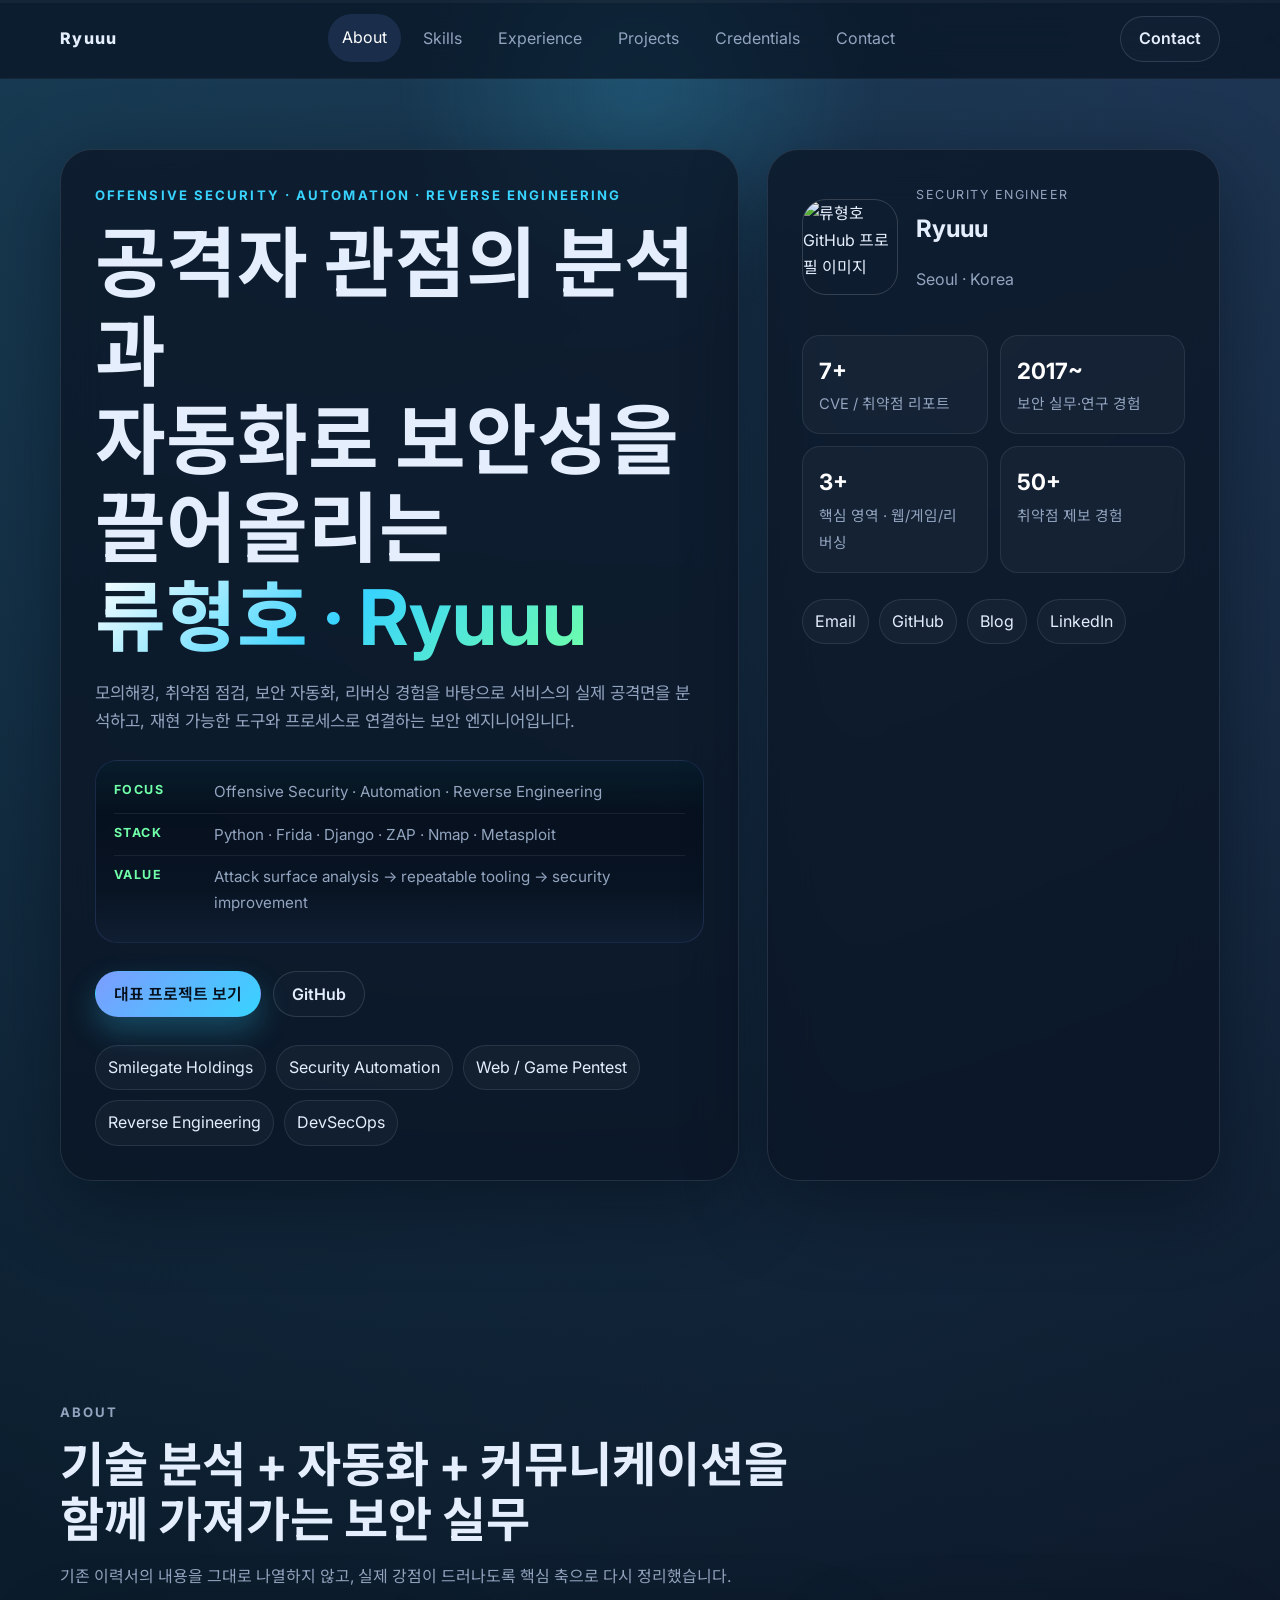
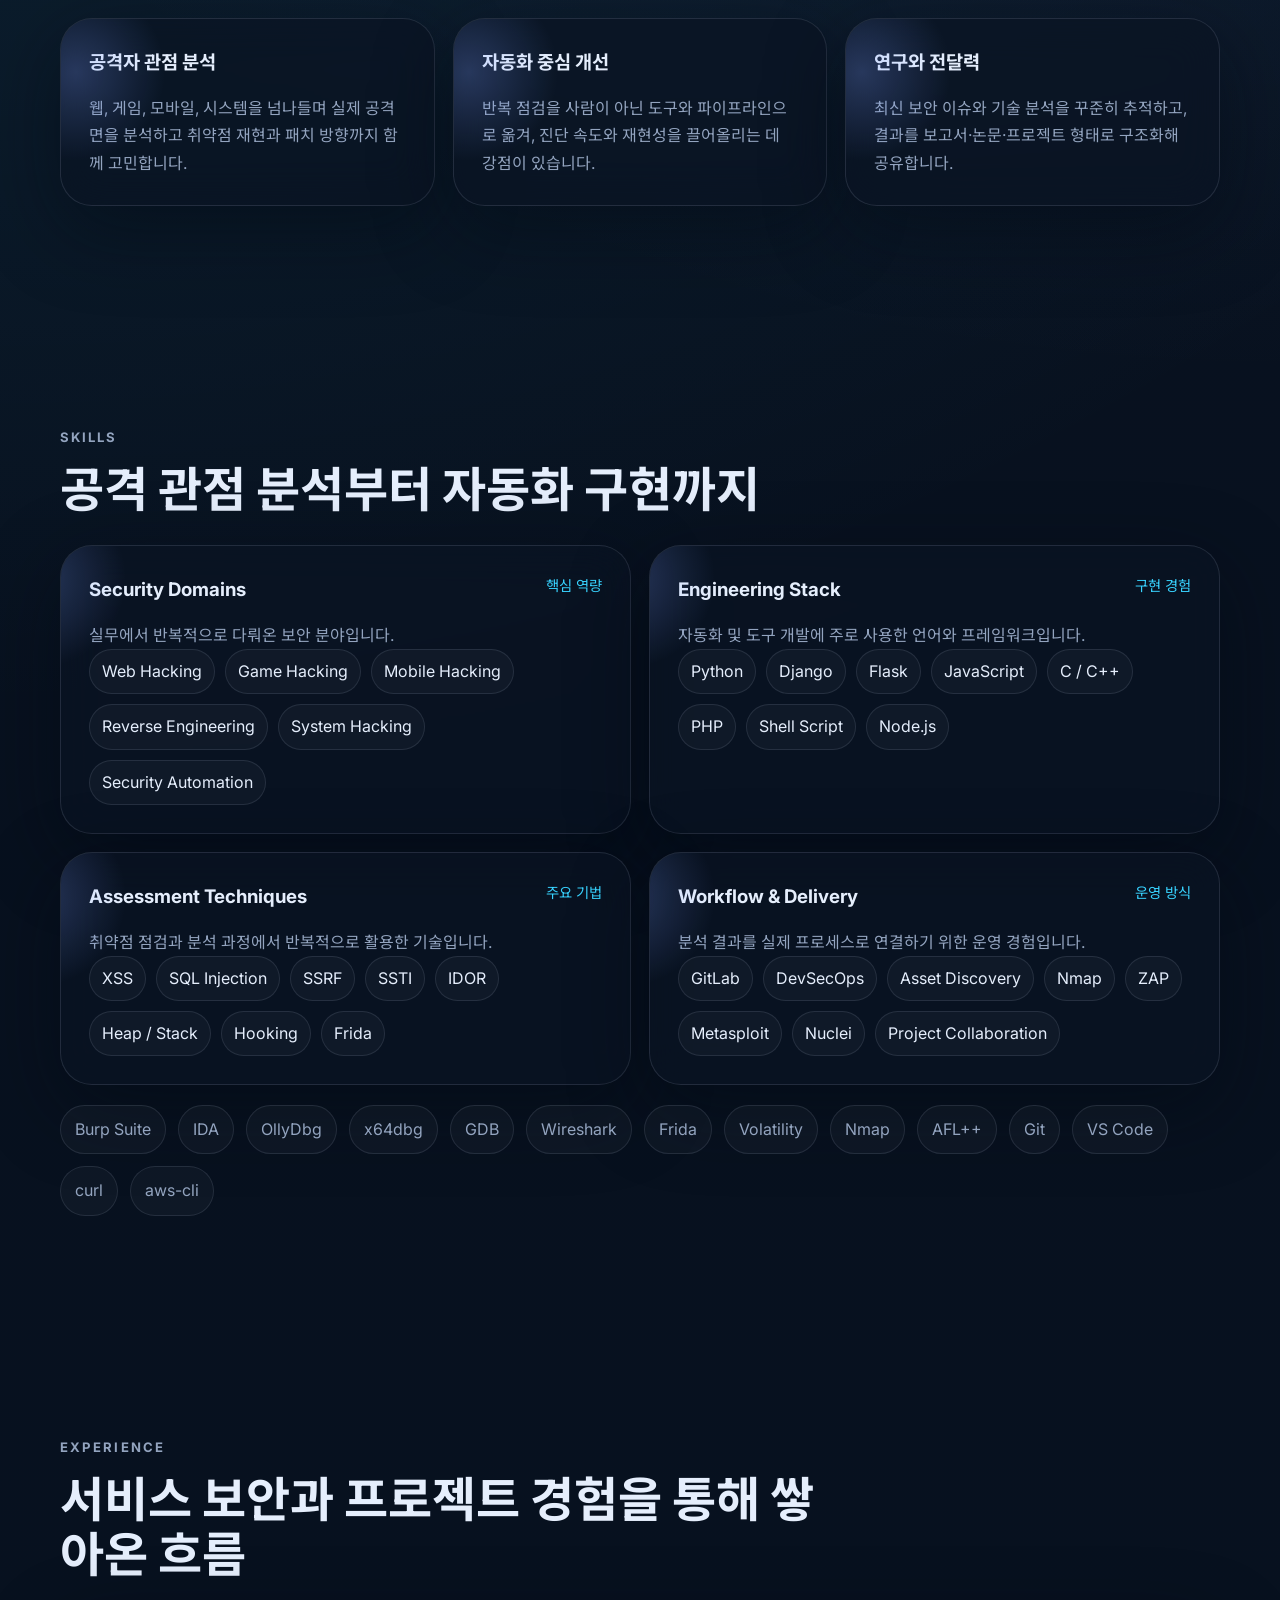
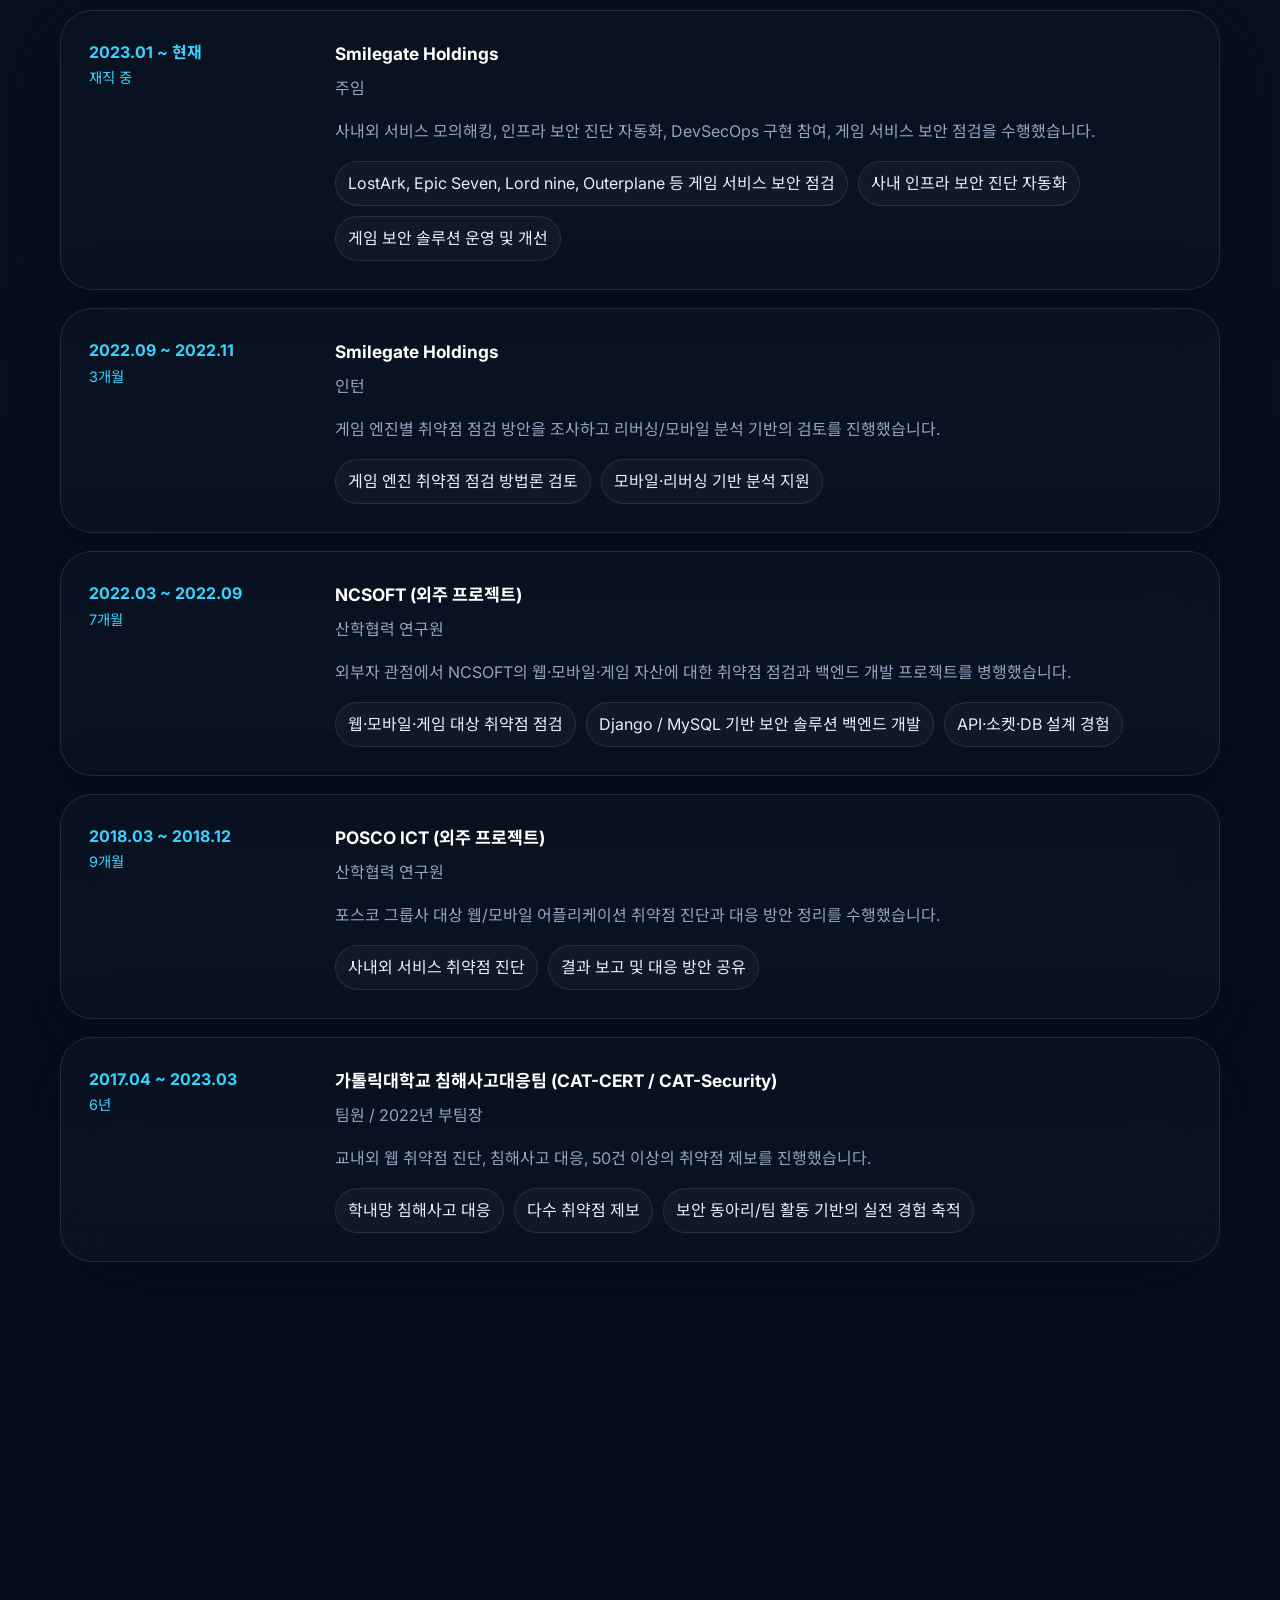
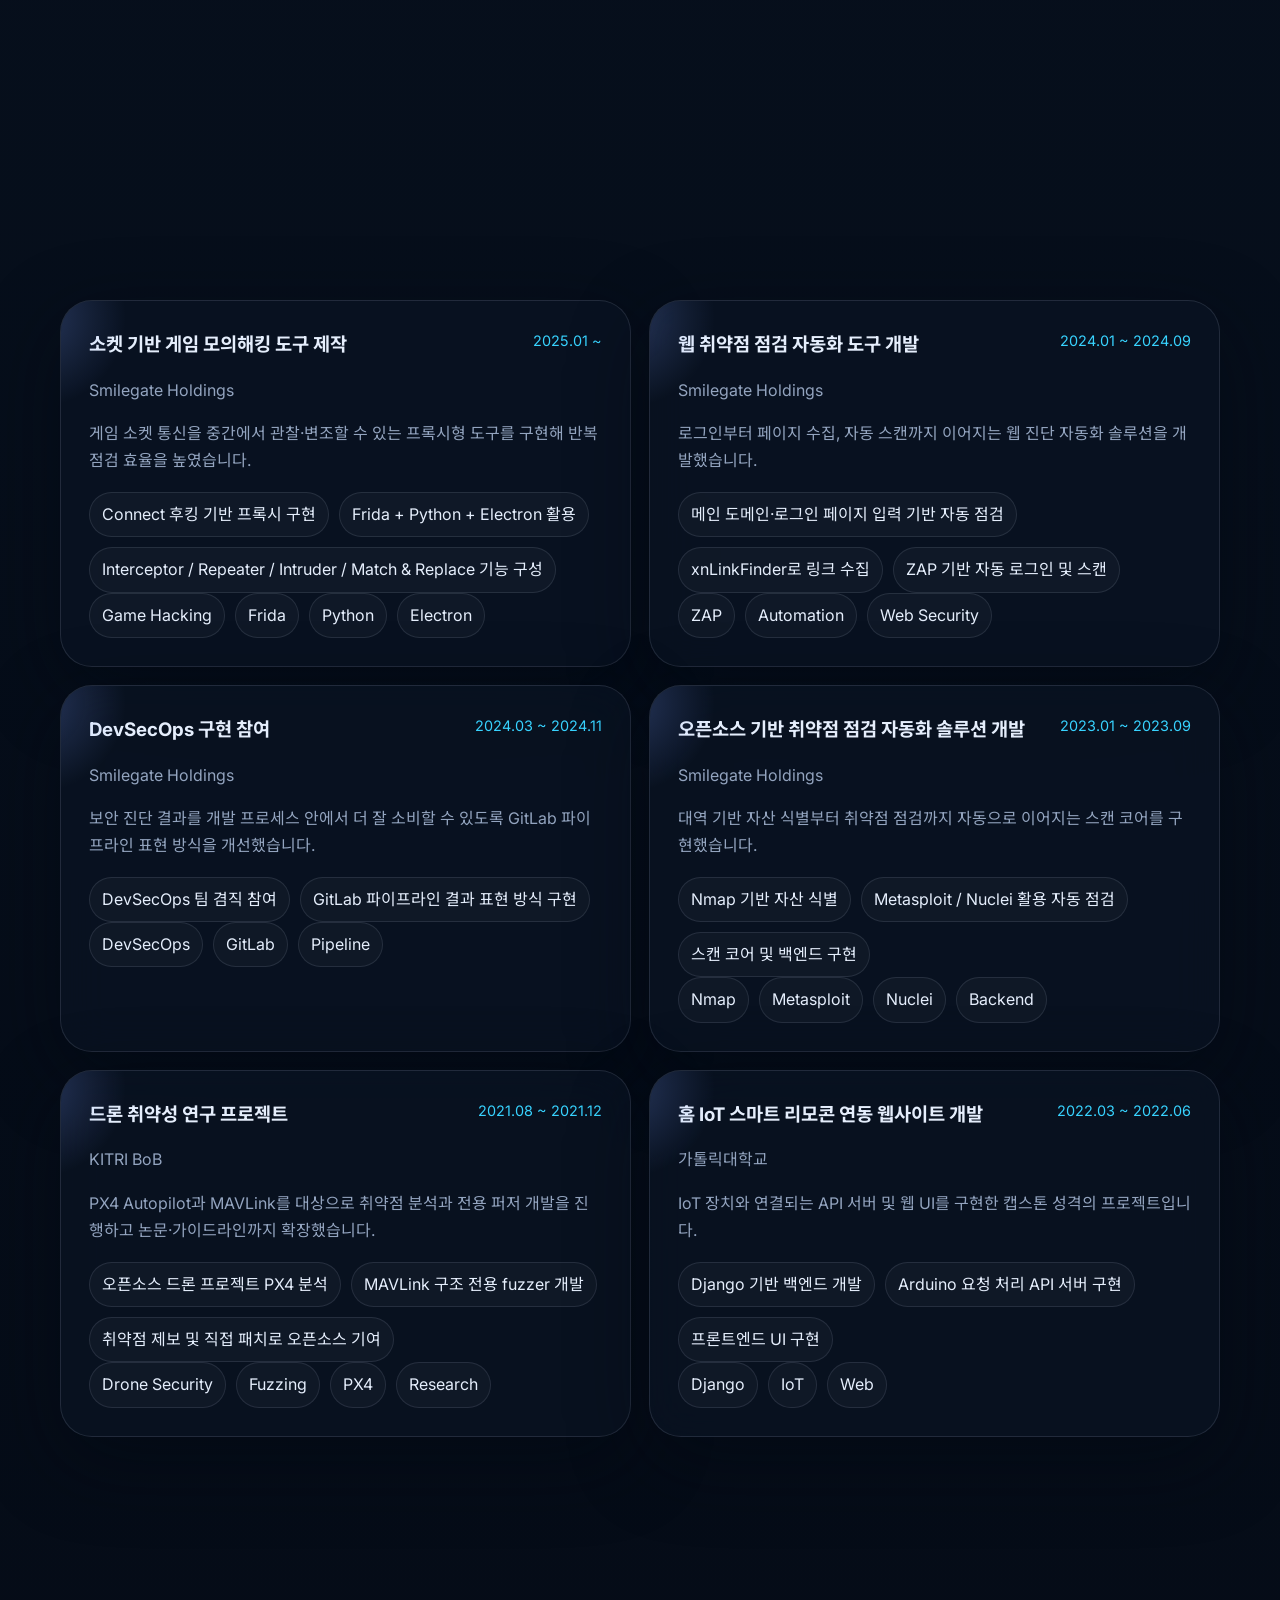
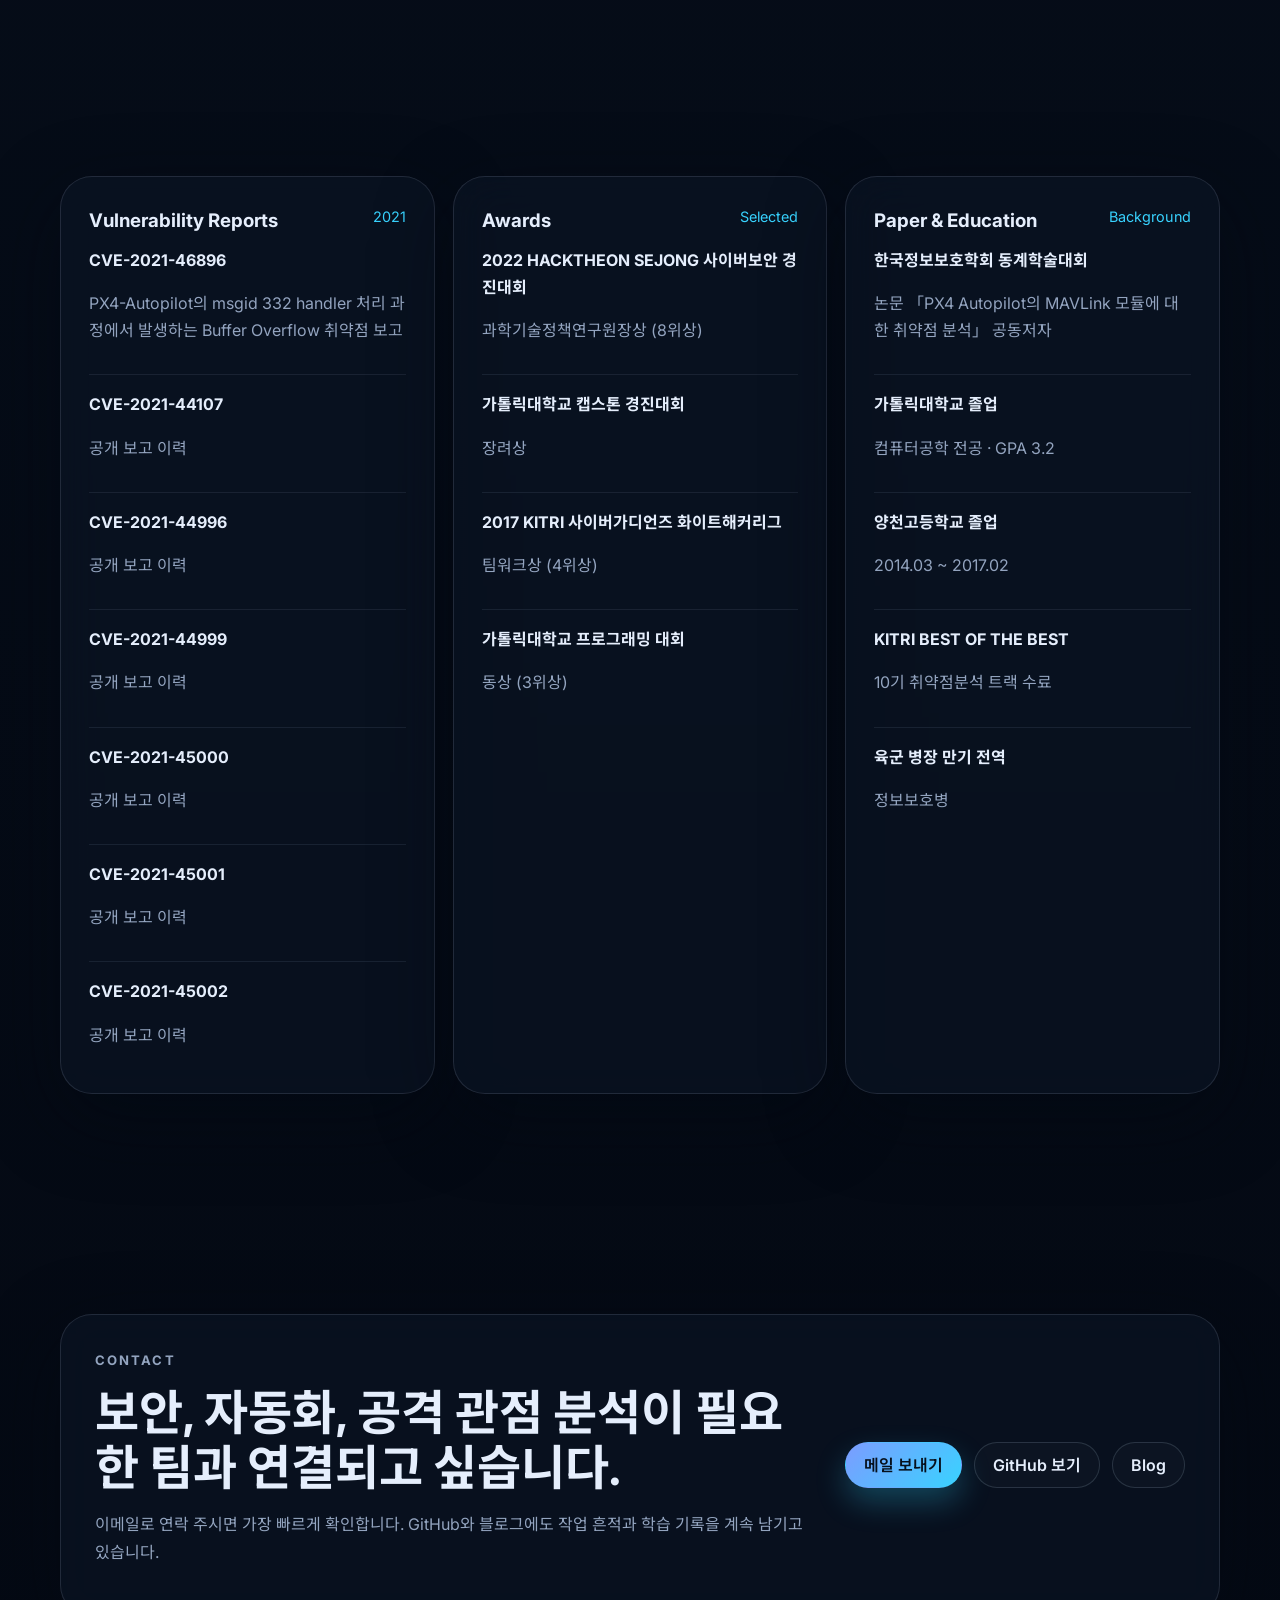
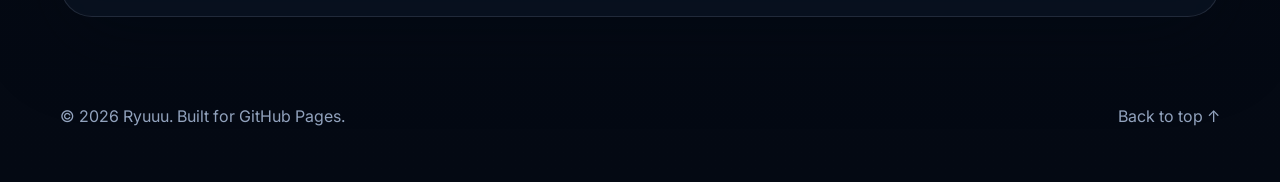
==== index.html @ a8e9a79c "blog test" ====
<!DOCTYPE html>
<html lang="ko">
  <head>
    <meta charset="UTF-8" />
    <meta name="viewport" content="width=device-width, initial-scale=1.0" />
    <meta
      name="description"
      content="류형호(Ryuuu)의 보안 포트폴리오. Offensive Security, Security Automation, Reverse Engineering, DevSecOps 경험을 담은 GitHub Pages 포트폴리오입니다."
    />
    <meta property="og:title" content="Ryuuu | Security Portfolio" />
    <meta
      property="og:description"
      content="보안 자동화, 모의해킹, 리버싱, DevSecOps 경험을 정리한 류형호의 포트폴리오"
    />
    <meta property="og:type" content="website" />
    <meta property="og:image" content="https://avatars.githubusercontent.com/u/33323678?v=4" />
    <title>Ryuuu | Security Portfolio</title>
    <link rel="preconnect" href="https://fonts.googleapis.com" />
    <link rel="preconnect" href="https://fonts.gstatic.com" crossorigin />
    <link
      href="https://fonts.googleapis.com/css2?family=Inter:wght@400;500;600;700;800&family=Noto+Sans+KR:wght@400;500;700;800&display=swap"
      rel="stylesheet"
    />
    <link rel="stylesheet" href="styles.css" />
  </head>
  <body>
    <a class="skip-link" href="#main">본문 바로가기</a>
    <div class="progress-bar" aria-hidden="true">
      <span id="scroll-progress"></span>
    </div>
    <div class="page-glow" aria-hidden="true"></div>
    <div class="page-noise" aria-hidden="true"></div>

    <header class="site-header" id="top">
      <div class="container header-inner">
        <a class="brand" href="#top">Ryuuu</a>
        <nav class="site-nav" aria-label="주요 섹션">
          <a href="#about">About</a>
          <a href="#skills">Skills</a>
          <a href="#experience">Experience</a>
          <a href="#projects">Projects</a>
          <a href="#credentials">Credentials</a>
          <a href="#contact">Contact</a>
        </nav>
        <a class="button ghost" href="mailto:fbgudgh1@gmail.com">Contact</a>
      </div>
    </header>

    <main id="main">
      <section class="hero section">
        <div class="container hero-grid">
          <div class="hero-copy reveal">
            <p class="eyebrow">OFFENSIVE SECURITY · AUTOMATION · REVERSE ENGINEERING</p>
            <h1>
              공격자 관점의 분석과<br />
              자동화로 보안성을 끌어올리는<br />
              <span>류형호 · Ryuuu</span>
            </h1>
            <p class="hero-summary">
              모의해킹, 취약점 점검, 보안 자동화, 리버싱 경험을 바탕으로 서비스의 실제 공격면을 분석하고,
              재현 가능한 도구와 프로세스로 연결하는 보안 엔지니어입니다.
            </p>
            <div class="hero-terminal reveal" aria-label="보안 엔지니어링 포커스">
              <div class="terminal-line">
                <span class="terminal-label">FOCUS</span>
                <span>Offensive Security · Automation · Reverse Engineering</span>
              </div>
              <div class="terminal-line">
                <span class="terminal-label">STACK</span>
                <span>Python · Frida · Django · ZAP · Nmap · Metasploit</span>
              </div>
              <div class="terminal-line">
                <span class="terminal-label">VALUE</span>
                <span>Attack surface analysis → repeatable tooling → security improvement</span>
              </div>
            </div>
            <div class="hero-actions">
              <a class="button primary" href="#projects">대표 프로젝트 보기</a>
              <a class="button secondary" href="https://github.com/Ryuuuuu" target="_blank" rel="noreferrer">GitHub</a>
            </div>
            <ul class="hero-tags" id="hero-tags"></ul>
          </div>

          <aside class="hero-card reveal" aria-label="프로필 요약 카드">
            <div class="profile-head">
              <img
                src="https://avatars.githubusercontent.com/u/33323678?v=4"
                alt="류형호 GitHub 프로필 이미지"
                class="profile-image"
              />
              <div>
                <p class="profile-role">Security Engineer</p>
                <h2>Ryuuu</h2>
                <p class="profile-location">Seoul · Korea</p>
              </div>
            </div>
            <div class="stat-grid" id="hero-stats"></div>
            <div class="quick-links">
              <a href="mailto:fbgudgh1@gmail.com">Email</a>
              <a href="https://github.com/Ryuuuuu" target="_blank" rel="noreferrer">GitHub</a>
              <a href="https://ryuuv.tistory.com/" target="_blank" rel="noreferrer">Blog</a>
              <a href="https://www.linkedin.com/in/%ED%98%95%ED%98%B8-%EB%A5%98-166399172/" target="_blank" rel="noreferrer">LinkedIn</a>
            </div>
          </aside>
        </div>
      </section>

      <section class="section" id="about">
        <div class="container">
          <div class="section-heading reveal">
            <p class="eyebrow">ABOUT</p>
            <h2>기술 분석 + 자동화 + 커뮤니케이션을 함께 가져가는 보안 실무</h2>
            <p>
              기존 이력서의 내용을 그대로 나열하지 않고, 실제 강점이 드러나도록 핵심 축으로 다시 정리했습니다.
            </p>
          </div>
          <div class="about-grid" id="about-grid"></div>
        </div>
      </section>

      <section class="section" id="skills">
        <div class="container">
          <div class="section-heading reveal">
            <p class="eyebrow">SKILLS</p>
            <h2>공격 관점 분석부터 자동화 구현까지</h2>
          </div>
          <div class="skills-grid" id="skills-grid"></div>
          <div class="tool-cloud reveal" id="tool-cloud"></div>
        </div>
      </section>

      <section class="section" id="experience">
        <div class="container">
          <div class="section-heading reveal">
            <p class="eyebrow">EXPERIENCE</p>
            <h2>서비스 보안과 프로젝트 경험을 통해 쌓아온 흐름</h2>
          </div>
          <div class="timeline" id="experience-timeline"></div>
        </div>
      </section>

      <section class="section" id="projects">
        <div class="container">
          <div class="section-heading reveal">
            <p class="eyebrow">PROJECTS</p>
            <h2>실제 문제를 해결하기 위해 만든 보안 도구와 시스템</h2>
          </div>
          <div class="project-grid" id="project-grid"></div>
        </div>
      </section>

      <section class="section" id="credentials">
        <div class="container">
          <div class="section-heading reveal">
            <p class="eyebrow">CREDENTIALS</p>
            <h2>보고서, 수상, 논문, 학력까지 한눈에</h2>
          </div>
          <div class="credentials-grid">
            <article class="credential-panel reveal">
              <div class="panel-head">
                <h3>Vulnerability Reports</h3>
                <span>2021</span>
              </div>
              <div class="credential-list" id="report-list"></div>
            </article>
            <article class="credential-panel reveal">
              <div class="panel-head">
                <h3>Awards</h3>
                <span>Selected</span>
              </div>
              <div class="credential-list" id="award-list"></div>
            </article>
            <article class="credential-panel reveal">
              <div class="panel-head">
                <h3>Paper & Education</h3>
                <span>Background</span>
              </div>
              <div class="credential-list" id="background-list"></div>
            </article>
          </div>
        </div>
      </section>

      <section class="section contact-section" id="contact">
        <div class="container contact-card reveal">
          <div>
            <p class="eyebrow">CONTACT</p>
            <h2>보안, 자동화, 공격 관점 분석이 필요한 팀과 연결되고 싶습니다.</h2>
            <p>
              이메일로 연락 주시면 가장 빠르게 확인합니다. GitHub와 블로그에도 작업 흔적과 학습 기록을 계속 남기고 있습니다.
            </p>
          </div>
          <div class="contact-actions">
            <a class="button primary" href="mailto:fbgudgh1@gmail.com">메일 보내기</a>
            <a class="button secondary" href="https://github.com/Ryuuuuu" target="_blank" rel="noreferrer">GitHub 보기</a>
            <a class="button ghost" href="https://ryuuv.tistory.com/" target="_blank" rel="noreferrer">Blog</a>
          </div>
        </div>
      </section>
    </main>

    <footer class="site-footer">
      <div class="container footer-inner">
        <p>© <span id="current-year"></span> Ryuuu. Built for GitHub Pages.</p>
        <a href="#top">Back to top ↑</a>
      </div>
    </footer>

    <script src="script.js"></script>
  </body>
</html>
---- styles.css ----
:root {
  --bg: #07111f;
  --bg-soft: rgba(12, 26, 44, 0.78);
  --bg-panel: rgba(11, 20, 35, 0.72);
  --line: rgba(148, 163, 184, 0.18);
  --text: #e5eefc;
  --muted: #93a4bf;
  --strong: #ffffff;
  --accent: #7c9cff;
  --accent-2: #38d3ff;
  --accent-3: #70ffa8;
  --shadow: 0 24px 80px rgba(1, 8, 18, 0.45);
  --radius-xl: 32px;
  --radius-lg: 24px;
  --radius-md: 18px;
  --radius-sm: 14px;
  --container: min(1160px, calc(100vw - 40px));
}

* {
  box-sizing: border-box;
}

html {
  scroll-behavior: smooth;
}

body {
  margin: 0;
  font-family: 'Inter', 'Noto Sans KR', system-ui, sans-serif;
  background:
    radial-gradient(circle at top left, rgba(56, 211, 255, 0.18), transparent 28%),
    radial-gradient(circle at top right, rgba(124, 156, 255, 0.16), transparent 24%),
    linear-gradient(180deg, #09111f 0%, #07111f 42%, #040913 100%);
  color: var(--text);
  line-height: 1.7;
  overflow-x: hidden;
}

body::before {
  content: '';
  position: fixed;
  inset: 0;
  background-image: linear-gradient(rgba(255, 255, 255, 0.03) 1px, transparent 1px),
    linear-gradient(90deg, rgba(255, 255, 255, 0.03) 1px, transparent 1px);
  background-size: 72px 72px;
  mask-image: radial-gradient(circle at center, black 45%, transparent 100%);
  pointer-events: none;
  opacity: 0.22;
  z-index: -3;
}

img {
  max-width: 100%;
  display: block;
}

button,
a {
  color: inherit;
}

.skip-link {
  position: absolute;
  top: -999px;
  left: 16px;
  padding: 10px 14px;
  background: #fff;
  color: #111;
  border-radius: 999px;
  z-index: 1000;
}

.skip-link:focus {
  top: 16px;
}

.progress-bar {
  position: fixed;
  inset: 0 0 auto;
  height: 3px;
  z-index: 1000;
  background: rgba(255, 255, 255, 0.04);
}

.progress-bar span {
  display: block;
  width: 0;
  height: 100%;
  background: linear-gradient(90deg, var(--accent), var(--accent-2));
  box-shadow: 0 0 16px rgba(56, 211, 255, 0.55);
}

.page-glow {
  position: fixed;
  width: 32rem;
  aspect-ratio: 1;
  border-radius: 50%;
  background: radial-gradient(circle, rgba(56, 211, 255, 0.18) 0%, rgba(56, 211, 255, 0) 65%);
  filter: blur(12px);
  left: 50%;
  top: 10%;
  transform: translate(-50%, -50%);
  pointer-events: none;
  z-index: -2;
  transition: transform 180ms ease-out;
}

.page-noise {
  position: fixed;
  inset: 0;
  background-image: radial-gradient(rgba(255, 255, 255, 0.08) 0.7px, transparent 0.7px);
  background-size: 16px 16px;
  opacity: 0.05;
  pointer-events: none;
  z-index: -1;
}

.container {
  width: var(--container);
  margin: 0 auto;
}

.section {
  padding: 110px 0;
}

.site-header {
  position: sticky;
  top: 0;
  z-index: 100;
  backdrop-filter: blur(18px);
  background: rgba(7, 17, 31, 0.68);
  border-bottom: 1px solid rgba(148, 163, 184, 0.08);
}

.header-inner {
  display: flex;
  align-items: center;
  justify-content: space-between;
  gap: 18px;
  min-height: 78px;
}

.brand {
  font-weight: 800;
  letter-spacing: 0.08em;
  text-decoration: none;
}

.site-nav {
  display: flex;
  align-items: center;
  gap: 8px;
  flex-wrap: wrap;
  justify-content: center;
}

.site-nav a,
.quick-links a,
.site-footer a {
  text-decoration: none;
}

.site-nav a {
  color: var(--muted);
  padding: 10px 14px;
  border-radius: 999px;
  transition: background-color 0.2s ease, color 0.2s ease, transform 0.2s ease;
}

.site-nav a:hover,
.site-nav a.active {
  background: rgba(124, 156, 255, 0.14);
  color: var(--strong);
  transform: translateY(-1px);
}

.button {
  display: inline-flex;
  align-items: center;
  justify-content: center;
  gap: 8px;
  min-height: 46px;
  padding: 0 18px;
  border-radius: 999px;
  font-weight: 600;
  text-decoration: none;
  border: 1px solid transparent;
  transition: transform 0.2s ease, box-shadow 0.2s ease, border-color 0.2s ease, background-color 0.2s ease;
}

.button:hover {
  transform: translateY(-2px);
}

.button.primary {
  background: linear-gradient(135deg, var(--accent), var(--accent-2));
  color: #06101d;
  box-shadow: 0 14px 30px rgba(56, 211, 255, 0.26);
}

.button.secondary,
.button.ghost {
  border-color: rgba(148, 163, 184, 0.22);
  background: rgba(255, 255, 255, 0.02);
}

.button.ghost {
  color: var(--text);
}

.hero {
  padding-top: 70px;
}

.hero-grid,
.about-grid,
.skills-grid,
.credentials-grid,
.footer-inner,
.contact-card,
.hero-actions,
.profile-head,
.stat-grid,
.project-grid {
  display: grid;
}

.hero-grid {
  grid-template-columns: minmax(0, 1.2fr) minmax(320px, 0.8fr);
  gap: 28px;
  align-items: stretch;
}

.hero-copy,
.hero-card,
.about-card,
.skill-card,
.timeline-item,
.project-card,
.credential-panel,
.contact-card {
  background: var(--bg-panel);
  border: 1px solid var(--line);
  border-radius: var(--radius-xl);
  box-shadow: var(--shadow);
  backdrop-filter: blur(22px);
}

.hero-copy,
.hero-card,
.contact-card {
  padding: 34px;
}

.eyebrow {
  margin: 0 0 14px;
  color: var(--accent-2);
  font-size: 0.82rem;
  letter-spacing: 0.16em;
  font-weight: 700;
}

.hero h1,
.section-heading h2,
.contact-card h2 {
  margin: 0;
  line-height: 1.15;
}

.hero h1 {
  font-size: clamp(2.4rem, 6vw, 4.9rem);
}

.hero h1 span {
  color: transparent;
  background: linear-gradient(135deg, #fff, var(--accent-2), var(--accent-3));
  -webkit-background-clip: text;
  background-clip: text;
}

.hero-summary,
.section-heading p,
.contact-card p,
.panel-item p,
.project-card p,
.timeline-item p,
.about-card p,
.skill-card p,
.profile-location,
.profile-role {
  color: var(--muted);
}

.hero-summary {
  font-size: 1.05rem;
  max-width: 60ch;
}

.hero-terminal {
  position: relative;
  margin-top: 24px;
  padding: 18px;
  border-radius: 22px;
  border: 1px solid rgba(124, 156, 255, 0.18);
  background: linear-gradient(180deg, rgba(4, 13, 25, 0.88), rgba(10, 22, 38, 0.72));
  overflow: hidden;
}

.hero-terminal::before {
  content: '';
  position: absolute;
  inset: 0;
  background: linear-gradient(180deg, rgba(56, 211, 255, 0.08), transparent 28%, transparent 72%, rgba(124, 156, 255, 0.06));
  pointer-events: none;
}

.hero-terminal::after {
  content: '';
  position: absolute;
  inset: -120% 0 auto;
  height: 120%;
  background: linear-gradient(180deg, transparent, rgba(56, 211, 255, 0.12), transparent);
  animation: scanline 6s linear infinite;
  pointer-events: none;
}

.terminal-line {
  position: relative;
  z-index: 1;
  display: grid;
  grid-template-columns: 88px 1fr;
  gap: 12px;
  padding: 8px 0;
  color: var(--muted);
  font-size: 0.95rem;
  border-top: 1px solid rgba(148, 163, 184, 0.12);
}

.terminal-line:first-child {
  border-top: 0;
  padding-top: 0;
}

.terminal-label {
  color: var(--accent-3);
  font-weight: 700;
  letter-spacing: 0.12em;
  font-size: 0.78rem;
}

.hero-actions {
  grid-template-columns: repeat(2, max-content);
  gap: 12px;
  margin: 28px 0;
}

.hero-tags,
.tool-cloud,
.skill-list,
.project-tags,
.meta-list,
.quick-links {
  display: flex;
  flex-wrap: wrap;
  gap: 10px;
}

.hero-tags,
.skill-list,
.meta-list {
  padding: 0;
  margin: 0;
  list-style: none;
}

.hero-tags li,
.tool-cloud span,
.skill-list li,
.project-tags span,
.meta-list li,
.quick-links a {
  border: 1px solid rgba(148, 163, 184, 0.16);
  background: rgba(255, 255, 255, 0.03);
  border-radius: 999px;
  padding: 8px 12px;
  color: var(--text);
}

.hero-card {
  position: relative;
  overflow: hidden;
}

.hero-card::before,
.project-card::before,
.credential-panel::before,
.about-card::before,
.skill-card::before {
  content: '';
  position: absolute;
  inset: -20% auto auto -20%;
  width: 180px;
  height: 180px;
  background: radial-gradient(circle, rgba(124, 156, 255, 0.26), transparent 70%);
  pointer-events: none;
}

.profile-head {
  grid-template-columns: auto 1fr;
  gap: 18px;
  align-items: center;
}

.profile-image {
  width: 96px;
  height: 96px;
  border-radius: 24px;
  border: 1px solid rgba(255, 255, 255, 0.16);
}

.profile-role {
  margin: 0 0 4px;
  text-transform: uppercase;
  letter-spacing: 0.12em;
  font-size: 0.78rem;
}

.profile-head h2 {
  margin: 0;
  font-size: 1.5rem;
}

.stat-grid {
  grid-template-columns: repeat(2, minmax(0, 1fr));
  gap: 12px;
  margin: 26px 0;
}

.stat-item {
  padding: 16px;
  border-radius: var(--radius-md);
  background: rgba(255, 255, 255, 0.03);
  border: 1px solid rgba(148, 163, 184, 0.14);
}

.stat-item strong {
  display: block;
  font-size: 1.4rem;
  color: var(--strong);
}

.stat-item span {
  color: var(--muted);
  font-size: 0.92rem;
}

.quick-links a {
  transition: transform 0.2s ease, border-color 0.2s ease;
}

.quick-links a:hover {
  transform: translateY(-2px);
  border-color: rgba(124, 156, 255, 0.35);
}

.section-heading {
  max-width: 760px;
  margin-bottom: 28px;
}

.section-heading h2,
.contact-card h2 {
  font-size: clamp(1.8rem, 4vw, 3rem);
  margin-bottom: 14px;
}

.about-grid {
  grid-template-columns: repeat(3, minmax(0, 1fr));
  gap: 18px;
}

.about-card,
.skill-card,
.project-card,
.credential-panel,
.timeline-item {
  position: relative;
  overflow: hidden;
  padding: 28px;
}

.about-card h3,
.skill-card h3,
.project-card h3,
.panel-head h3 {
  margin-top: 0;
  margin-bottom: 10px;
}

.about-card p:last-child,
.skill-card p:last-child,
.project-card p:last-child,
.timeline-item p:last-child,
.panel-item p:last-child {
  margin-bottom: 0;
}

.skills-grid {
  grid-template-columns: repeat(2, minmax(0, 1fr));
  gap: 18px;
  margin-bottom: 20px;
}

.skill-top,
.project-top,
.panel-head,
.timeline-head {
  display: flex;
  align-items: flex-start;
  justify-content: space-between;
  gap: 14px;
}

.skill-top span,
.project-top span,
.panel-head span,
.timeline-head span,
.timeline-badge {
  color: var(--accent-2);
  font-size: 0.9rem;
}

.tool-cloud {
  gap: 12px;
}

.tool-cloud span {
  padding: 10px 14px;
  color: var(--muted);
}

.timeline {
  display: grid;
  gap: 18px;
}

.timeline-item {
  display: grid;
  grid-template-columns: 220px minmax(0, 1fr);
  gap: 26px;
}

.timeline-date {
  color: var(--accent-2);
  font-weight: 700;
}

.timeline-company {
  color: var(--strong);
  font-weight: 700;
  font-size: 1.08rem;
}

.timeline-role {
  color: var(--muted);
  margin-bottom: 12px;
}

.project-grid {
  grid-template-columns: repeat(2, minmax(0, 1fr));
  gap: 18px;
}

.project-card {
  transform-style: preserve-3d;
  transition: transform 0.2s ease, border-color 0.2s ease;
}

.project-card:hover {
  border-color: rgba(124, 156, 255, 0.28);
}

.project-card p {
  margin-bottom: 18px;
}

.credentials-grid {
  grid-template-columns: repeat(3, minmax(0, 1fr));
  gap: 18px;
}

.credential-list {
  display: grid;
  gap: 14px;
}

.panel-item {
  padding: 16px 0;
  border-top: 1px solid rgba(148, 163, 184, 0.12);
}

.panel-item:first-child {
  border-top: 0;
  padding-top: 0;
}

.panel-item h4,
.project-card h3,
.timeline-company {
  margin: 0 0 6px;
}

.panel-item span,
.project-top span,
.timeline-head span {
  display: inline-block;
  margin-bottom: 6px;
}

.contact-section {
  padding-bottom: 70px;
}

.contact-card {
  grid-template-columns: minmax(0, 1.4fr) auto;
  gap: 24px;
  align-items: center;
}

.contact-actions {
  display: flex;
  gap: 12px;
  flex-wrap: wrap;
  justify-content: flex-end;
}

.site-footer {
  padding: 0 0 36px;
}

.footer-inner {
  grid-template-columns: 1fr auto;
  align-items: center;
  color: var(--muted);
}

.reveal {
  opacity: 0;
  transform: translateY(28px);
  transition: opacity 0.7s ease, transform 0.7s ease;
}

.reveal.in-view {
  opacity: 1;
  transform: translateY(0);
}

@keyframes scanline {
  0% {
    transform: translateY(-100%);
  }
  100% {
    transform: translateY(220%);
  }
}

@media (prefers-reduced-motion: reduce) {
  html {
    scroll-behavior: auto;
  }

  *,
  *::before,
  *::after {
    animation: none !important;
    transition: none !important;
  }

  .reveal {
    opacity: 1;
    transform: none;
  }
}

@media (max-width: 1080px) {
  .hero-grid,
  .contact-card,
  .credentials-grid {
    grid-template-columns: 1fr;
  }

  .about-grid,
  .project-grid,
  .skills-grid {
    grid-template-columns: 1fr;
  }
}

@media (max-width: 820px) {
  .header-inner,
  .footer-inner,
  .timeline-item {
    grid-template-columns: 1fr;
  }

  .header-inner {
    padding: 14px 0;
  }

  .site-nav {
    justify-content: flex-start;
  }

  .hero-actions {
    grid-template-columns: 1fr;
  }

  .terminal-line {
    grid-template-columns: 1fr;
    gap: 4px;
  }

  .button {
    width: 100%;
  }

  .stat-grid {
    grid-template-columns: 1fr 1fr;
  }
}

@media (max-width: 640px) {
  .section {
    padding: 84px 0;
  }

  .hero-copy,
  .hero-card,
  .about-card,
  .skill-card,
  .timeline-item,
  .project-card,
  .credential-panel,
  .contact-card {
    padding: 22px;
    border-radius: 22px;
  }

  .header-inner {
    gap: 12px;
  }

  .site-nav a,
  .button.ghost {
    width: 100%;
    text-align: center;
  }

  .site-nav {
    width: 100%;
  }

  .stat-grid,
  .profile-head {
    grid-template-columns: 1fr;
  }

  .contact-actions {
    justify-content: stretch;
  }

  .contact-actions .button {
    width: 100%;
  }
}
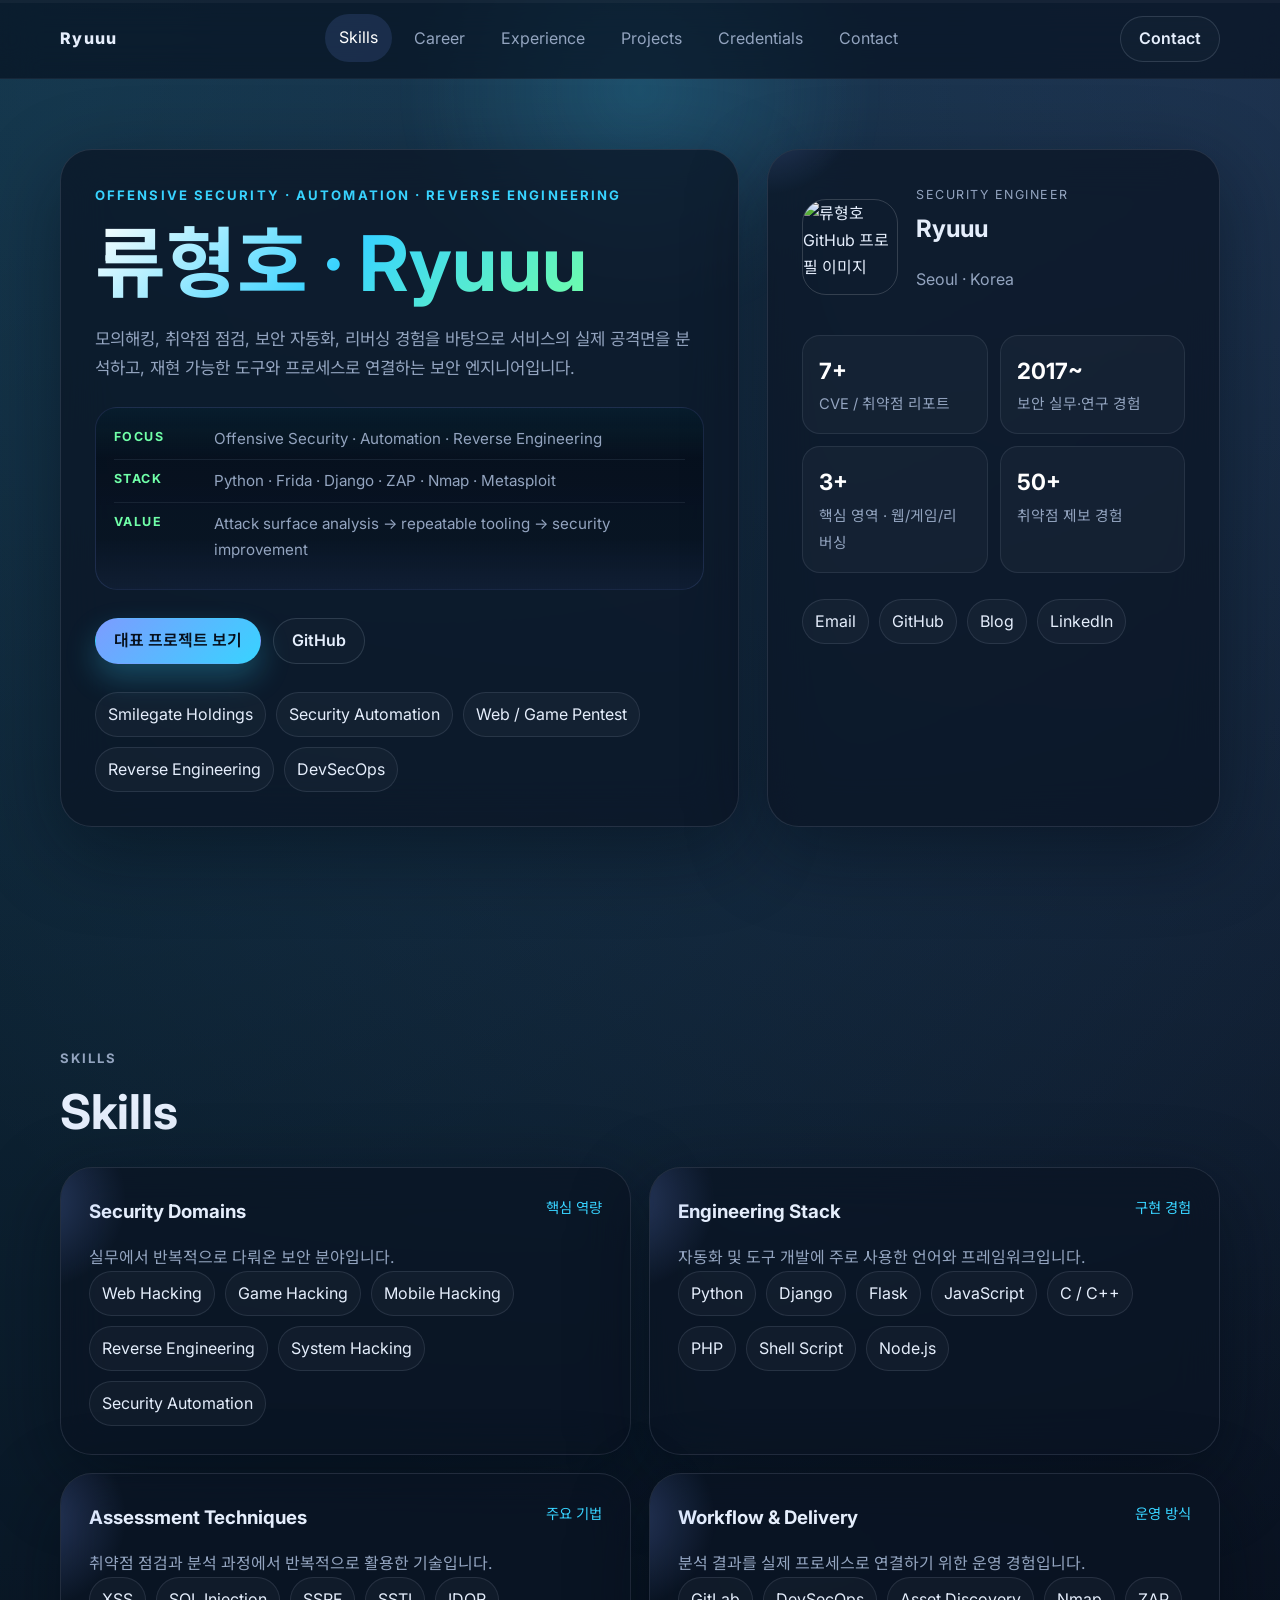
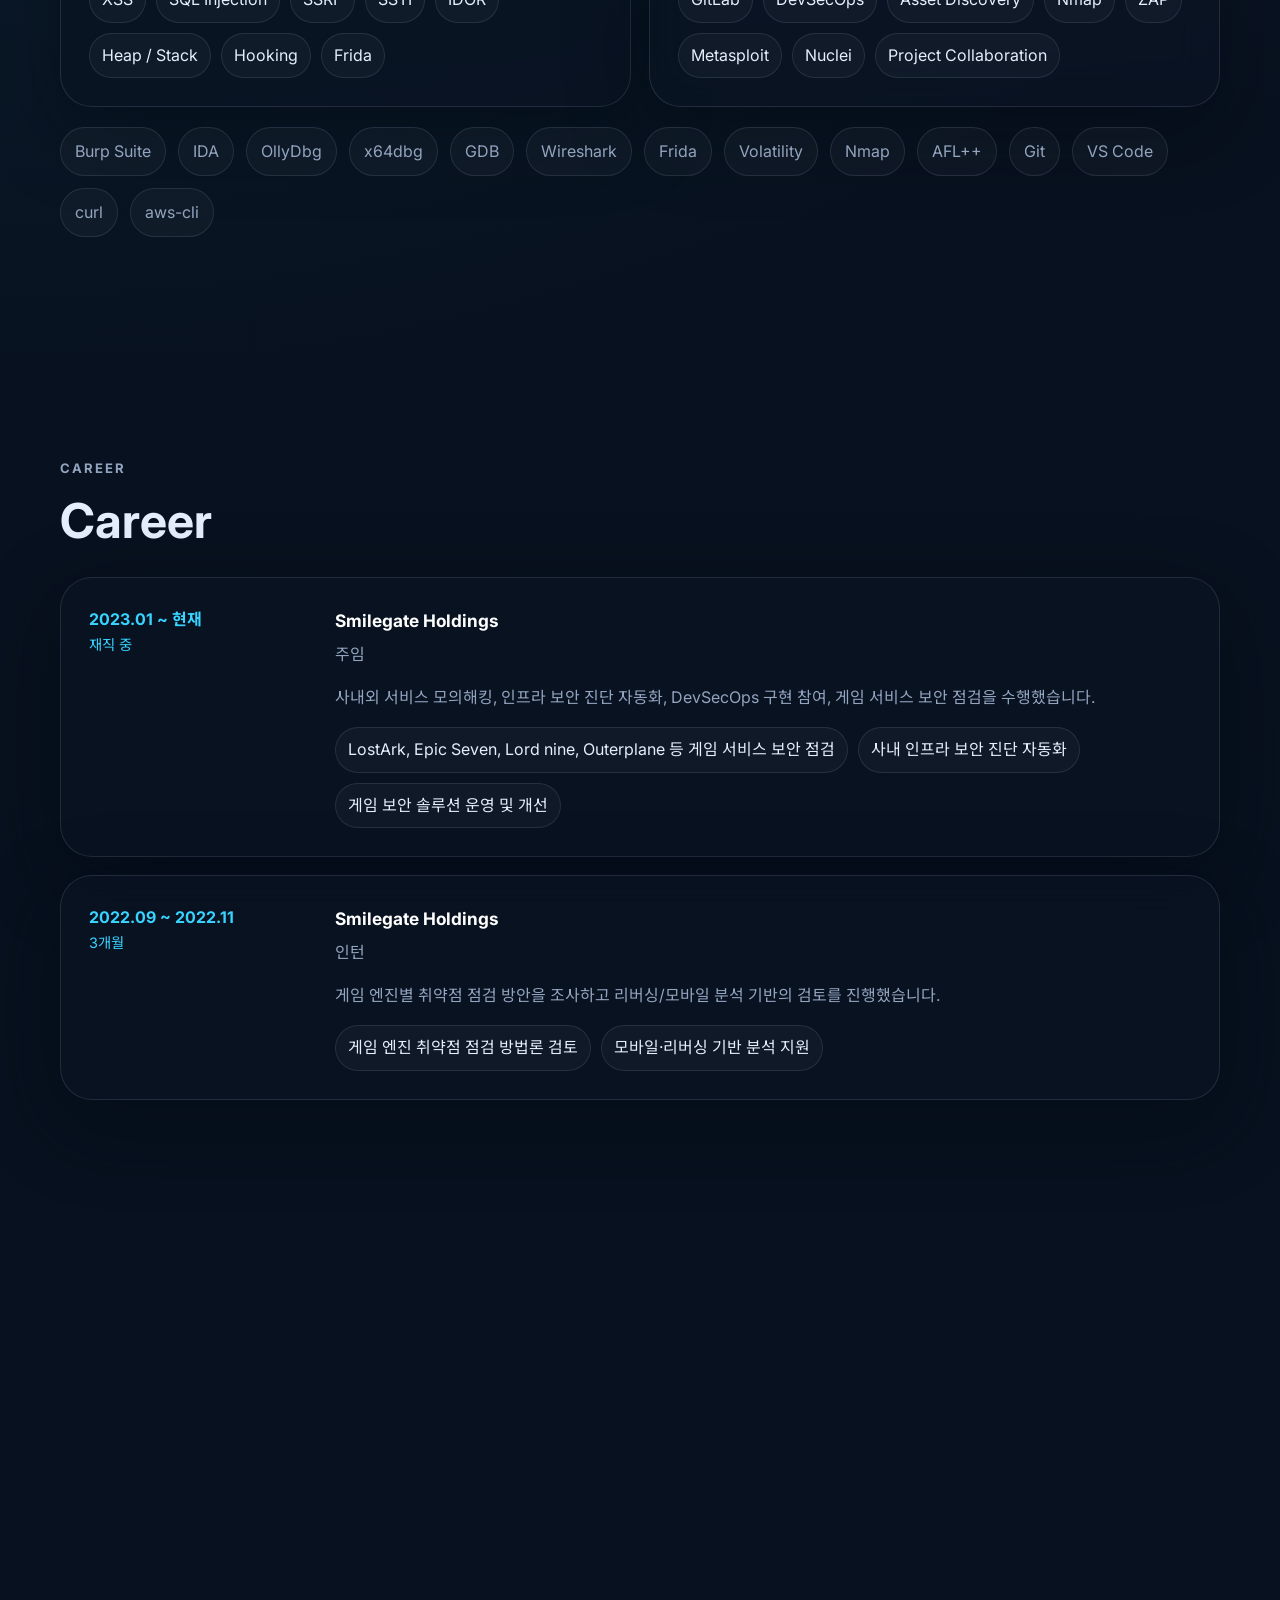
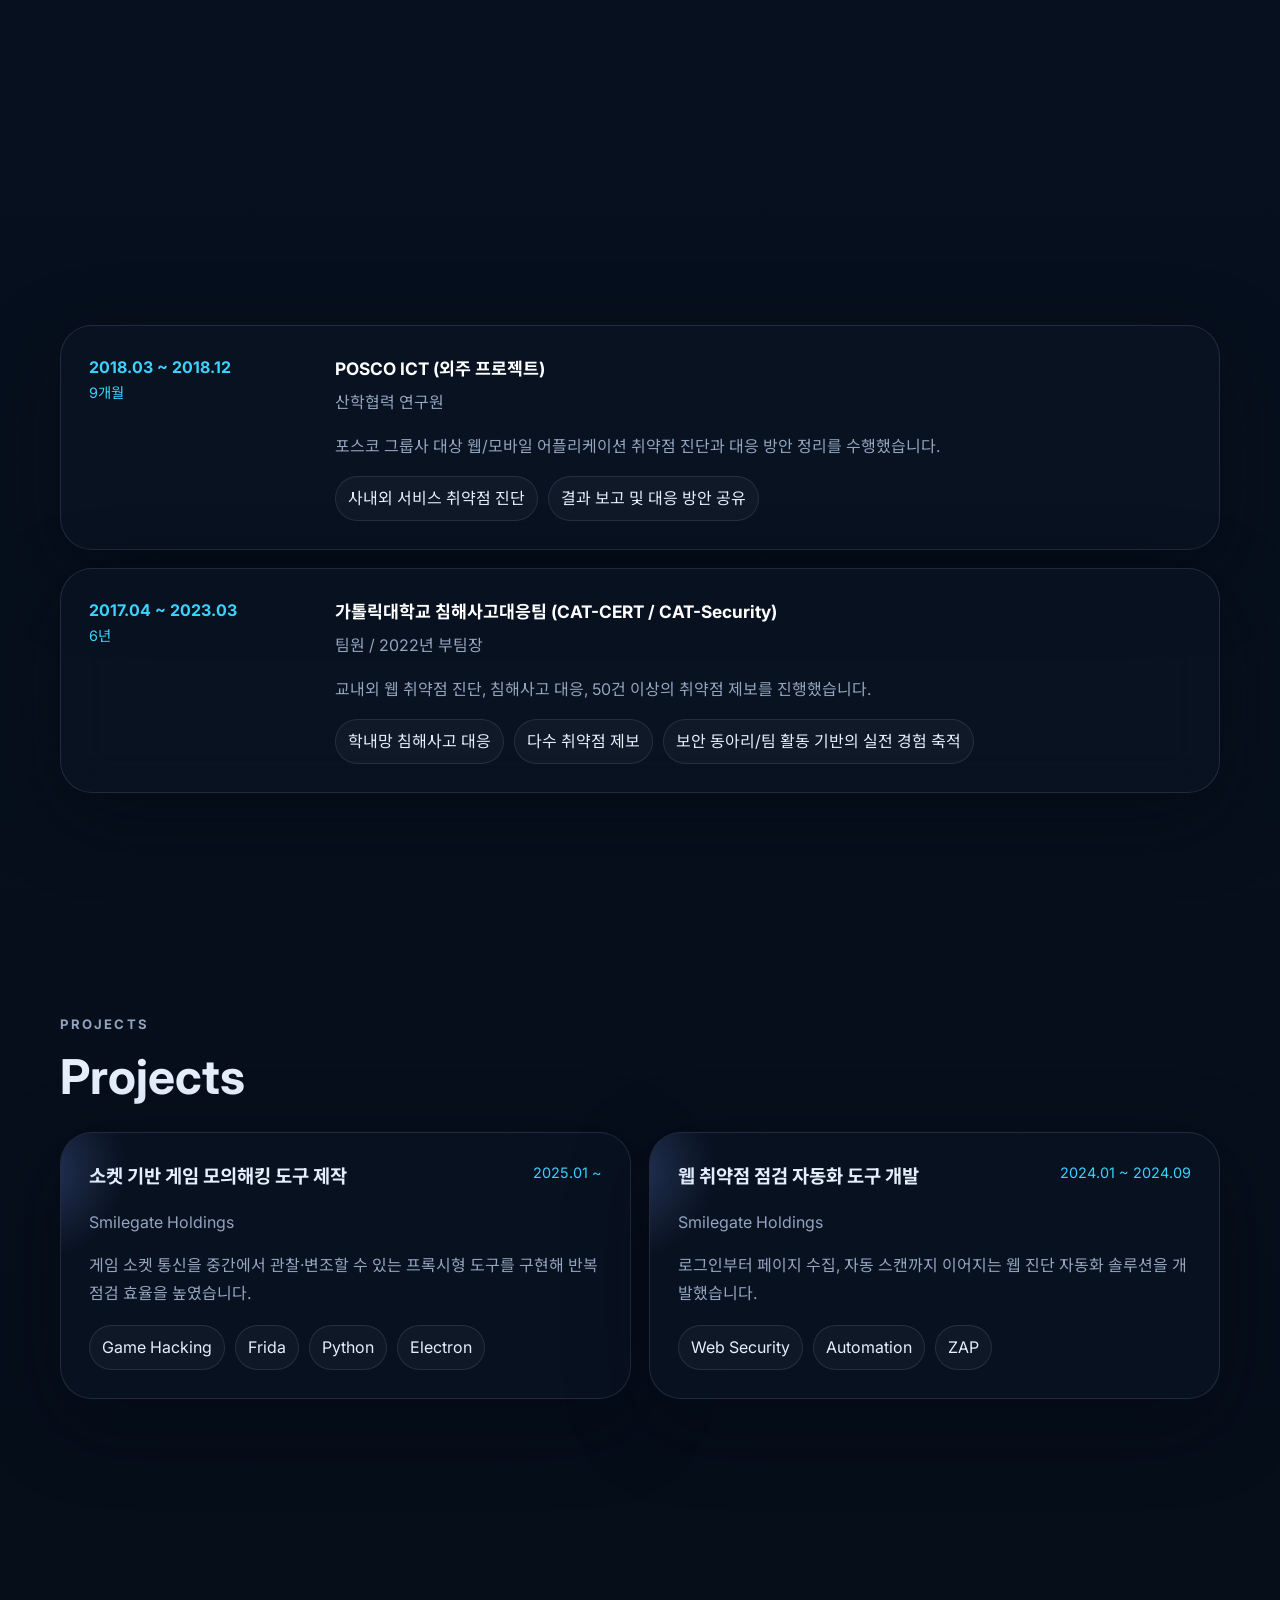
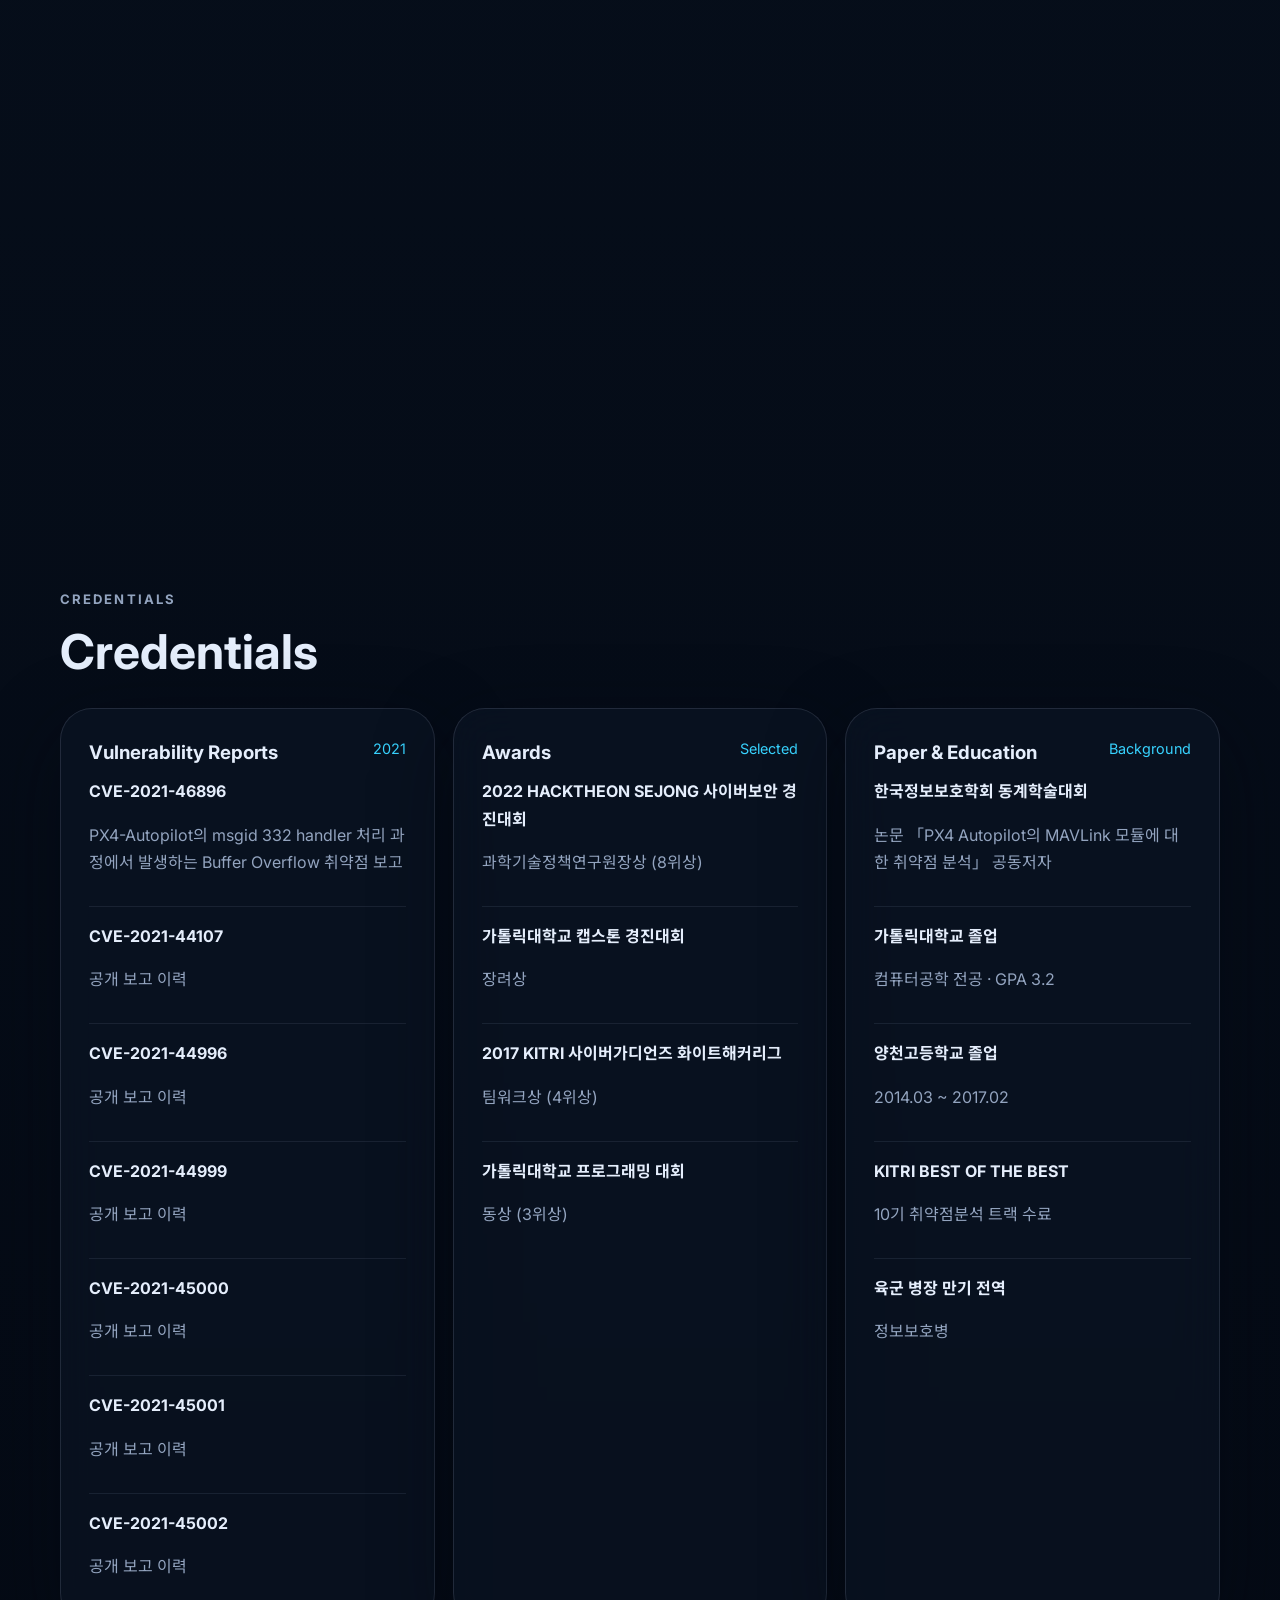
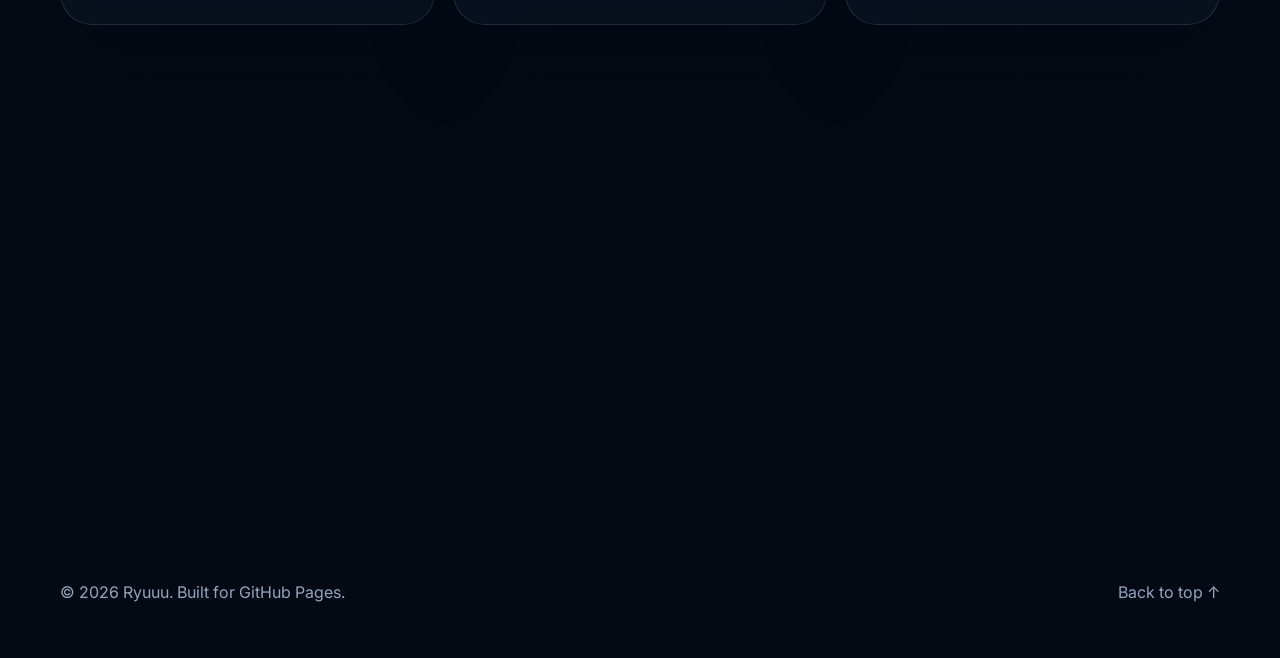
==== commit a664f296: "blog 수정" ====
--- a/index.html
+++ b/index.html
@@ -35,8 +35,8 @@
       <div class="container header-inner">
         <a class="brand" href="#top">Ryuuu</a>
         <nav class="site-nav" aria-label="주요 섹션">
-          <a href="#about">About</a>
           <a href="#skills">Skills</a>
+          <a href="#career">Career</a>
           <a href="#experience">Experience</a>
           <a href="#projects">Projects</a>
           <a href="#credentials">Credentials</a>
@@ -51,11 +51,7 @@
         <div class="container hero-grid">
           <div class="hero-copy reveal">
             <p class="eyebrow">OFFENSIVE SECURITY · AUTOMATION · REVERSE ENGINEERING</p>
-            <h1>
-              공격자 관점의 분석과<br />
-              자동화로 보안성을 끌어올리는<br />
-              <span>류형호 · Ryuuu</span>
-            </h1>
+            <h1><span>류형호 · Ryuuu</span></h1>
             <p class="hero-summary">
               모의해킹, 취약점 점검, 보안 자동화, 리버싱 경험을 바탕으로 서비스의 실제 공격면을 분석하고,
               재현 가능한 도구와 프로세스로 연결하는 보안 엔지니어입니다.
@@ -105,35 +101,32 @@
         </div>
       </section>
 
-      <section class="section" id="about">
-        <div class="container">
-          <div class="section-heading reveal">
-            <p class="eyebrow">ABOUT</p>
-            <h2>기술 분석 + 자동화 + 커뮤니케이션을 함께 가져가는 보안 실무</h2>
-            <p>
-              기존 이력서의 내용을 그대로 나열하지 않고, 실제 강점이 드러나도록 핵심 축으로 다시 정리했습니다.
-            </p>
-          </div>
-          <div class="about-grid" id="about-grid"></div>
-        </div>
-      </section>
-
       <section class="section" id="skills">
         <div class="container">
           <div class="section-heading reveal">
             <p class="eyebrow">SKILLS</p>
-            <h2>공격 관점 분석부터 자동화 구현까지</h2>
+            <h2>Skills</h2>
           </div>
           <div class="skills-grid" id="skills-grid"></div>
           <div class="tool-cloud reveal" id="tool-cloud"></div>
         </div>
       </section>
 
+      <section class="section" id="career">
+        <div class="container">
+          <div class="section-heading reveal">
+            <p class="eyebrow">CAREER</p>
+            <h2>Career</h2>
+          </div>
+          <div class="timeline" id="career-timeline"></div>
+        </div>
+      </section>
+
       <section class="section" id="experience">
         <div class="container">
           <div class="section-heading reveal">
             <p class="eyebrow">EXPERIENCE</p>
-            <h2>서비스 보안과 프로젝트 경험을 통해 쌓아온 흐름</h2>
+            <h2>Experience</h2>
           </div>
           <div class="timeline" id="experience-timeline"></div>
         </div>
@@ -143,7 +136,7 @@
         <div class="container">
           <div class="section-heading reveal">
             <p class="eyebrow">PROJECTS</p>
-            <h2>실제 문제를 해결하기 위해 만든 보안 도구와 시스템</h2>
+            <h2>Projects</h2>
           </div>
           <div class="project-grid" id="project-grid"></div>
         </div>
@@ -153,7 +146,7 @@
         <div class="container">
           <div class="section-heading reveal">
             <p class="eyebrow">CREDENTIALS</p>
-            <h2>보고서, 수상, 논문, 학력까지 한눈에</h2>
+            <h2>Credentials</h2>
           </div>
           <div class="credentials-grid">
             <article class="credential-panel reveal">
@@ -185,7 +178,7 @@
         <div class="container contact-card reveal">
           <div>
             <p class="eyebrow">CONTACT</p>
-            <h2>보안, 자동화, 공격 관점 분석이 필요한 팀과 연결되고 싶습니다.</h2>
+            <h2>Contact</h2>
             <p>
               이메일로 연락 주시면 가장 빠르게 확인합니다. GitHub와 블로그에도 작업 흔적과 학습 기록을 계속 남기고 있습니다.
             </p>
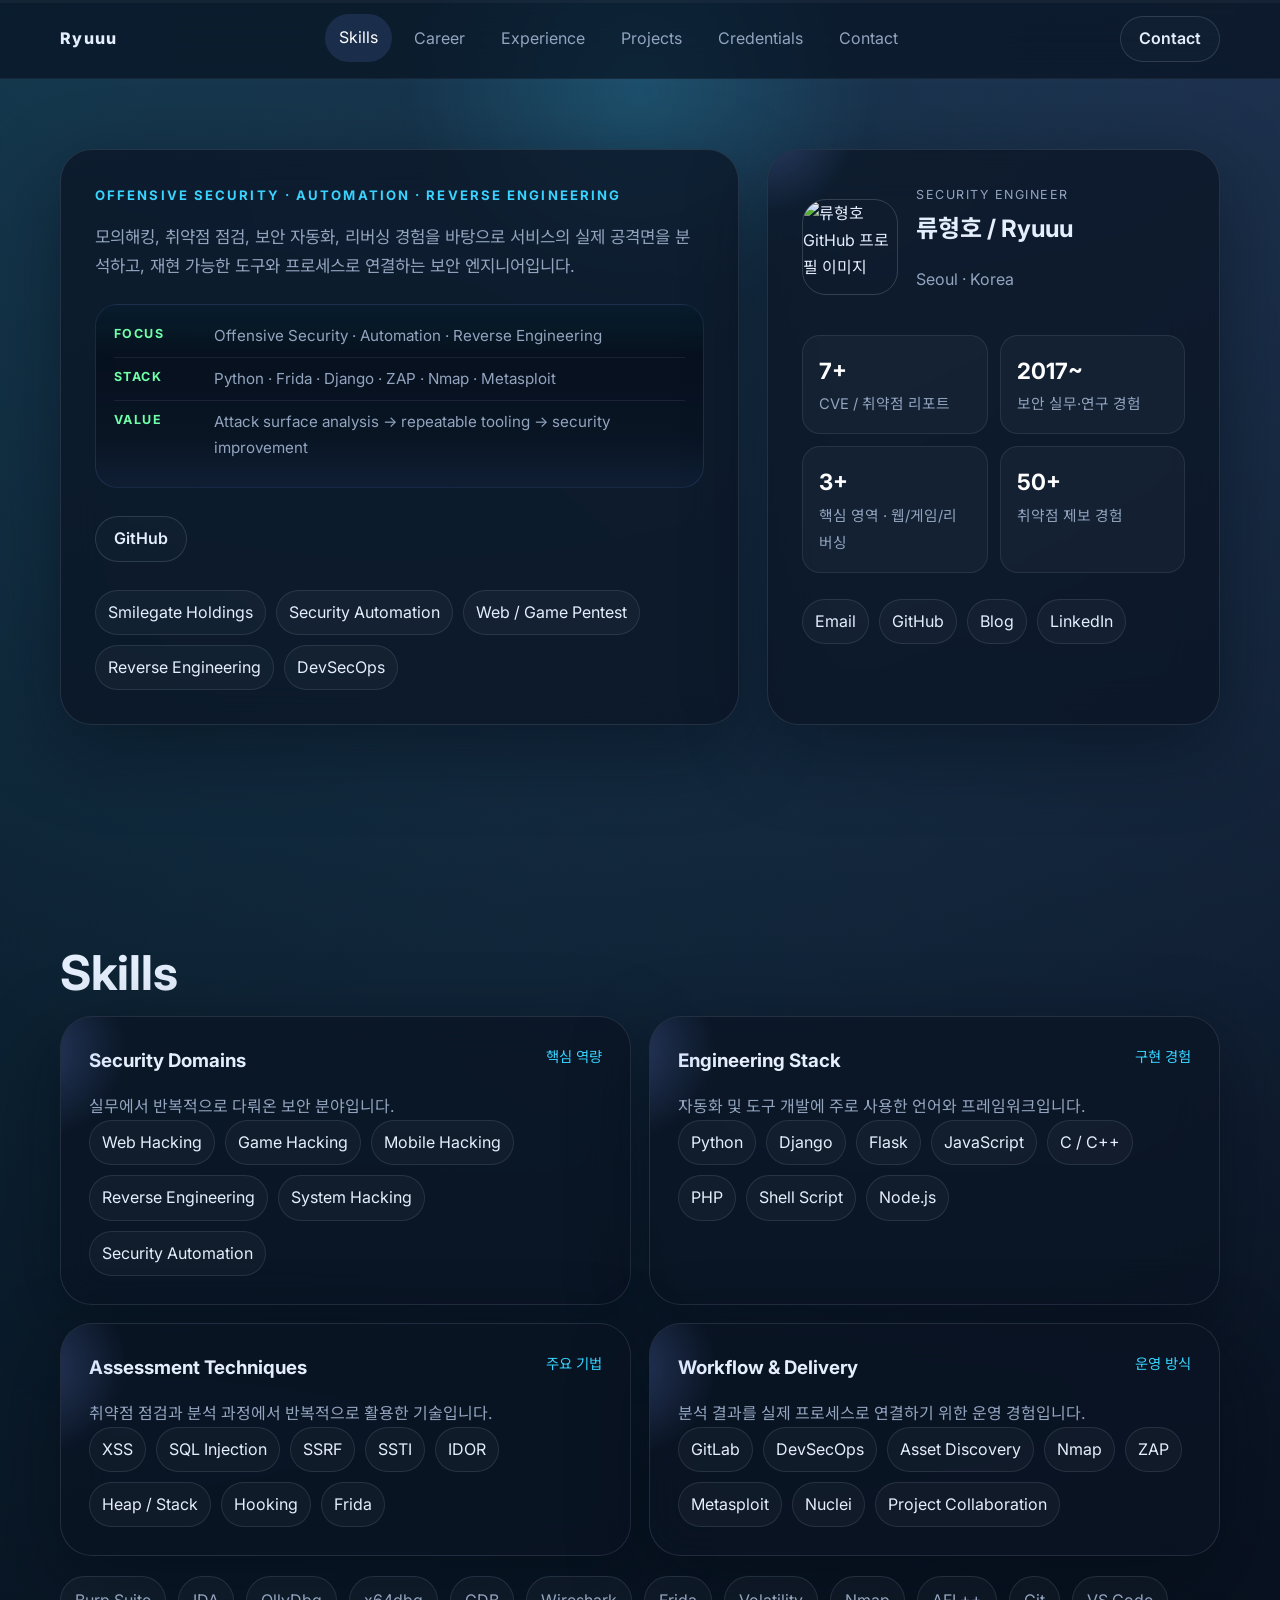
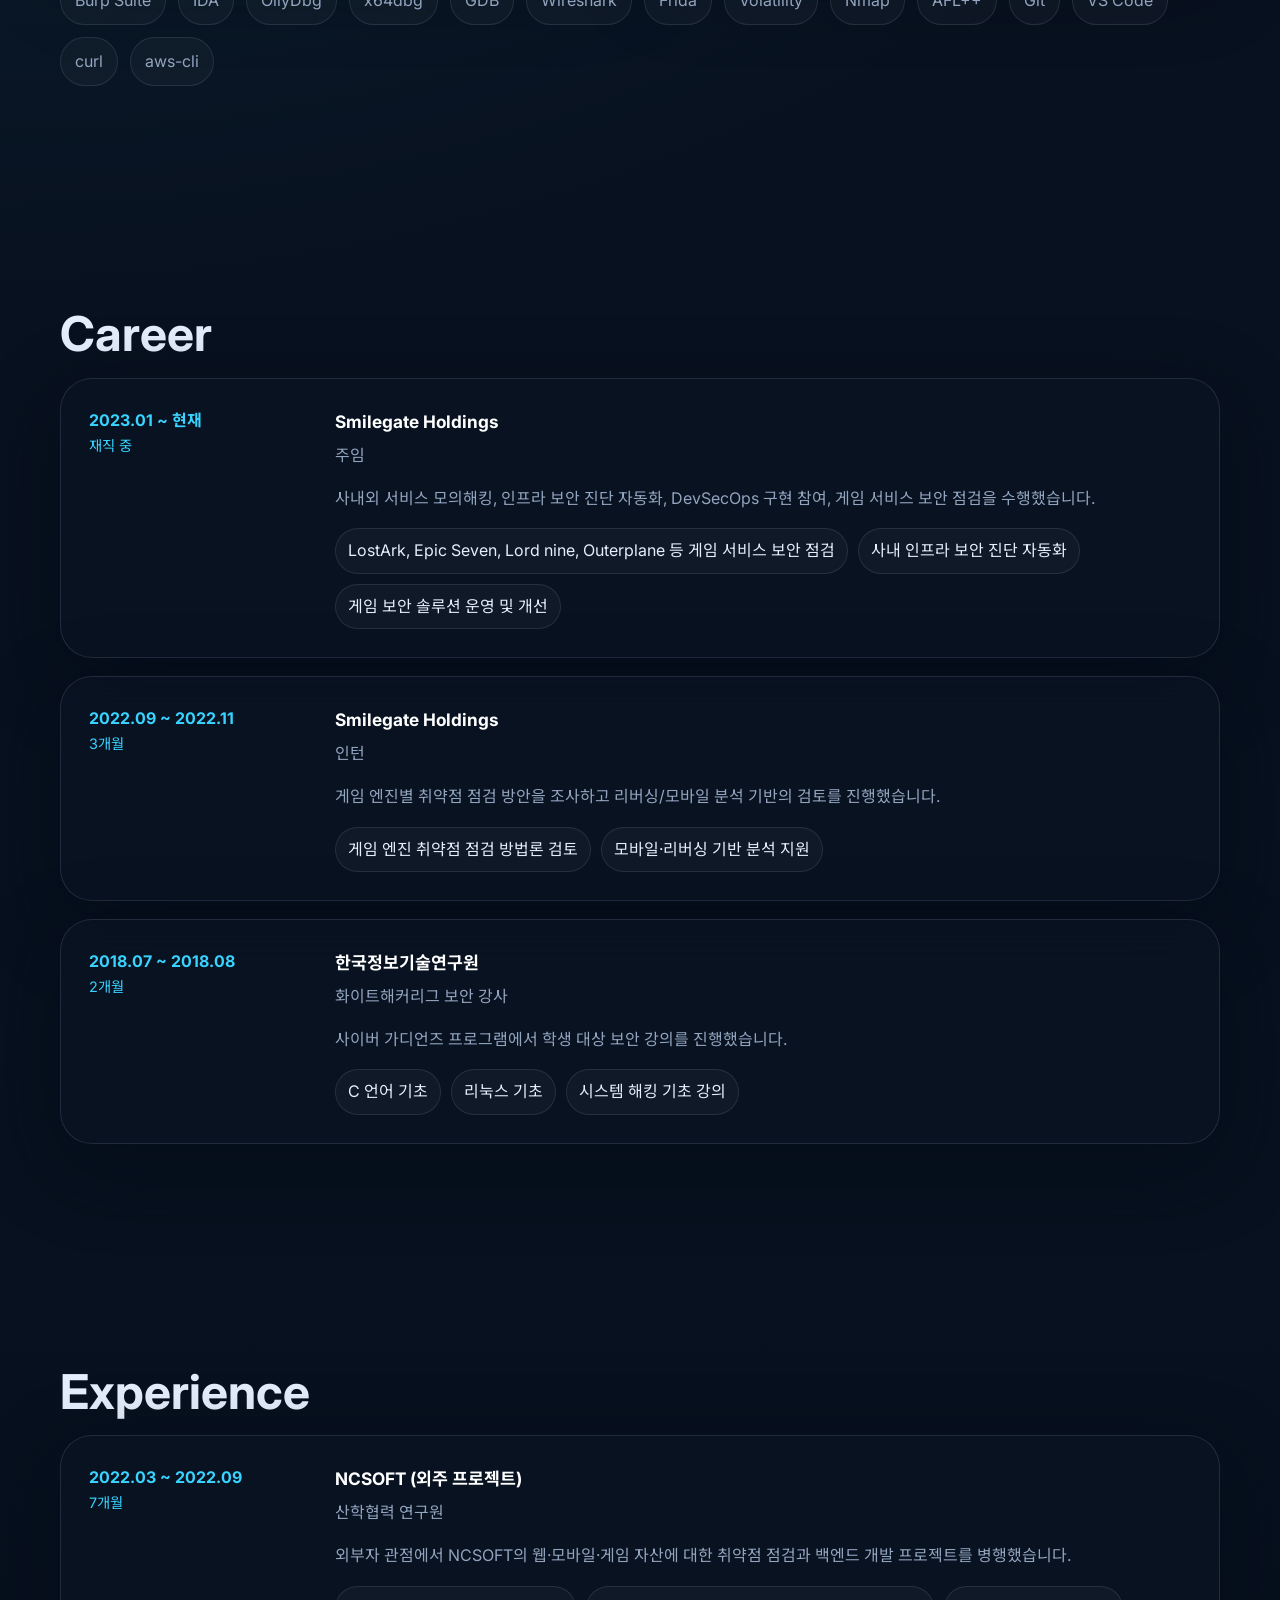
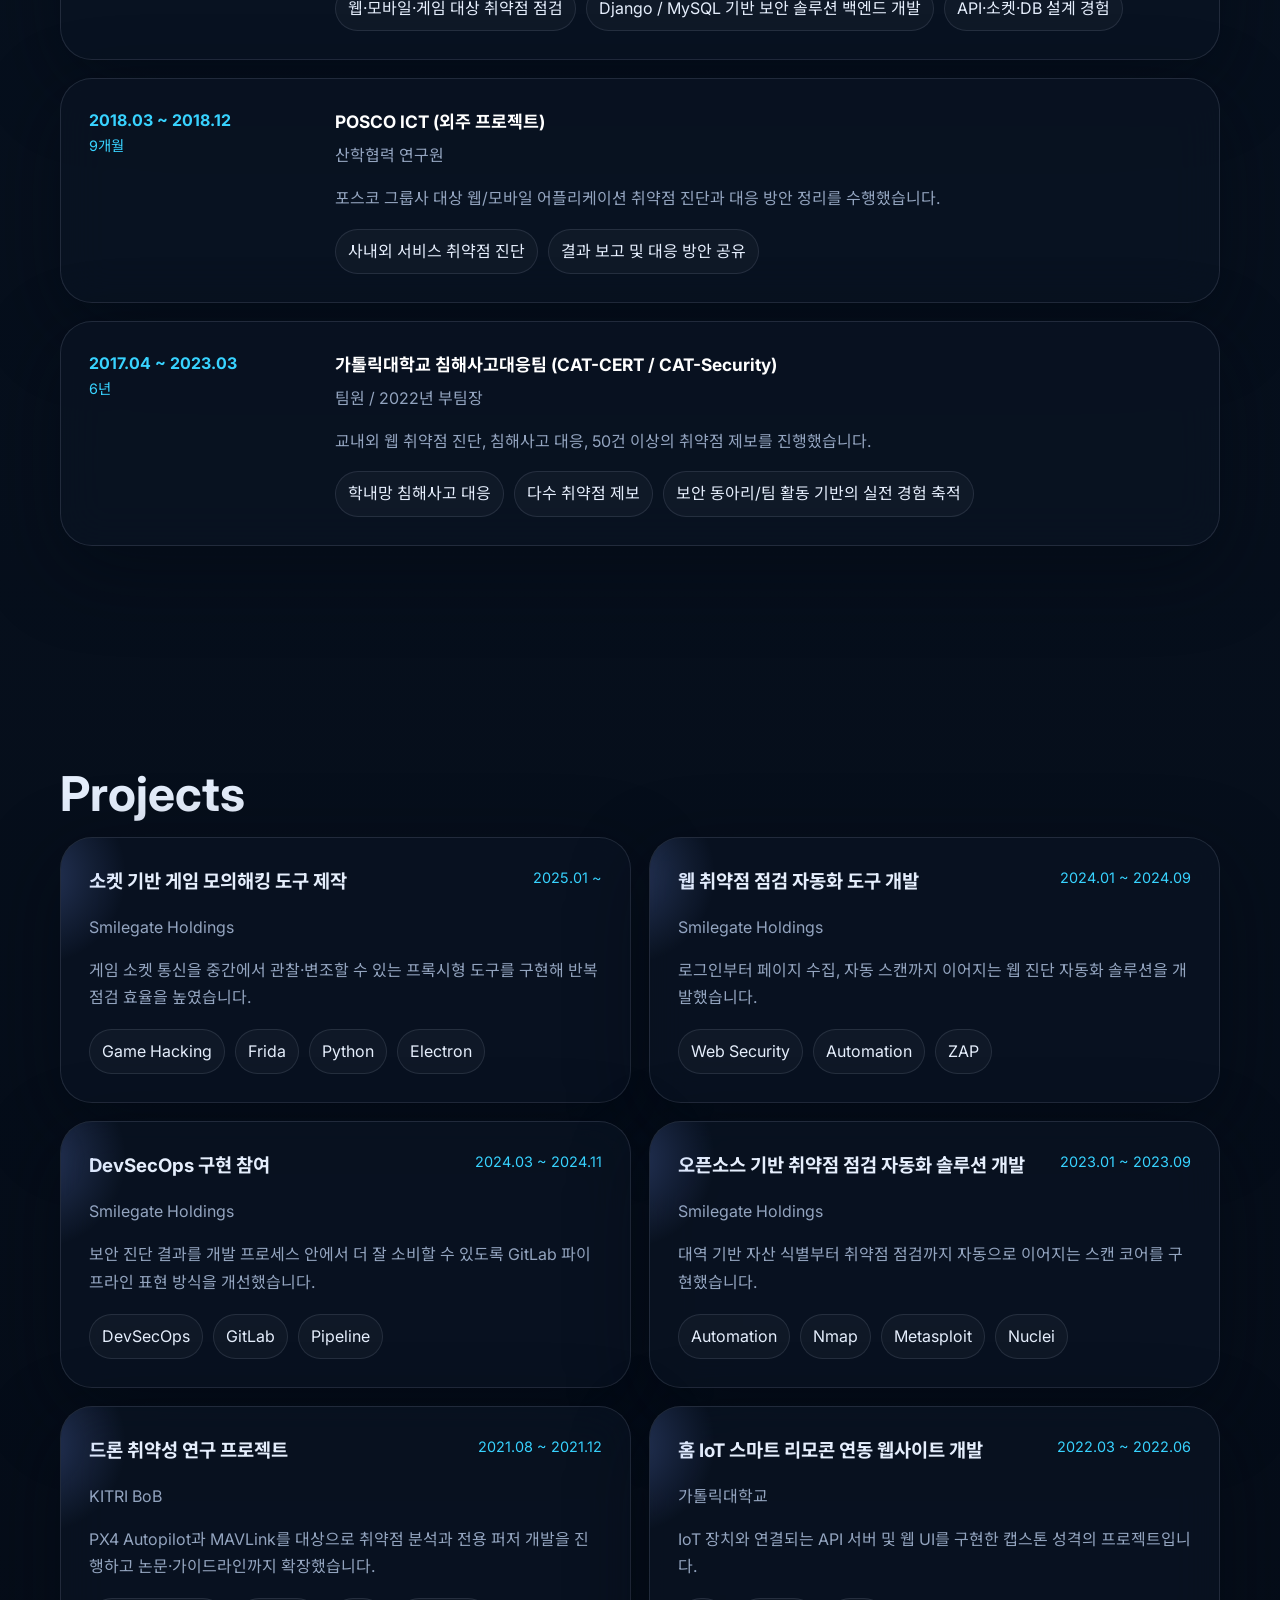
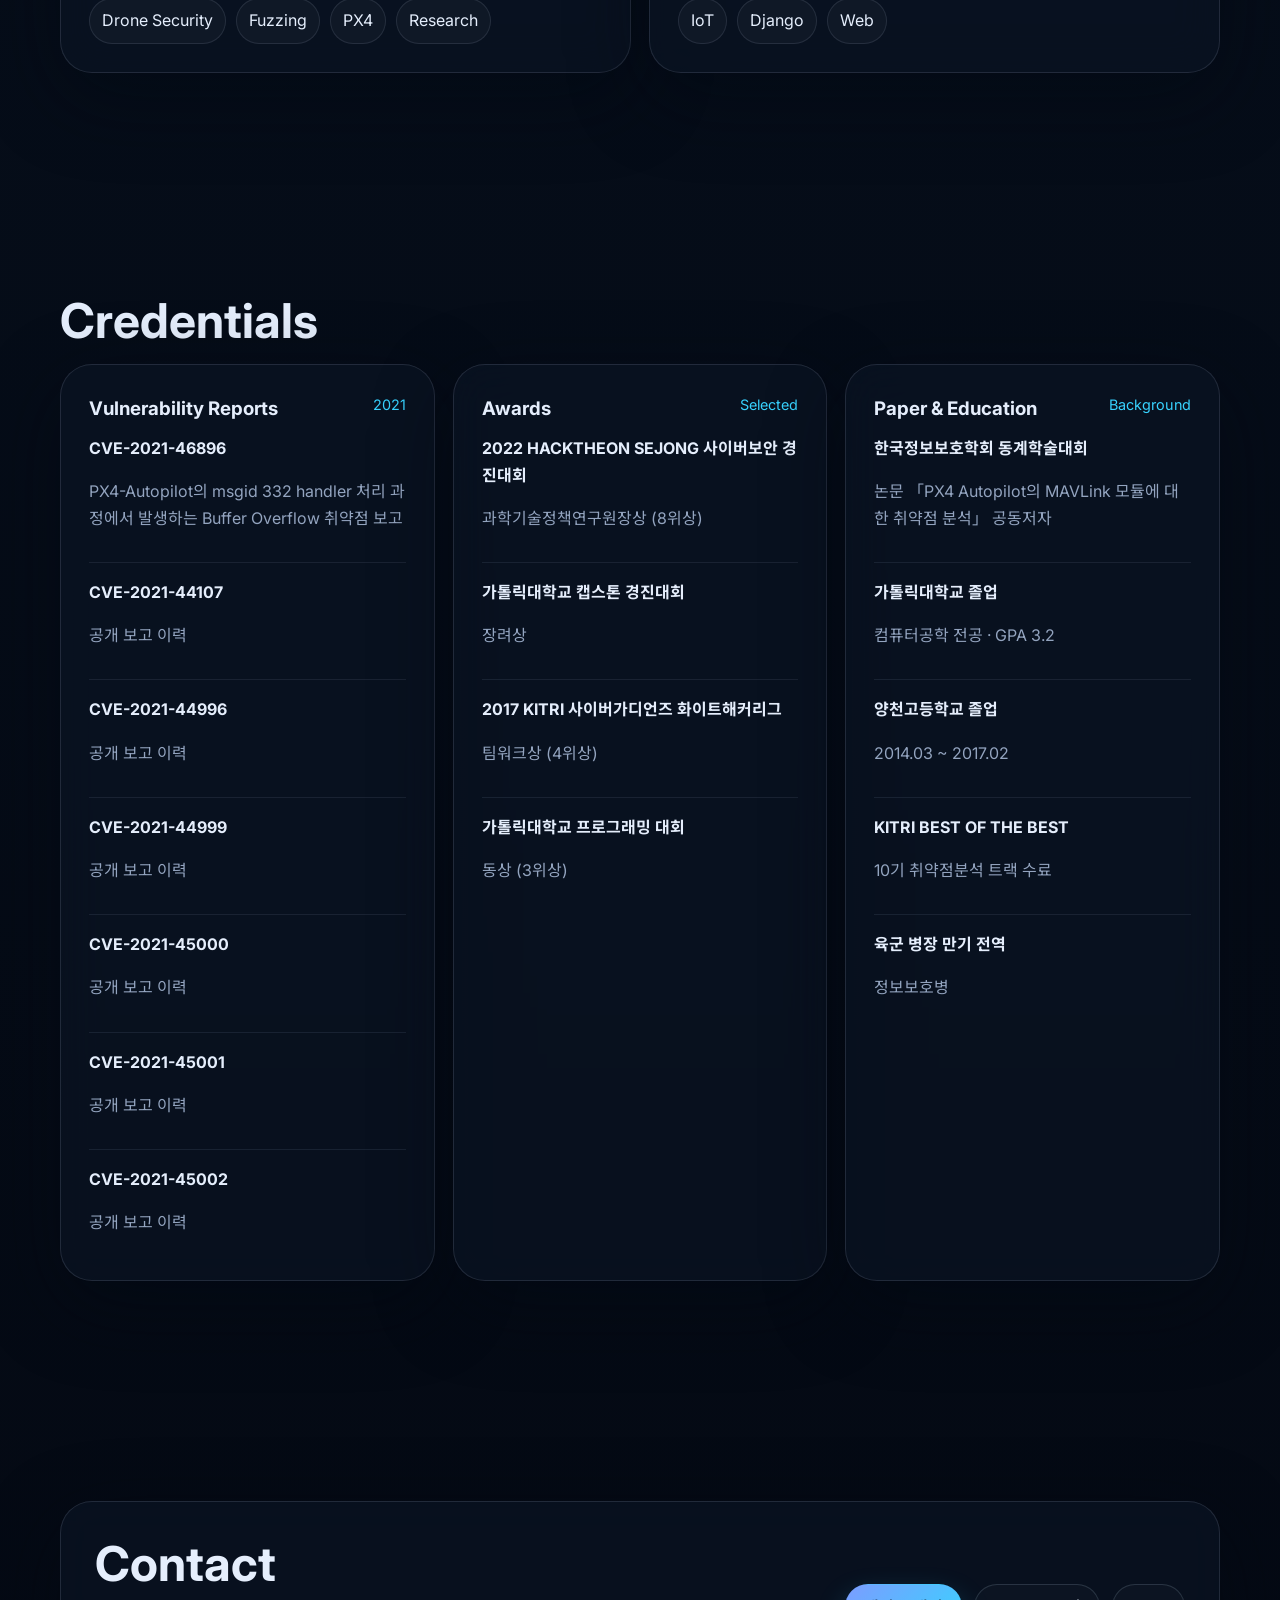
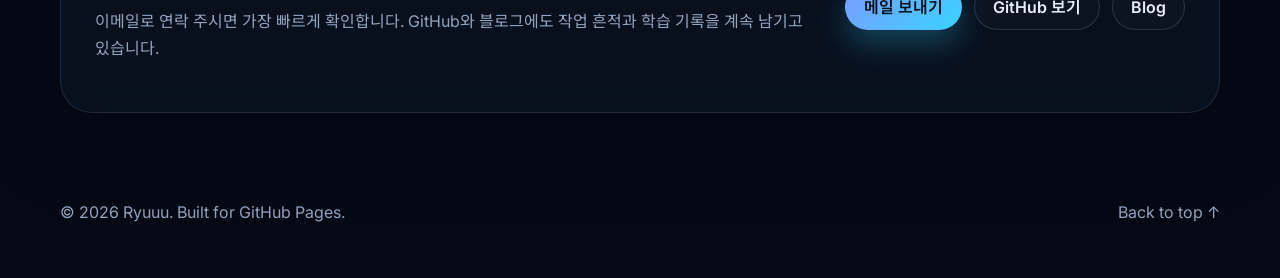
==== commit ba88e619: "blog 수정" ====
--- a/index.html
+++ b/index.html
@@ -51,7 +51,6 @@
         <div class="container hero-grid">
           <div class="hero-copy reveal">
             <p class="eyebrow">OFFENSIVE SECURITY · AUTOMATION · REVERSE ENGINEERING</p>
-            <h1><span>류형호 · Ryuuu</span></h1>
             <p class="hero-summary">
               모의해킹, 취약점 점검, 보안 자동화, 리버싱 경험을 바탕으로 서비스의 실제 공격면을 분석하고,
               재현 가능한 도구와 프로세스로 연결하는 보안 엔지니어입니다.
@@ -71,7 +70,6 @@
               </div>
             </div>
             <div class="hero-actions">
-              <a class="button primary" href="#projects">대표 프로젝트 보기</a>
               <a class="button secondary" href="https://github.com/Ryuuuuu" target="_blank" rel="noreferrer">GitHub</a>
             </div>
             <ul class="hero-tags" id="hero-tags"></ul>
@@ -86,7 +84,7 @@
               />
               <div>
                 <p class="profile-role">Security Engineer</p>
-                <h2>Ryuuu</h2>
+                <h2>류형호 / Ryuuu</h2>
                 <p class="profile-location">Seoul · Korea</p>
               </div>
             </div>
@@ -104,8 +102,7 @@
       <section class="section" id="skills">
         <div class="container">
           <div class="section-heading reveal">
-            <p class="eyebrow">SKILLS</p>
-            <h2>Skills</h2>
+                        <h2>Skills</h2>
           </div>
           <div class="skills-grid" id="skills-grid"></div>
           <div class="tool-cloud reveal" id="tool-cloud"></div>
@@ -115,8 +112,7 @@
       <section class="section" id="career">
         <div class="container">
           <div class="section-heading reveal">
-            <p class="eyebrow">CAREER</p>
-            <h2>Career</h2>
+                        <h2>Career</h2>
           </div>
           <div class="timeline" id="career-timeline"></div>
         </div>
@@ -125,8 +121,7 @@
       <section class="section" id="experience">
         <div class="container">
           <div class="section-heading reveal">
-            <p class="eyebrow">EXPERIENCE</p>
-            <h2>Experience</h2>
+                        <h2>Experience</h2>
           </div>
           <div class="timeline" id="experience-timeline"></div>
         </div>
@@ -135,8 +130,7 @@
       <section class="section" id="projects">
         <div class="container">
           <div class="section-heading reveal">
-            <p class="eyebrow">PROJECTS</p>
-            <h2>Projects</h2>
+                        <h2>Projects</h2>
           </div>
           <div class="project-grid" id="project-grid"></div>
         </div>
@@ -145,8 +139,7 @@
       <section class="section" id="credentials">
         <div class="container">
           <div class="section-heading reveal">
-            <p class="eyebrow">CREDENTIALS</p>
-            <h2>Credentials</h2>
+                        <h2>Credentials</h2>
           </div>
           <div class="credentials-grid">
             <article class="credential-panel reveal">
@@ -177,8 +170,7 @@
       <section class="section contact-section" id="contact">
         <div class="container contact-card reveal">
           <div>
-            <p class="eyebrow">CONTACT</p>
-            <h2>Contact</h2>
+                        <h2>Contact</h2>
             <p>
               이메일로 연락 주시면 가장 빠르게 확인합니다. GitHub와 블로그에도 작업 흔적과 학습 기록을 계속 남기고 있습니다.
             </p>
--- a/styles.css
+++ b/styles.css
@@ -467,13 +467,13 @@
 
 .section-heading {
   max-width: 760px;
-  margin-bottom: 28px;
+  margin-bottom: 16px;
 }
 
 .section-heading h2,
 .contact-card h2 {
   font-size: clamp(1.8rem, 4vw, 3rem);
-  margin-bottom: 14px;
+  margin-bottom: 8px;
 }
 
 .about-grid {
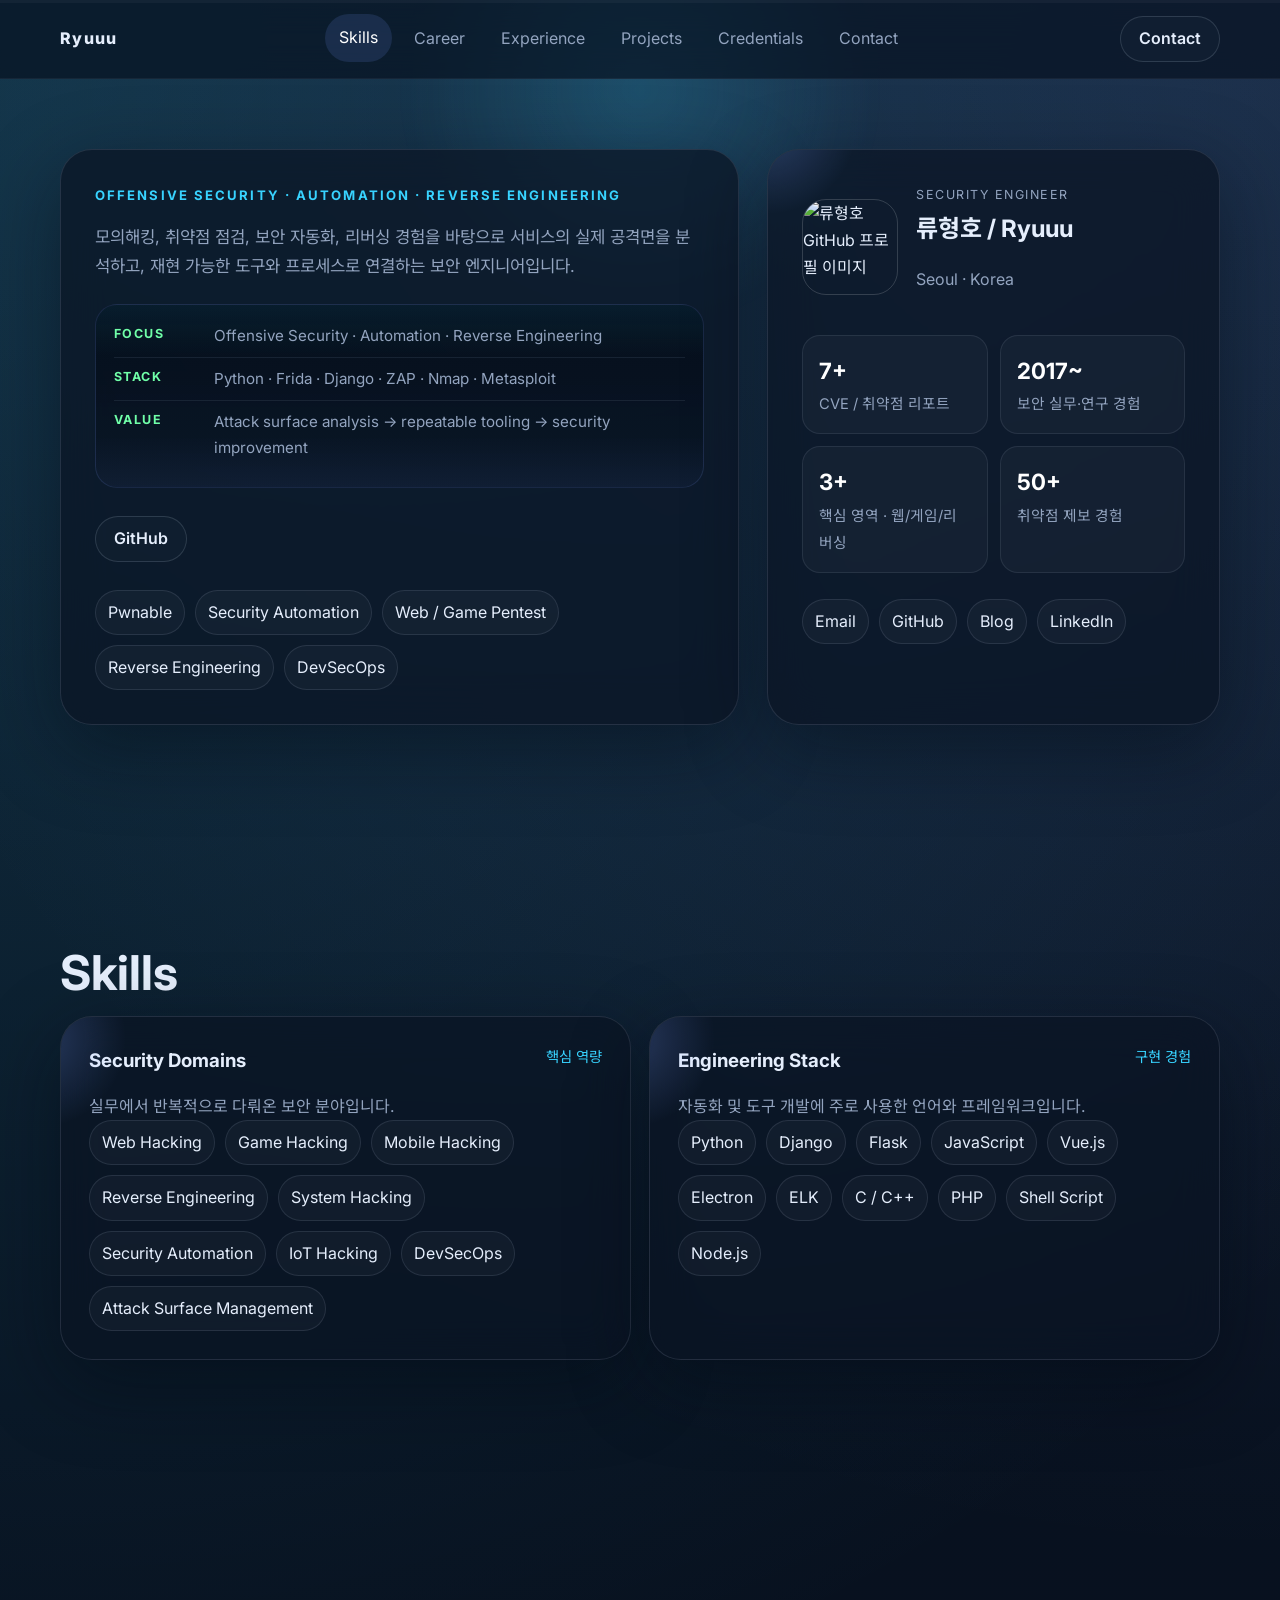
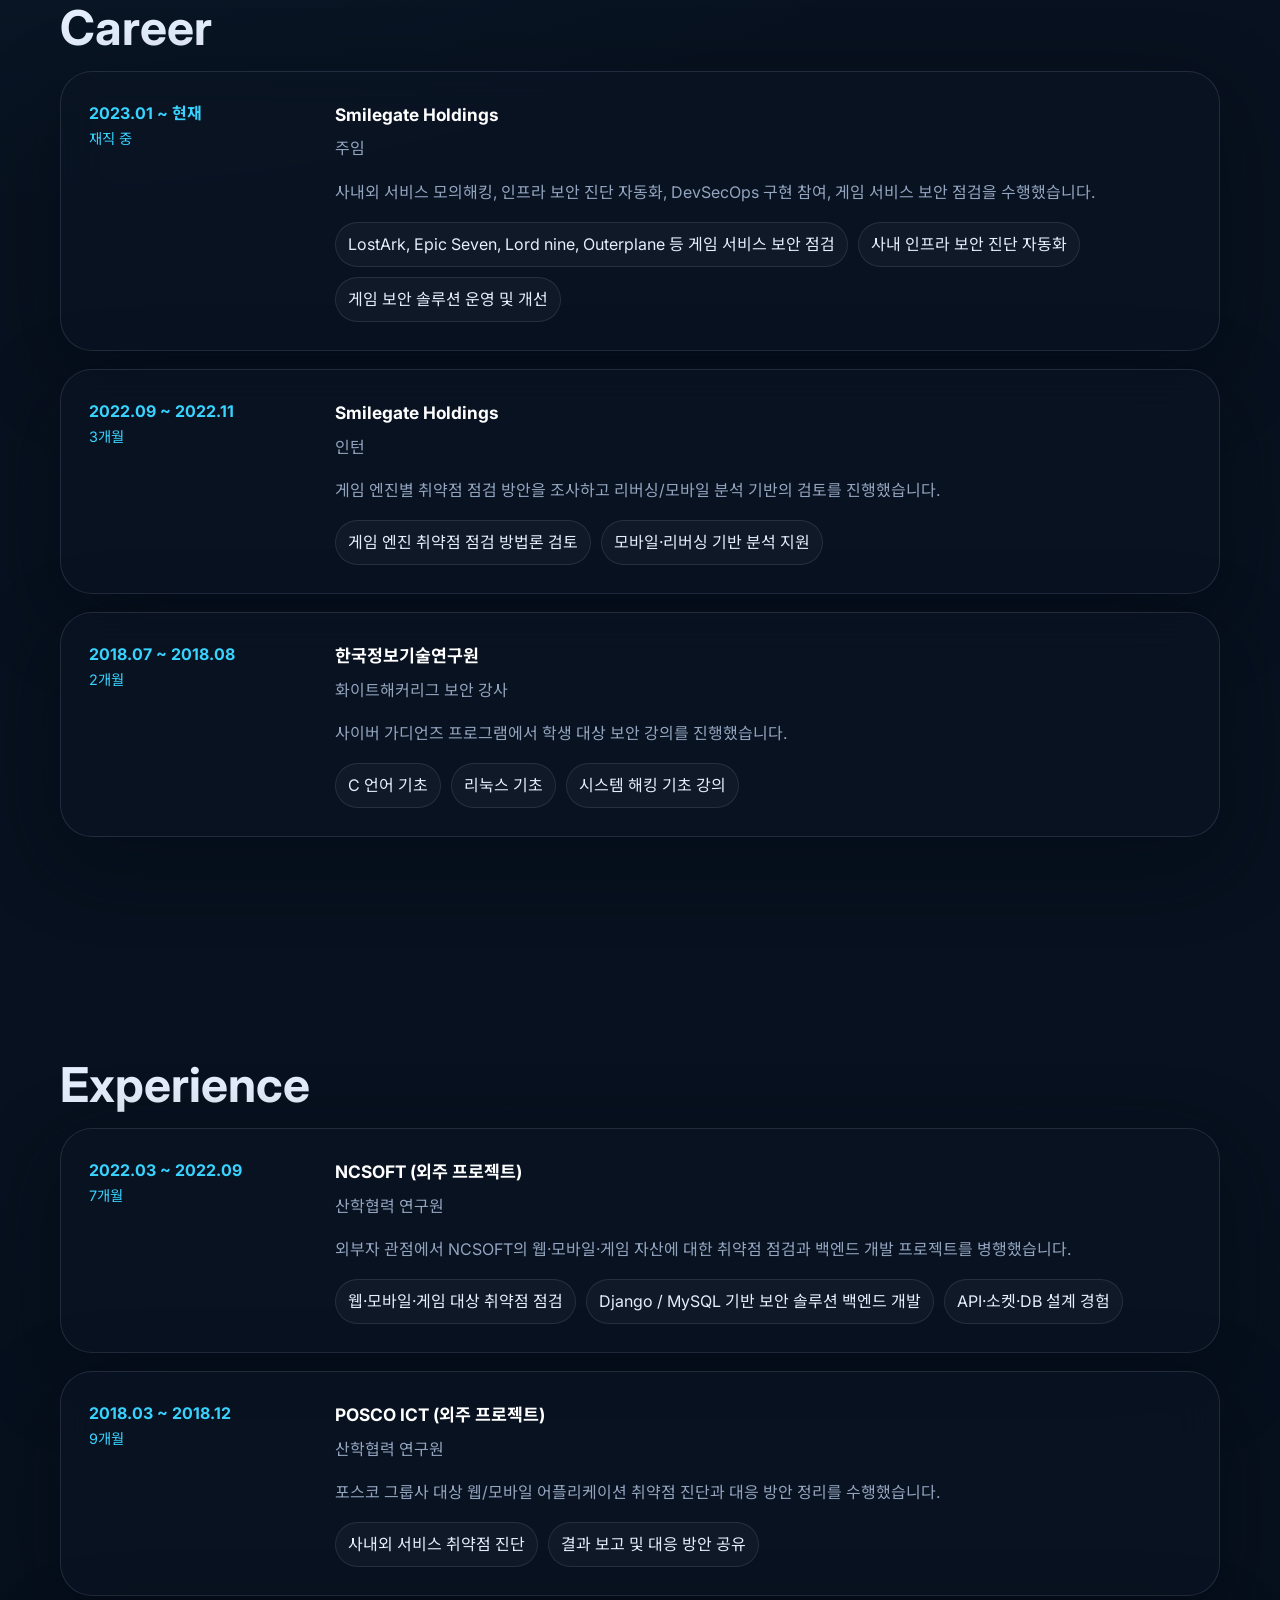
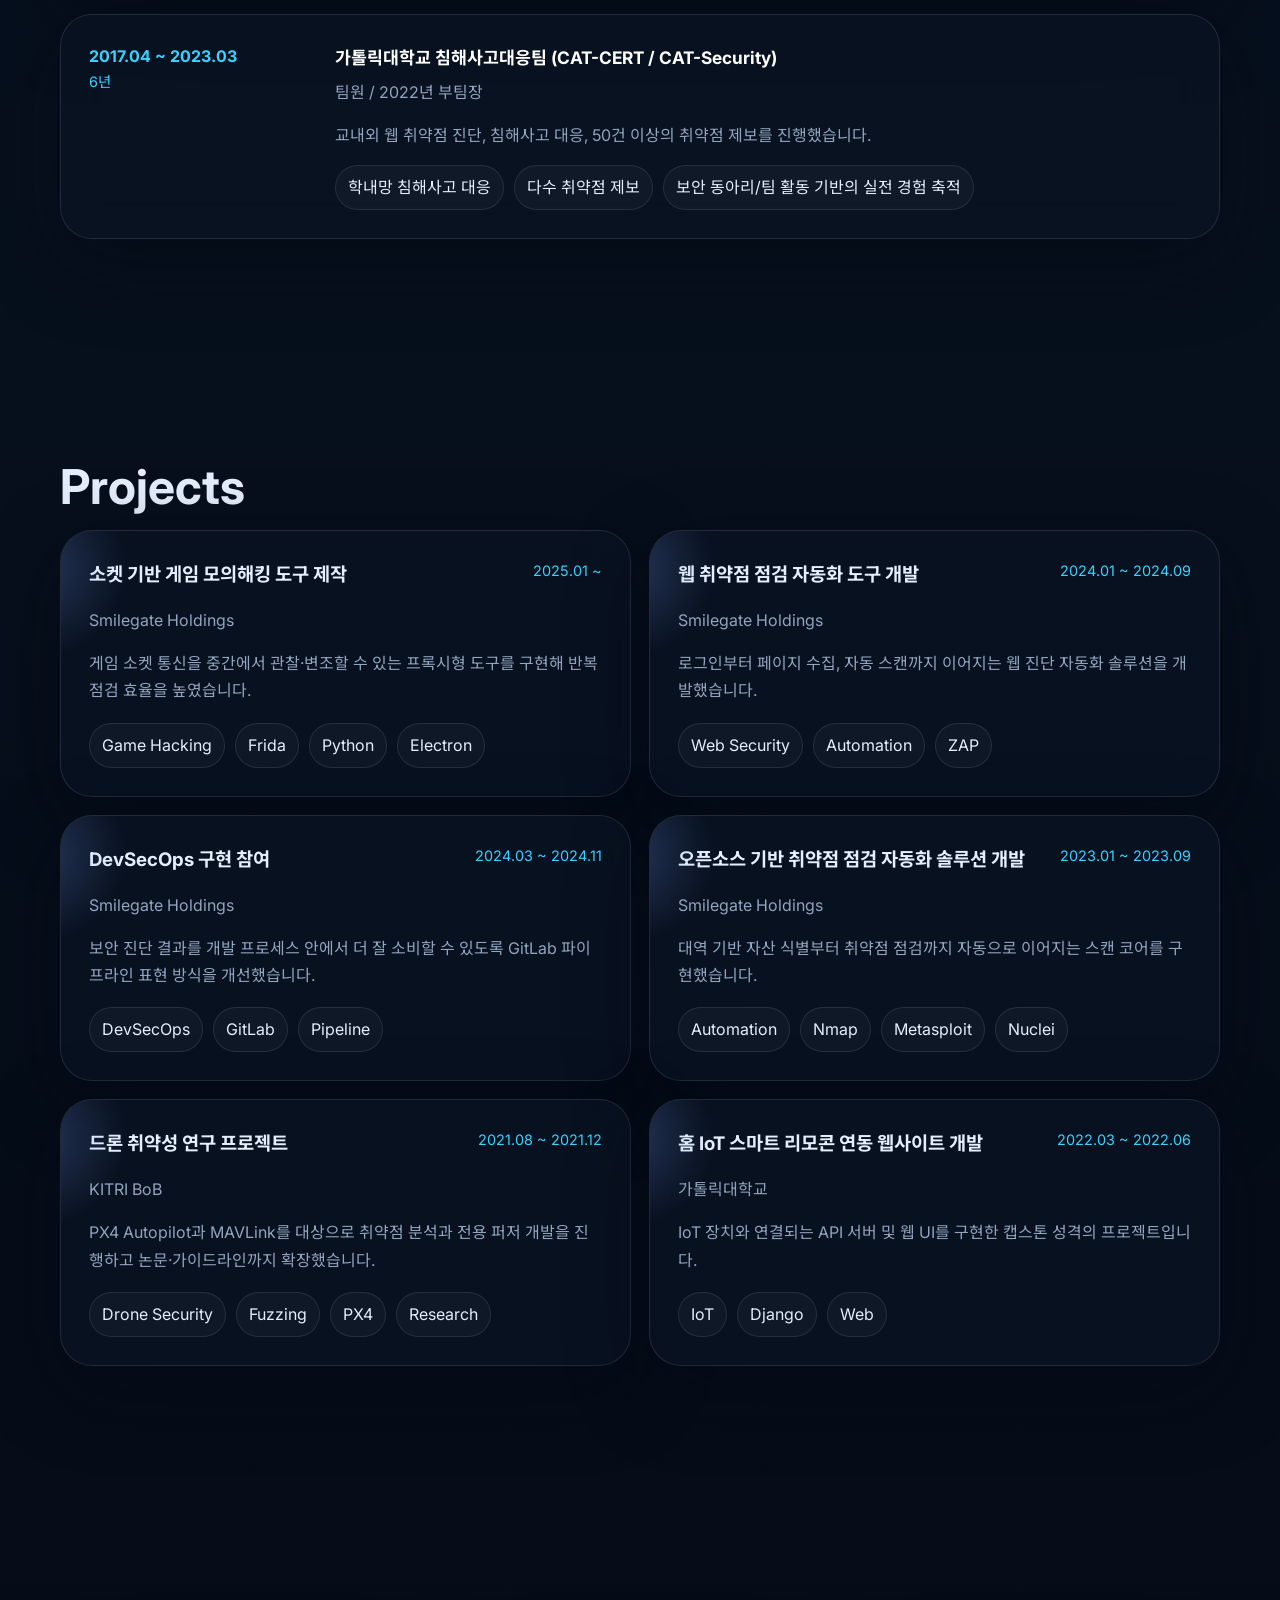
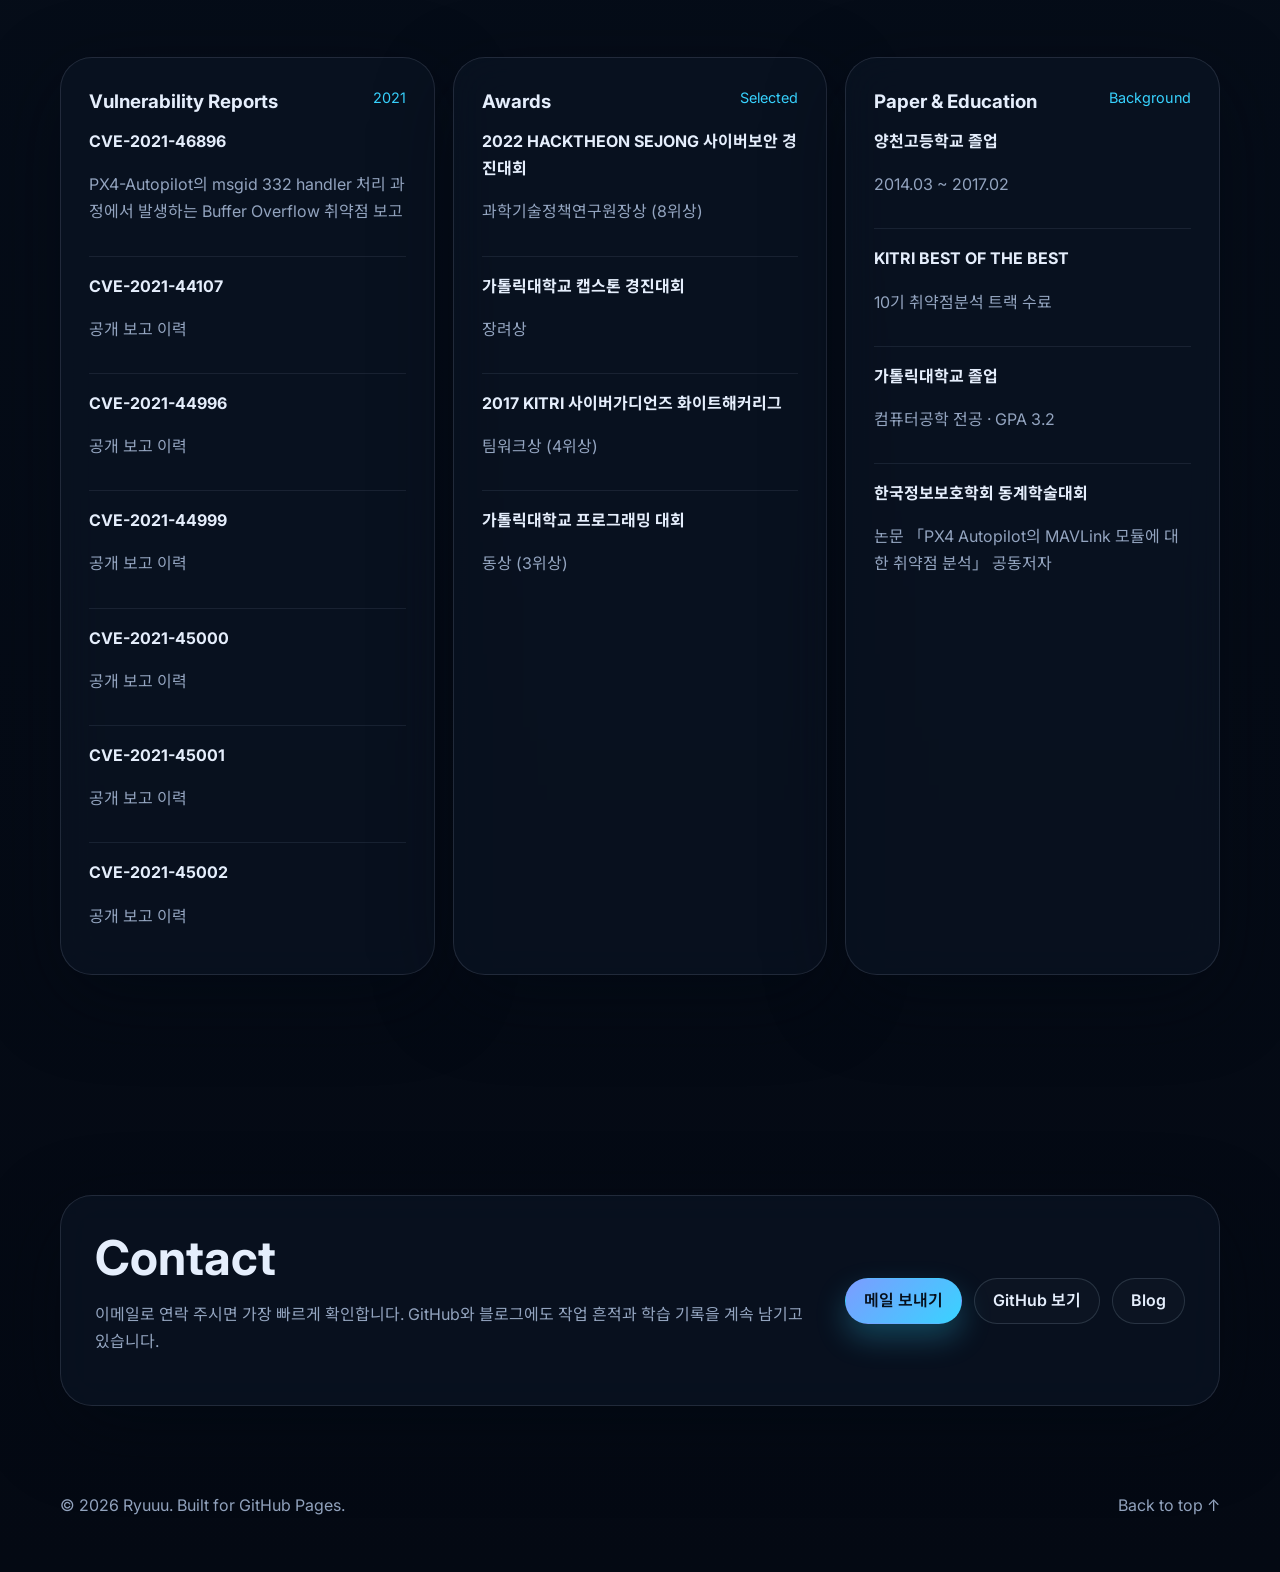
==== commit 076063b7: "blog 수정" ====
--- a/index.html
+++ b/index.html
@@ -105,7 +105,6 @@
                         <h2>Skills</h2>
           </div>
           <div class="skills-grid" id="skills-grid"></div>
-          <div class="tool-cloud reveal" id="tool-cloud"></div>
         </div>
       </section>
 
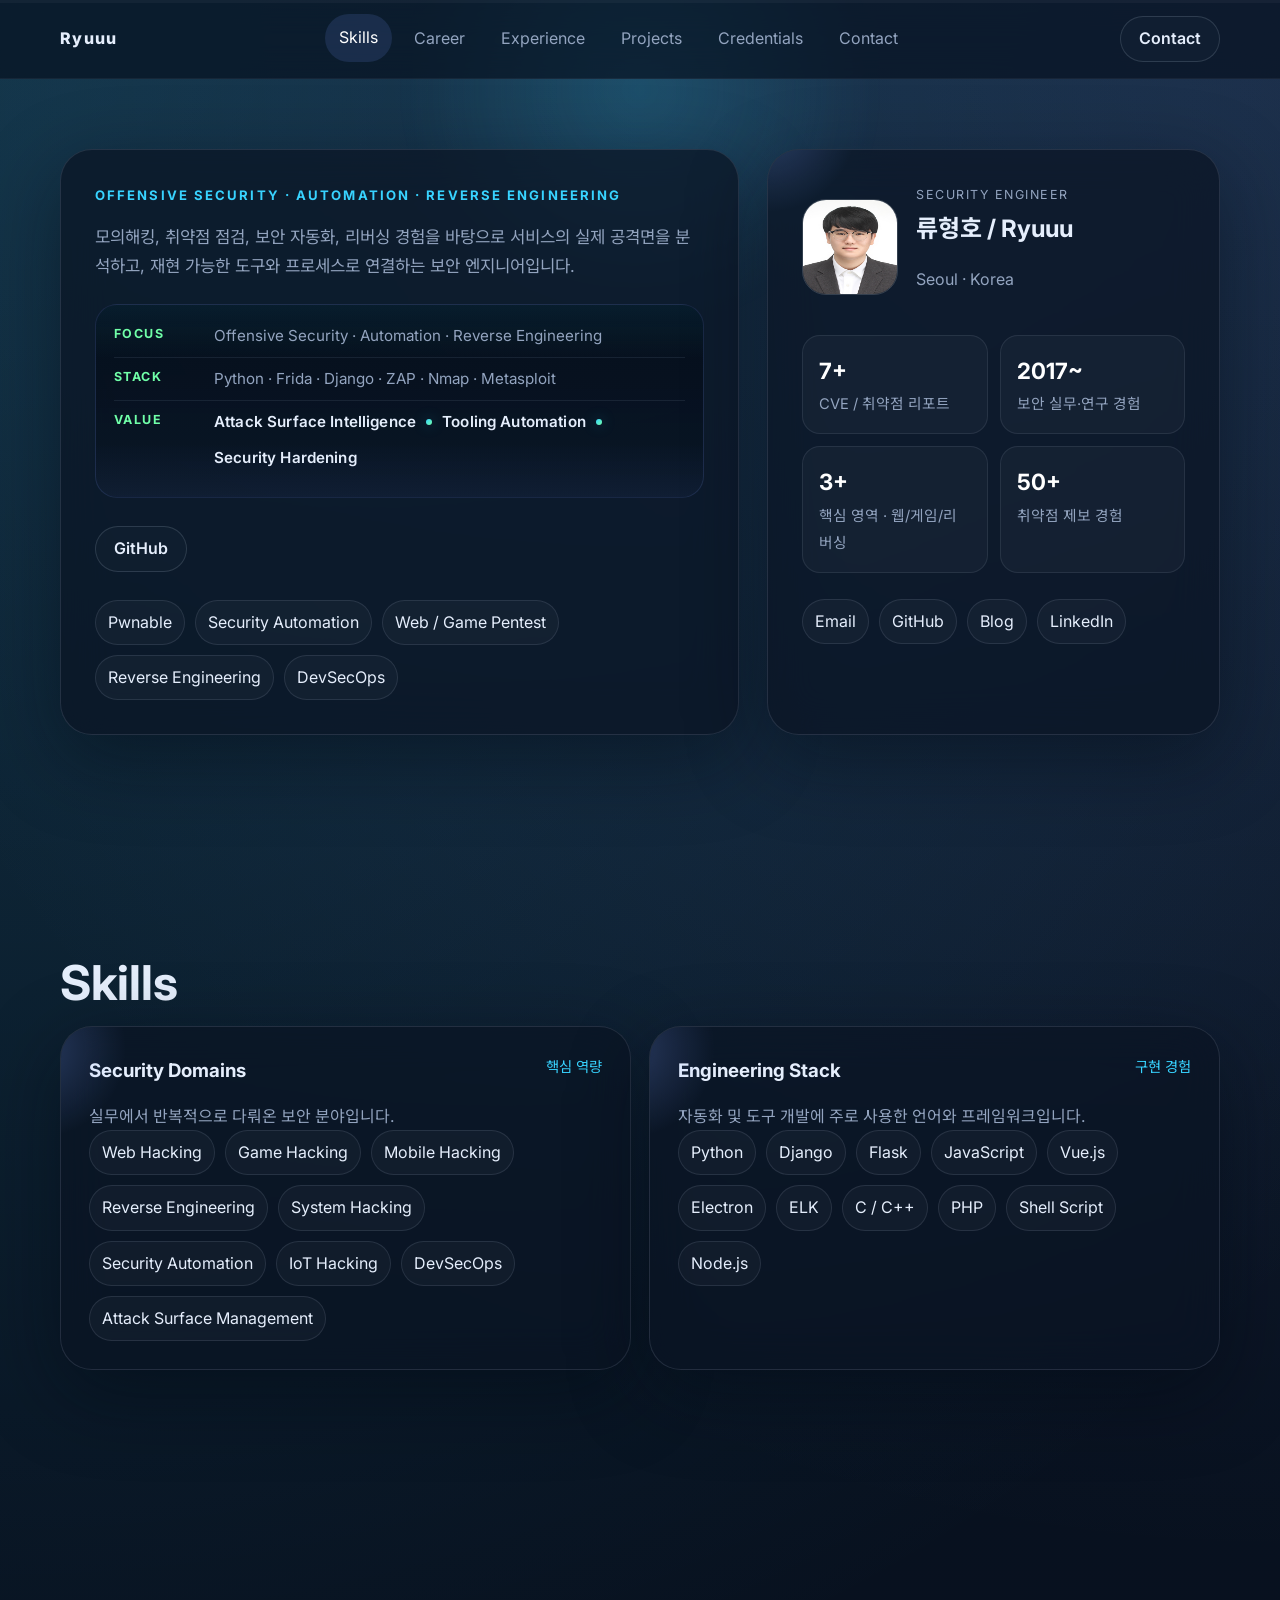
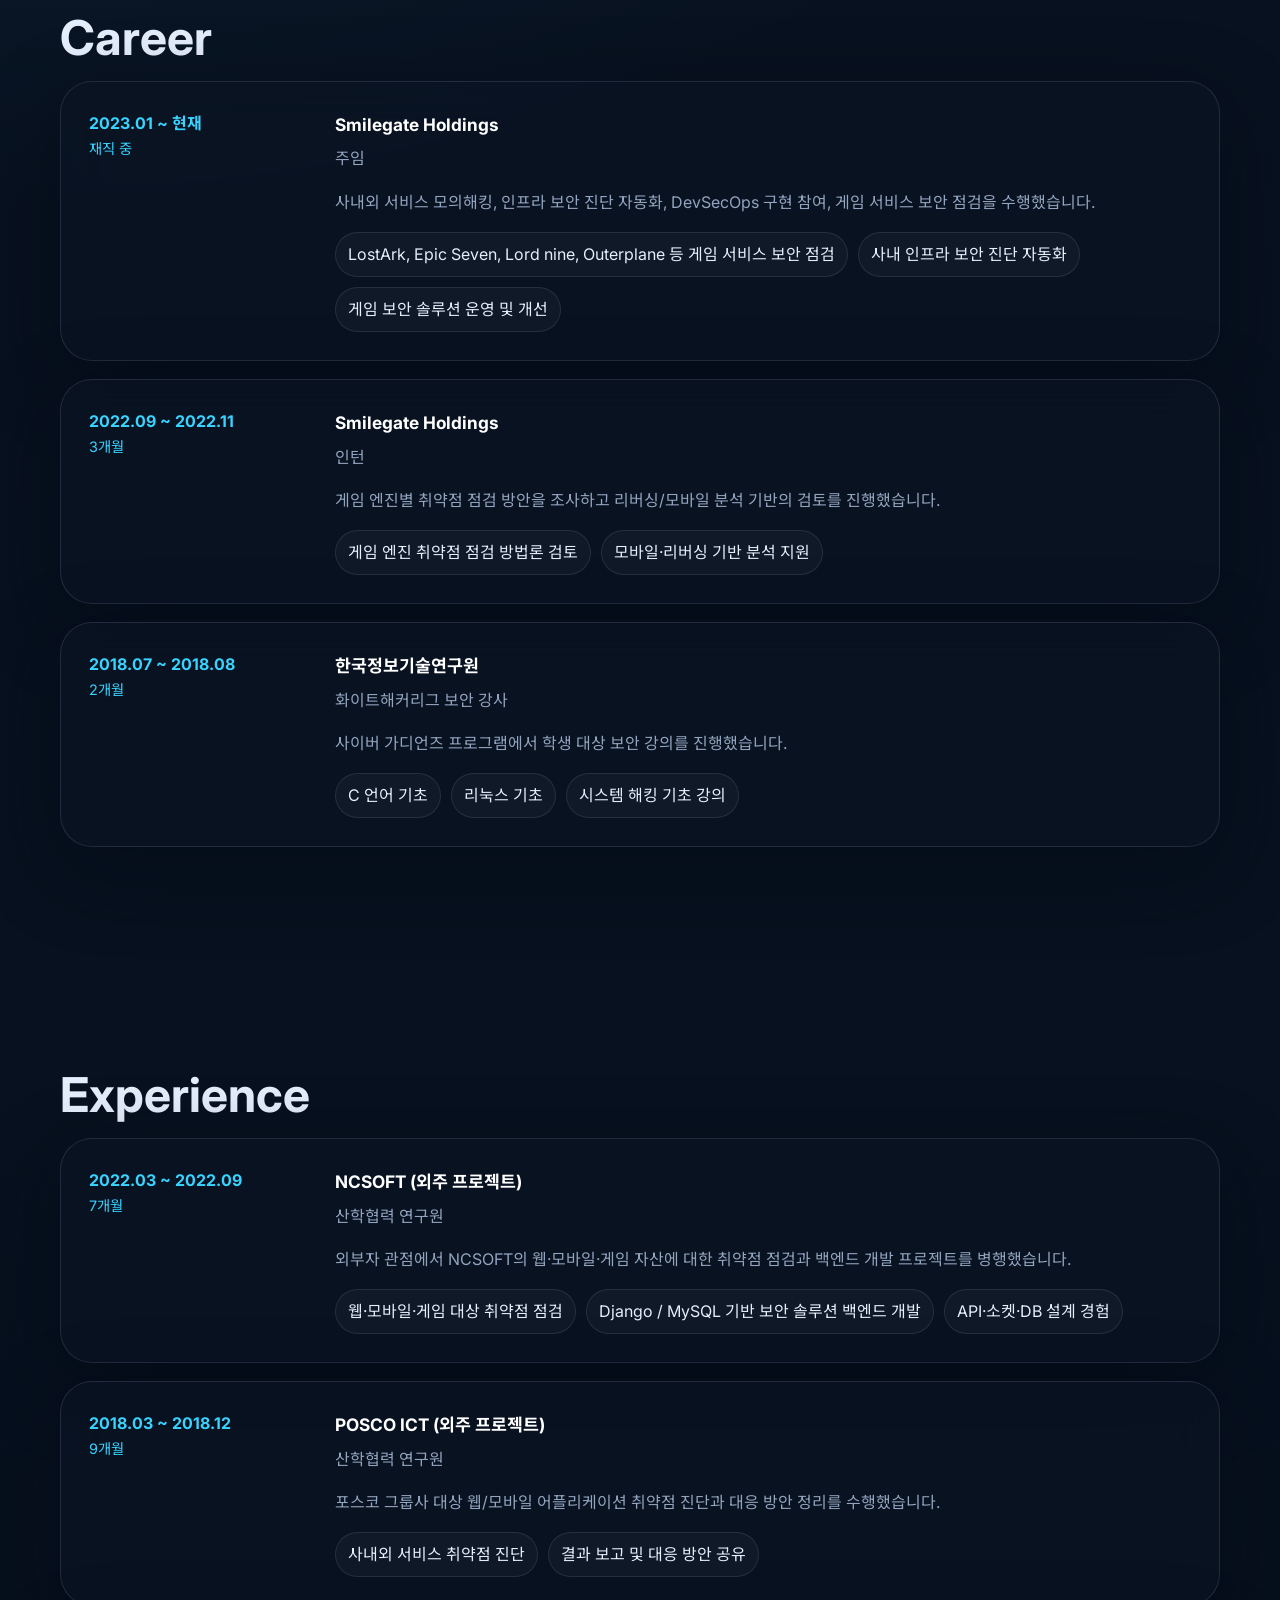
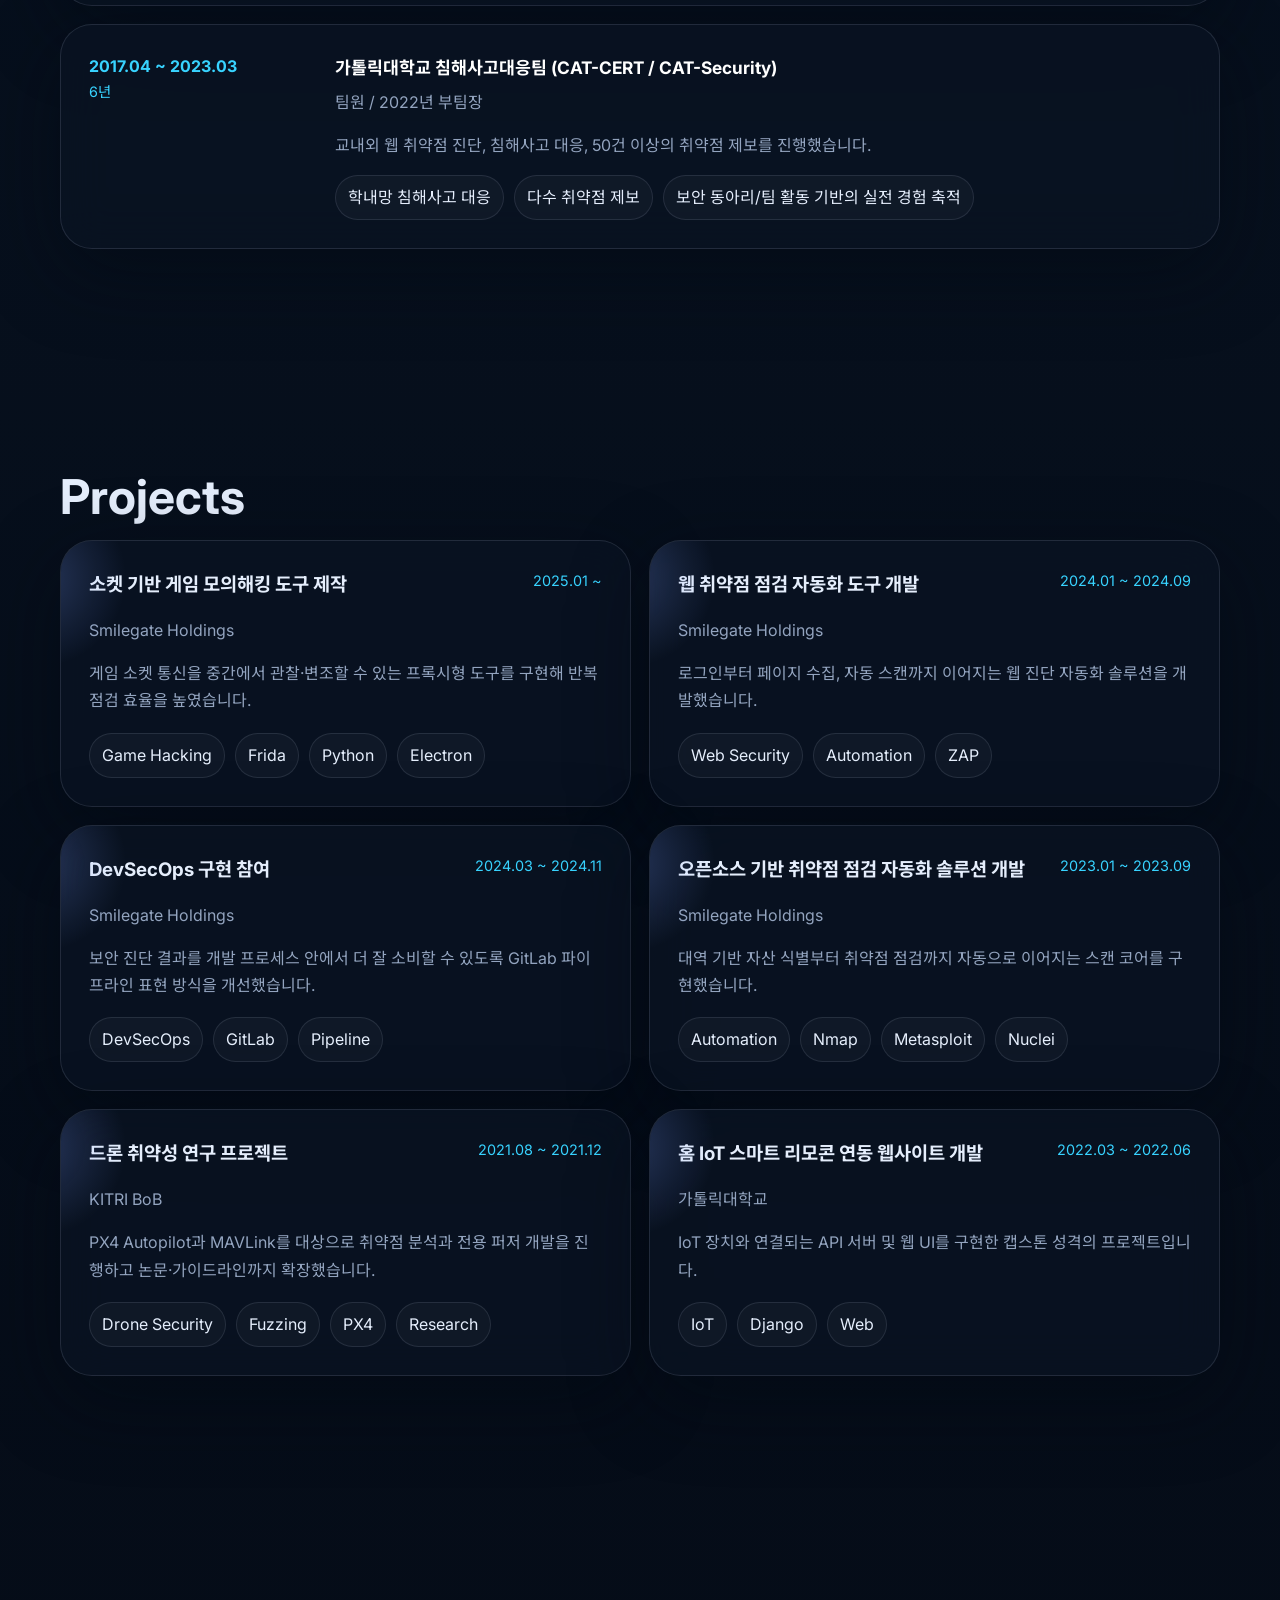
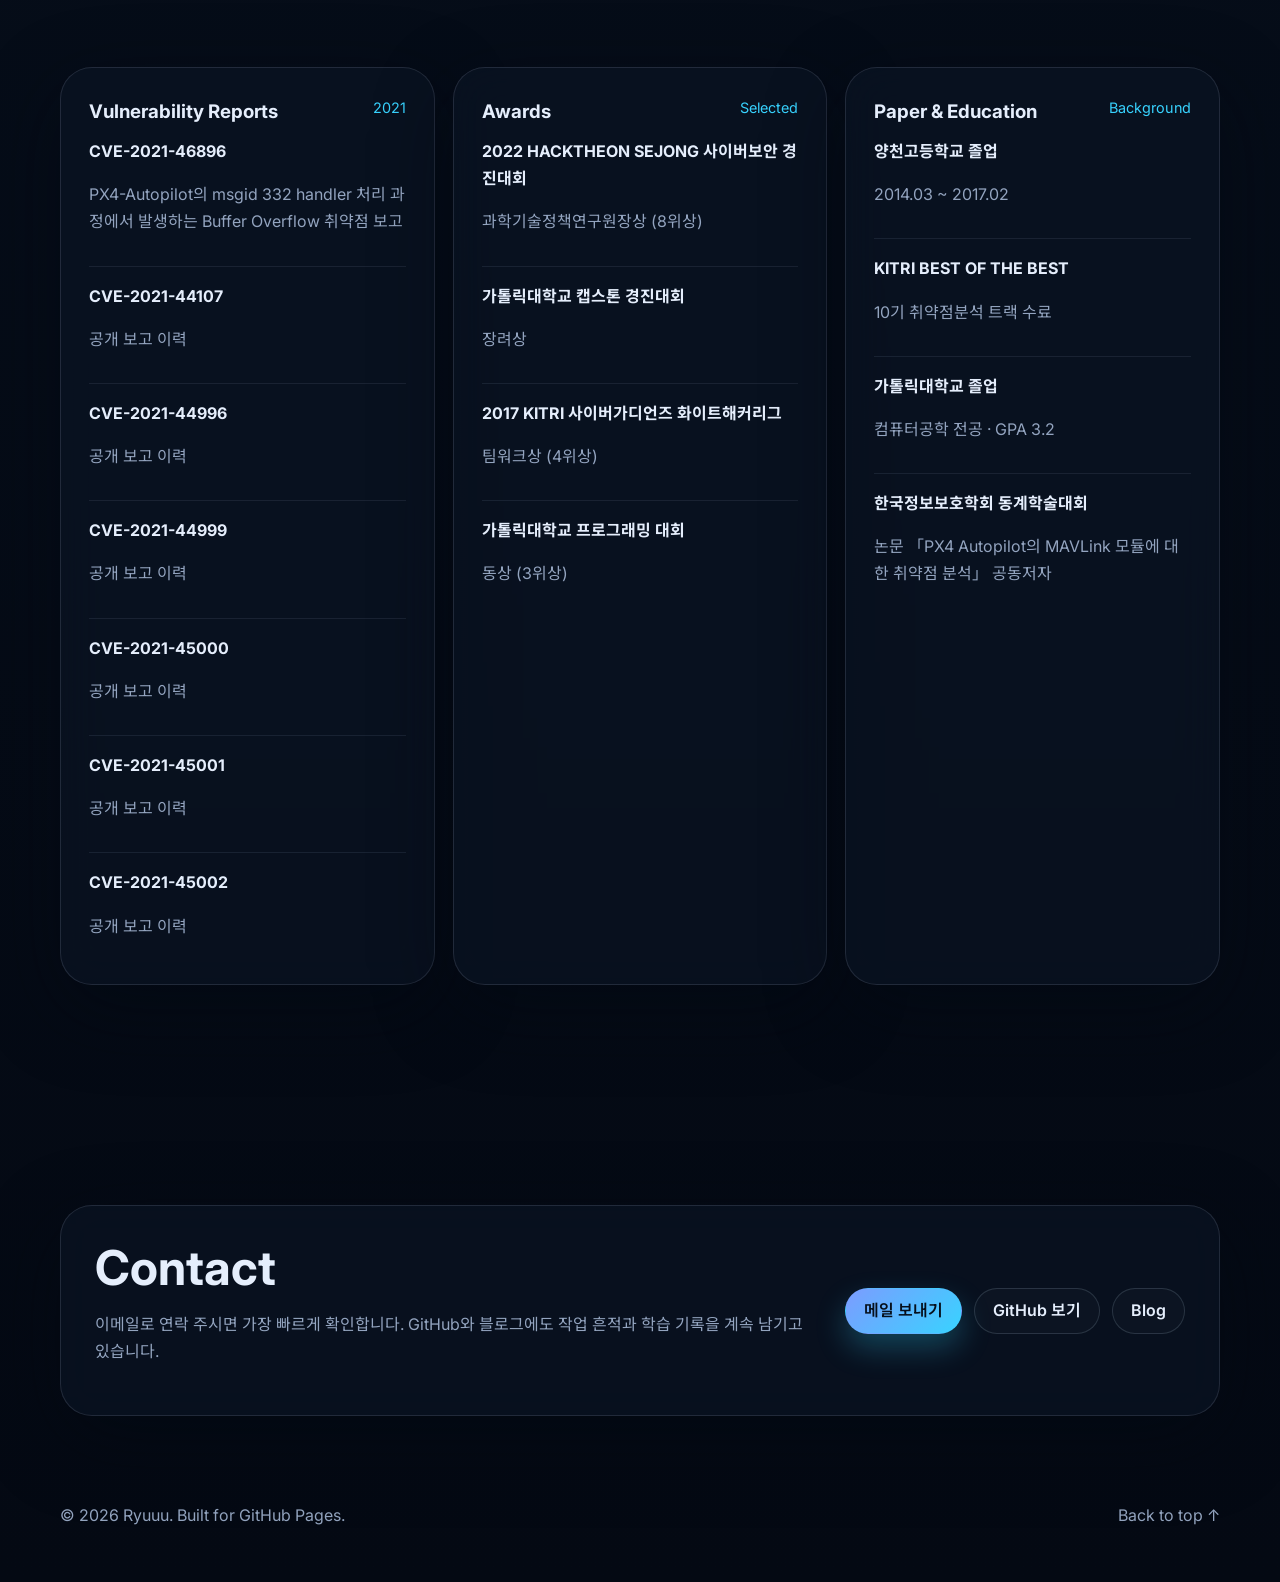
==== commit 10a53159: "blog 수정" ====
--- a/index.html
+++ b/index.html
@@ -13,7 +13,7 @@
       content="보안 자동화, 모의해킹, 리버싱, DevSecOps 경험을 정리한 류형호의 포트폴리오"
     />
     <meta property="og:type" content="website" />
-    <meta property="og:image" content="https://avatars.githubusercontent.com/u/33323678?v=4" />
+    <meta property="og:image" content="assets/profile_2022.png" />
     <title>Ryuuu | Security Portfolio</title>
     <link rel="preconnect" href="https://fonts.googleapis.com" />
     <link rel="preconnect" href="https://fonts.gstatic.com" crossorigin />
@@ -64,9 +64,15 @@
                 <span class="terminal-label">STACK</span>
                 <span>Python · Frida · Django · ZAP · Nmap · Metasploit</span>
               </div>
-              <div class="terminal-line">
+              <div class="terminal-line terminal-line-value">
                 <span class="terminal-label">VALUE</span>
-                <span>Attack surface analysis → repeatable tooling → security improvement</span>
+                <span class="value-flow">
+                  <span>Attack Surface Intelligence</span>
+                  <span class="flow-dot" aria-hidden="true"></span>
+                  <span>Tooling Automation</span>
+                  <span class="flow-dot" aria-hidden="true"></span>
+                  <span>Security Hardening</span>
+                </span>
               </div>
             </div>
             <div class="hero-actions">
@@ -78,7 +84,7 @@
           <aside class="hero-card reveal" aria-label="프로필 요약 카드">
             <div class="profile-head">
               <img
-                src="https://avatars.githubusercontent.com/u/33323678?v=4"
+                src="assets/profile_2022.png"
                 alt="류형호 GitHub 프로필 이미지"
                 class="profile-image"
               />
--- a/styles.css
+++ b/styles.css
@@ -350,6 +350,25 @@
   font-size: 0.78rem;
 }
 
+.value-flow {
+  display: inline-flex;
+  flex-wrap: wrap;
+  align-items: center;
+  gap: 10px;
+  color: var(--text);
+  font-weight: 600;
+  letter-spacing: 0.01em;
+}
+
+.flow-dot {
+  width: 6px;
+  height: 6px;
+  border-radius: 50%;
+  background: linear-gradient(135deg, var(--accent-2), var(--accent-3));
+  box-shadow: 0 0 14px rgba(56, 211, 255, 0.35);
+  flex: 0 0 auto;
+}
+
 .hero-actions {
   grid-template-columns: repeat(2, max-content);
   gap: 12px;
@@ -722,6 +741,10 @@
     gap: 4px;
   }
 
+  .value-flow {
+    gap: 8px;
+  }
+
   .button {
     width: 100%;
   }
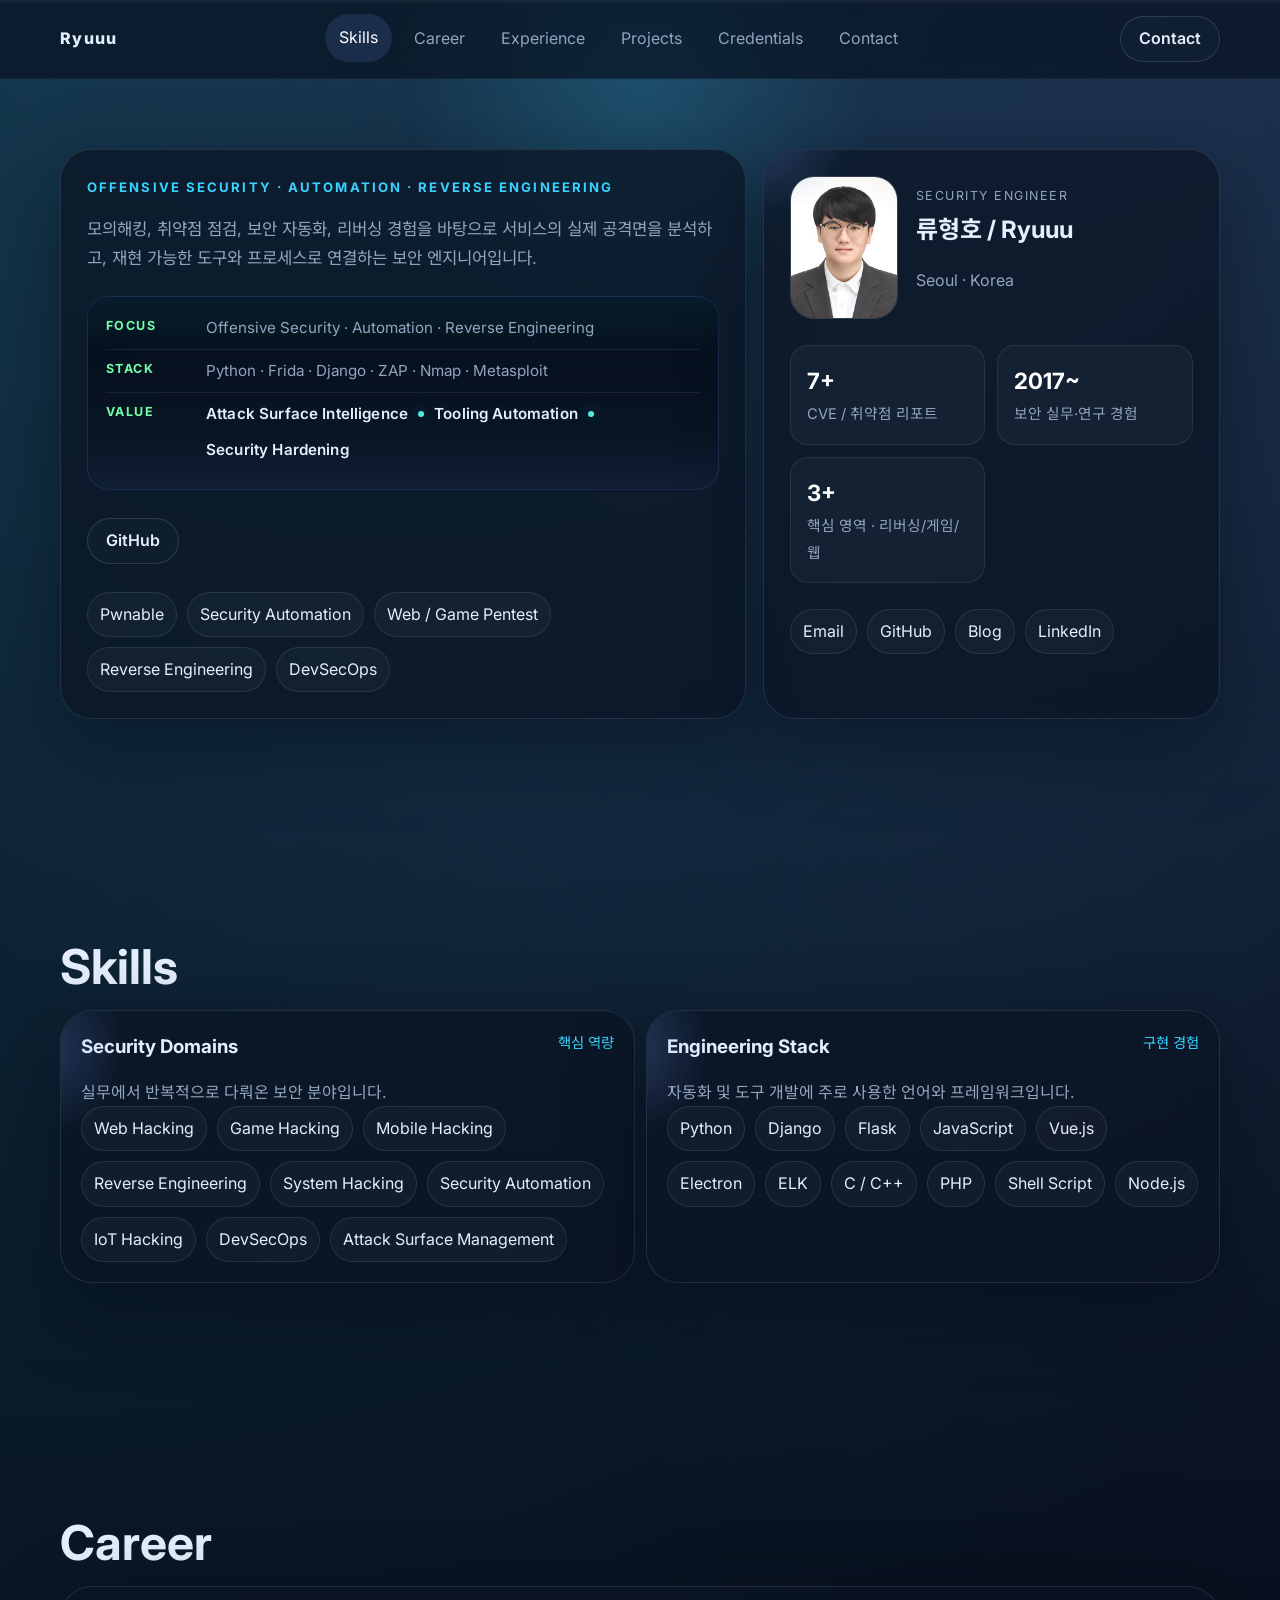
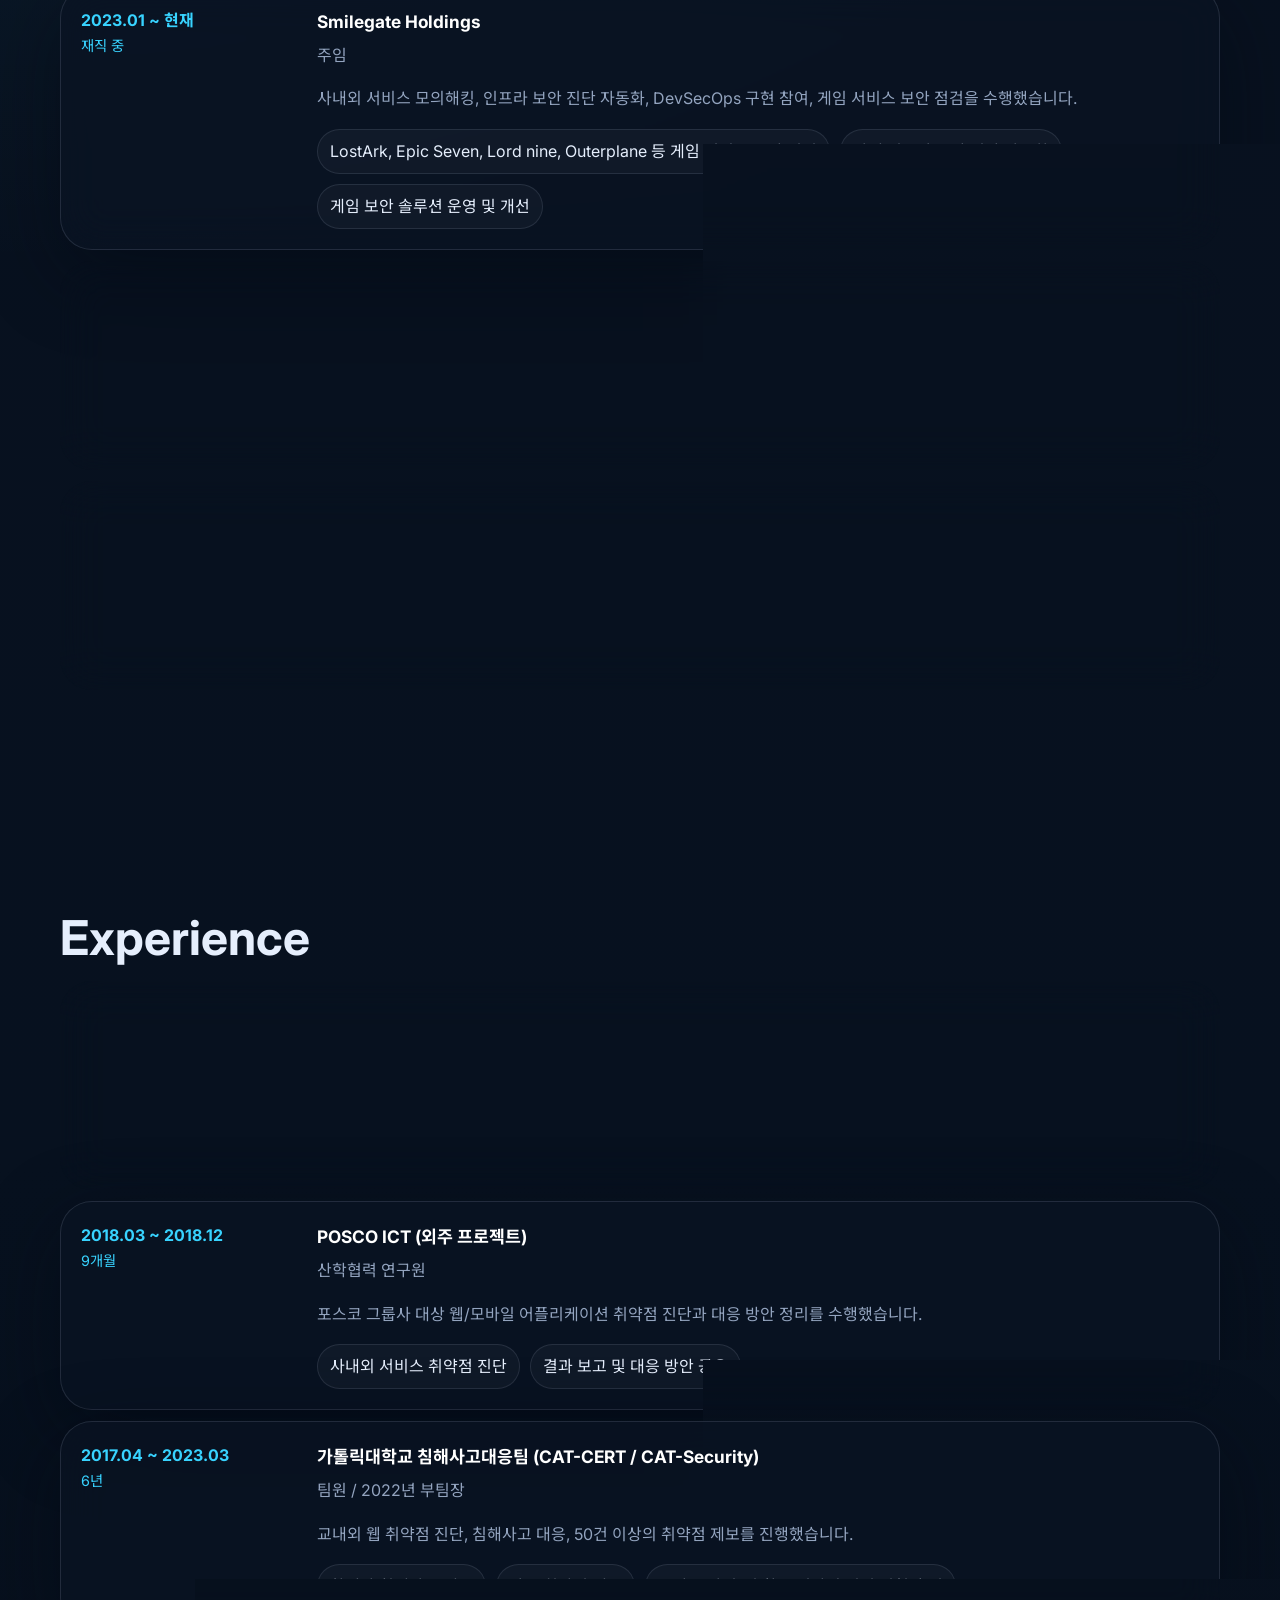
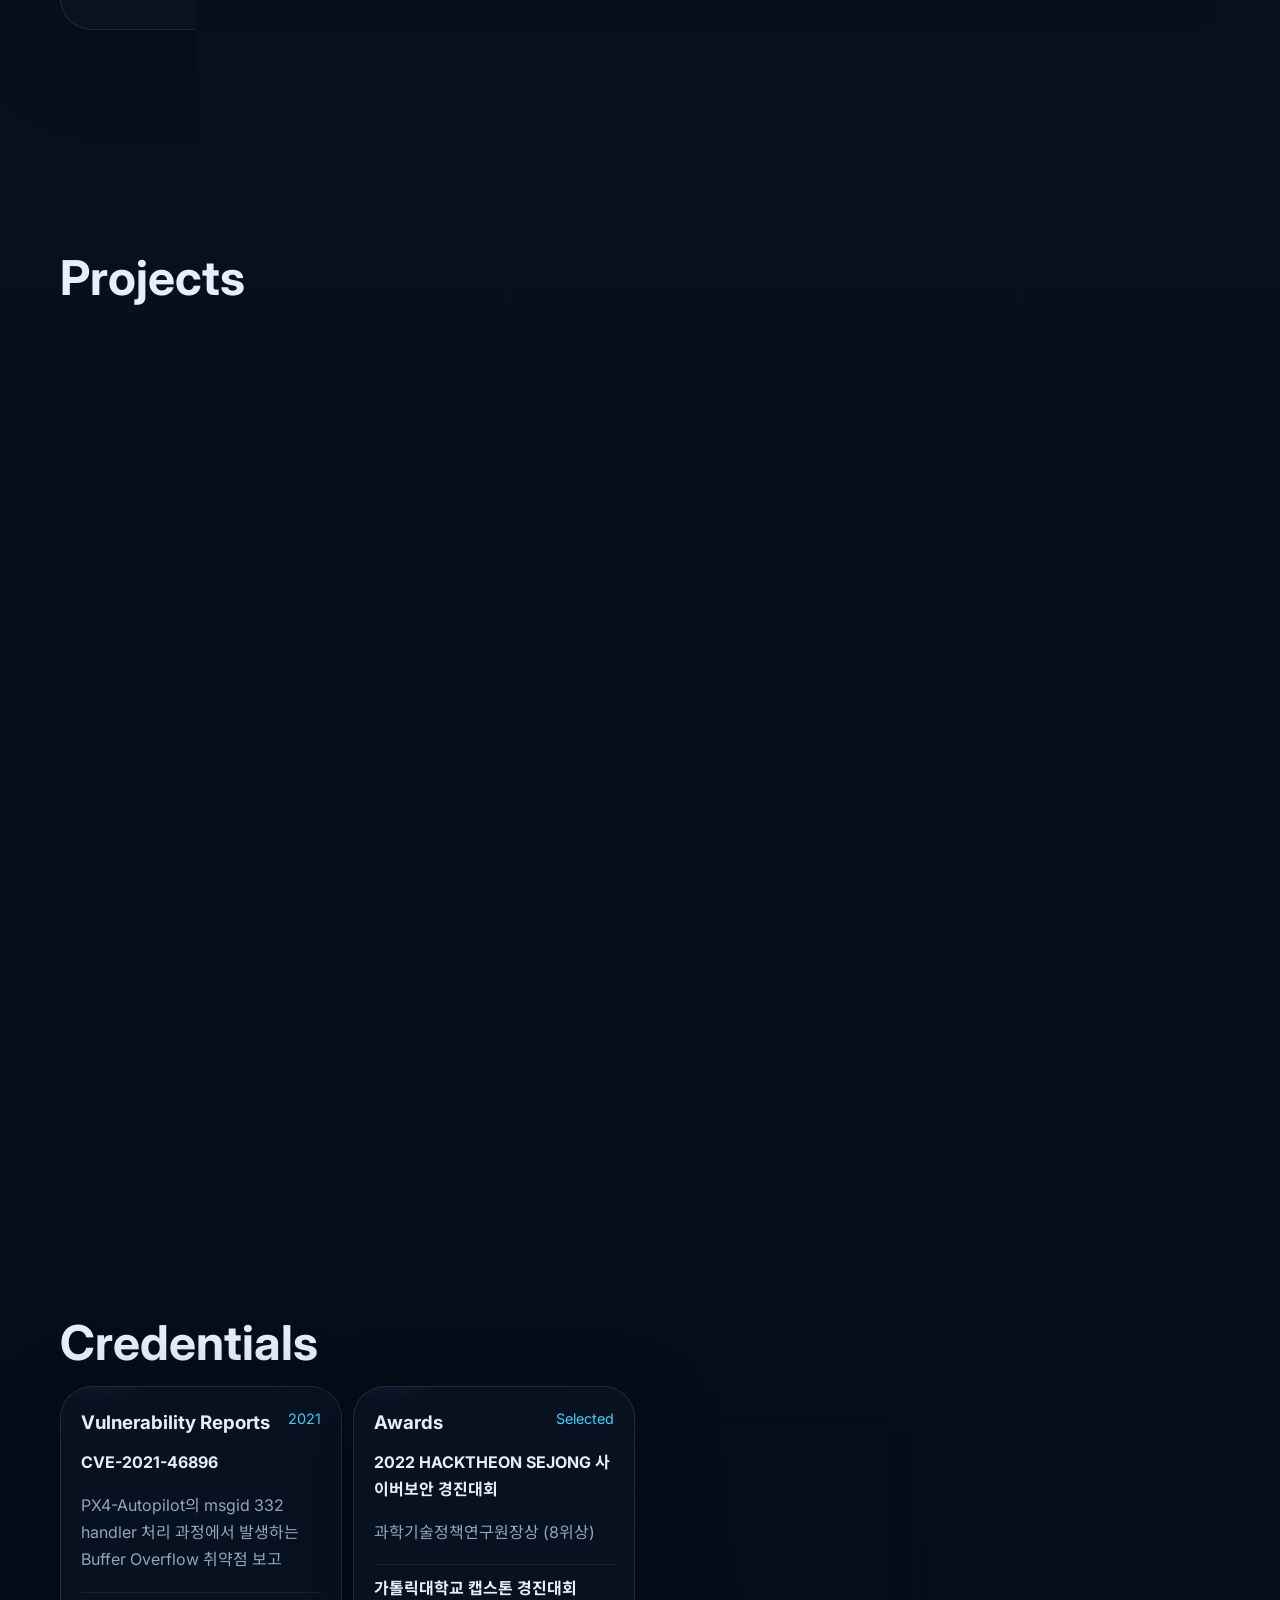
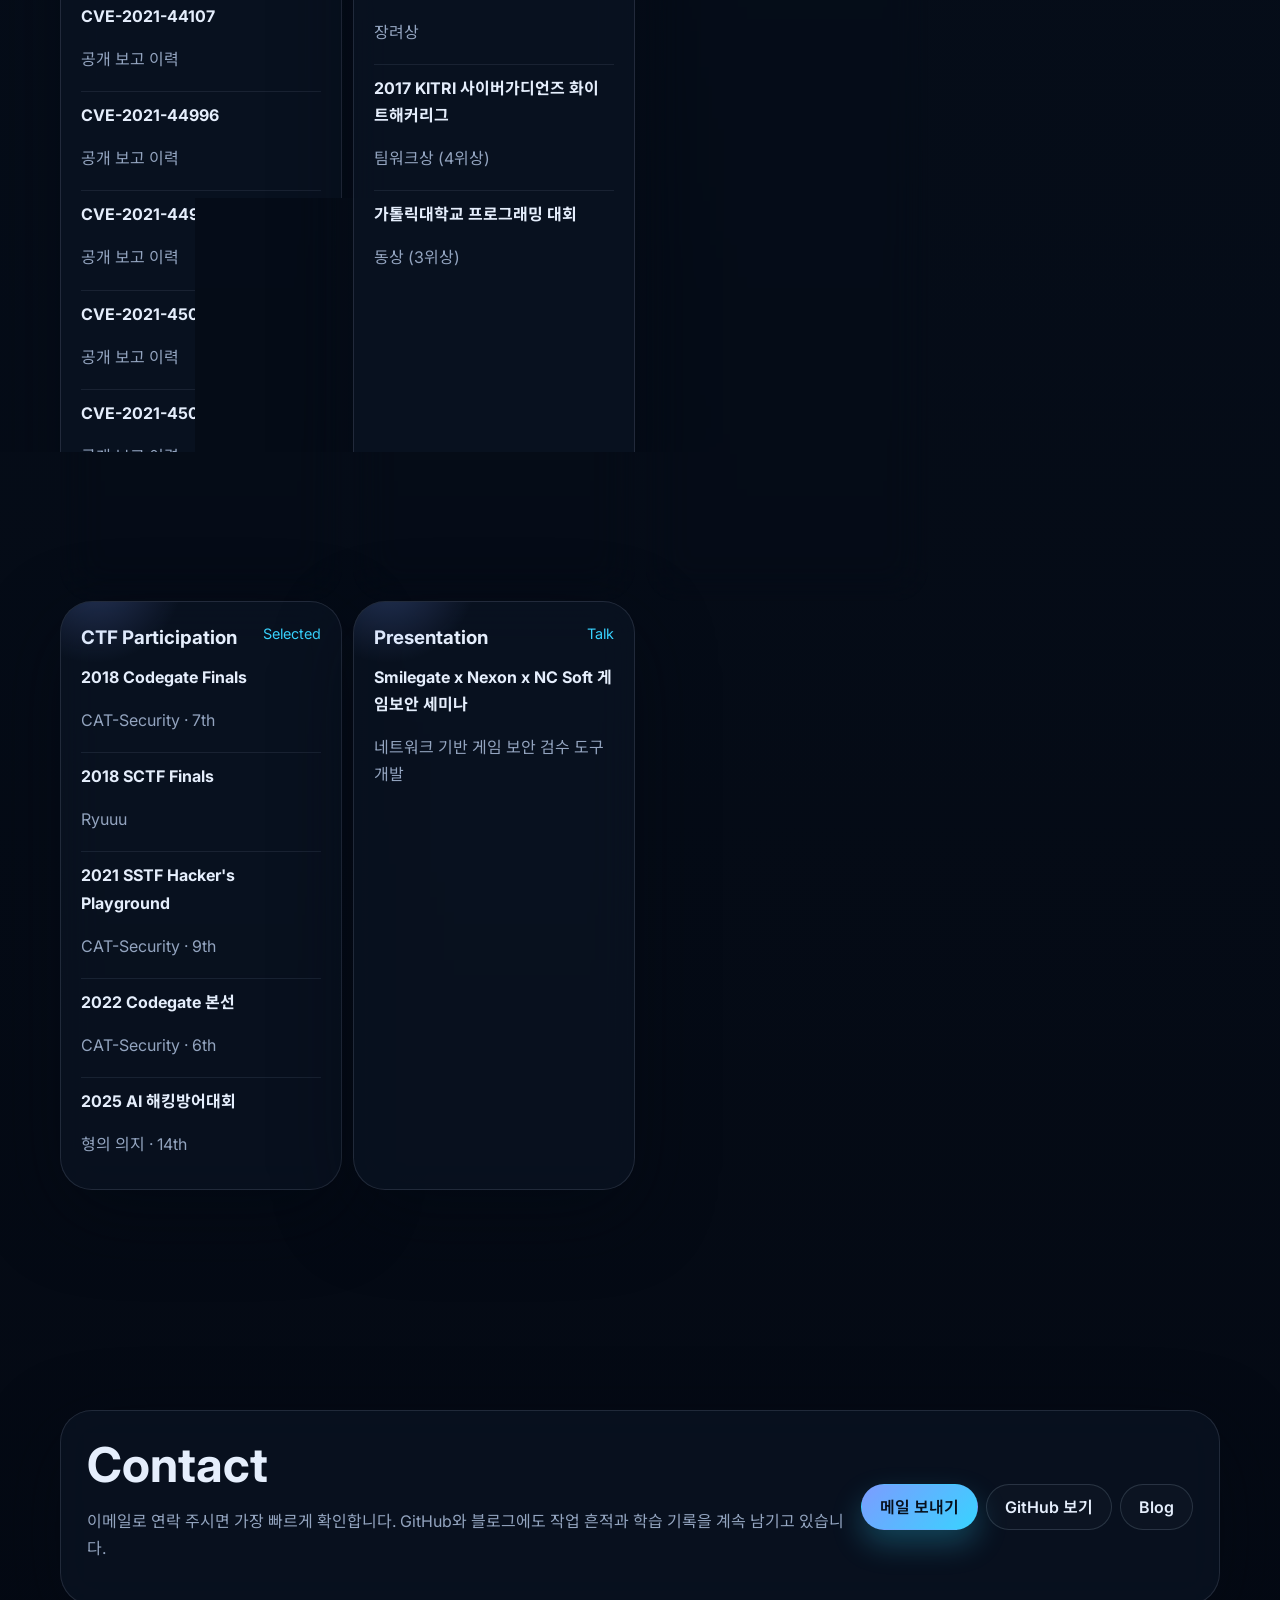
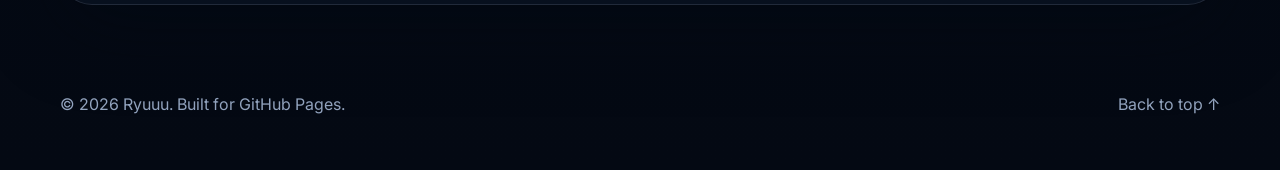
==== commit 8a4f9485: "blog 수정" ====
--- a/index.html
+++ b/index.html
@@ -146,7 +146,7 @@
           <div class="section-heading reveal">
                         <h2>Credentials</h2>
           </div>
-          <div class="credentials-grid">
+          <div class="credentials-grid credentials-grid-primary">
             <article class="credential-panel reveal">
               <div class="panel-head">
                 <h3>Vulnerability Reports</h3>
@@ -167,6 +167,22 @@
                 <span>Background</span>
               </div>
               <div class="credential-list" id="background-list"></div>
+            </article>
+          </div>
+          <div class="credentials-grid credentials-grid-secondary">
+            <article class="credential-panel reveal">
+              <div class="panel-head">
+                <h3>CTF Participation</h3>
+                <span>Selected</span>
+              </div>
+              <div class="credential-list" id="ctf-list"></div>
+            </article>
+            <article class="credential-panel reveal">
+              <div class="panel-head">
+                <h3>Presentation</h3>
+                <span>Talk</span>
+              </div>
+              <div class="credential-list" id="presentation-list"></div>
             </article>
           </div>
         </div>
--- a/styles.css
+++ b/styles.css
@@ -229,7 +229,7 @@
 
 .hero-grid {
   grid-template-columns: minmax(0, 1.2fr) minmax(320px, 0.8fr);
-  gap: 28px;
+  gap: 17px;
   align-items: stretch;
 }
 
@@ -251,7 +251,7 @@
 .hero-copy,
 .hero-card,
 .contact-card {
-  padding: 34px;
+  padding: 26px;
 }
 
 .eyebrow {
@@ -433,8 +433,8 @@
 }
 
 .profile-image {
-  width: 96px;
-  height: 96px;
+  width: 108px;
+  height: auto;
   border-radius: 24px;
   border: 1px solid rgba(255, 255, 255, 0.16);
 }
@@ -507,7 +507,7 @@
 .timeline-item {
   position: relative;
   overflow: hidden;
-  padding: 28px;
+  padding: 20px;
 }
 
 .about-card h3,
@@ -528,8 +528,8 @@
 
 .skills-grid {
   grid-template-columns: repeat(2, minmax(0, 1fr));
-  gap: 18px;
-  margin-bottom: 20px;
+  gap: 11px;
+  margin-bottom: 12px;
 }
 
 .skill-top,
@@ -562,13 +562,13 @@
 
 .timeline {
   display: grid;
-  gap: 18px;
+  gap: 11px;
 }
 
 .timeline-item {
   display: grid;
   grid-template-columns: 220px minmax(0, 1fr);
-  gap: 26px;
+  gap: 16px;
 }
 
 .timeline-date {
@@ -589,7 +589,7 @@
 
 .project-grid {
   grid-template-columns: repeat(2, minmax(0, 1fr));
-  gap: 18px;
+  gap: 11px;
 }
 
 .project-card {
@@ -606,17 +606,17 @@
 }
 
 .credentials-grid {
-  grid-template-columns: repeat(3, minmax(0, 1fr));
-  gap: 18px;
+  grid-template-columns: repeat(4, minmax(0, 1fr));
+  gap: 11px;
 }
 
 .credential-list {
   display: grid;
-  gap: 14px;
+  gap: 8px;
 }
 
 .panel-item {
-  padding: 16px 0;
+  padding: 10px 0;
   border-top: 1px solid rgba(148, 163, 184, 0.12);
 }
 
@@ -644,13 +644,13 @@
 
 .contact-card {
   grid-template-columns: minmax(0, 1.4fr) auto;
-  gap: 24px;
+  gap: 14px;
   align-items: center;
 }
 
 .contact-actions {
   display: flex;
-  gap: 12px;
+  gap: 8px;
   flex-wrap: wrap;
   justify-content: flex-end;
 }
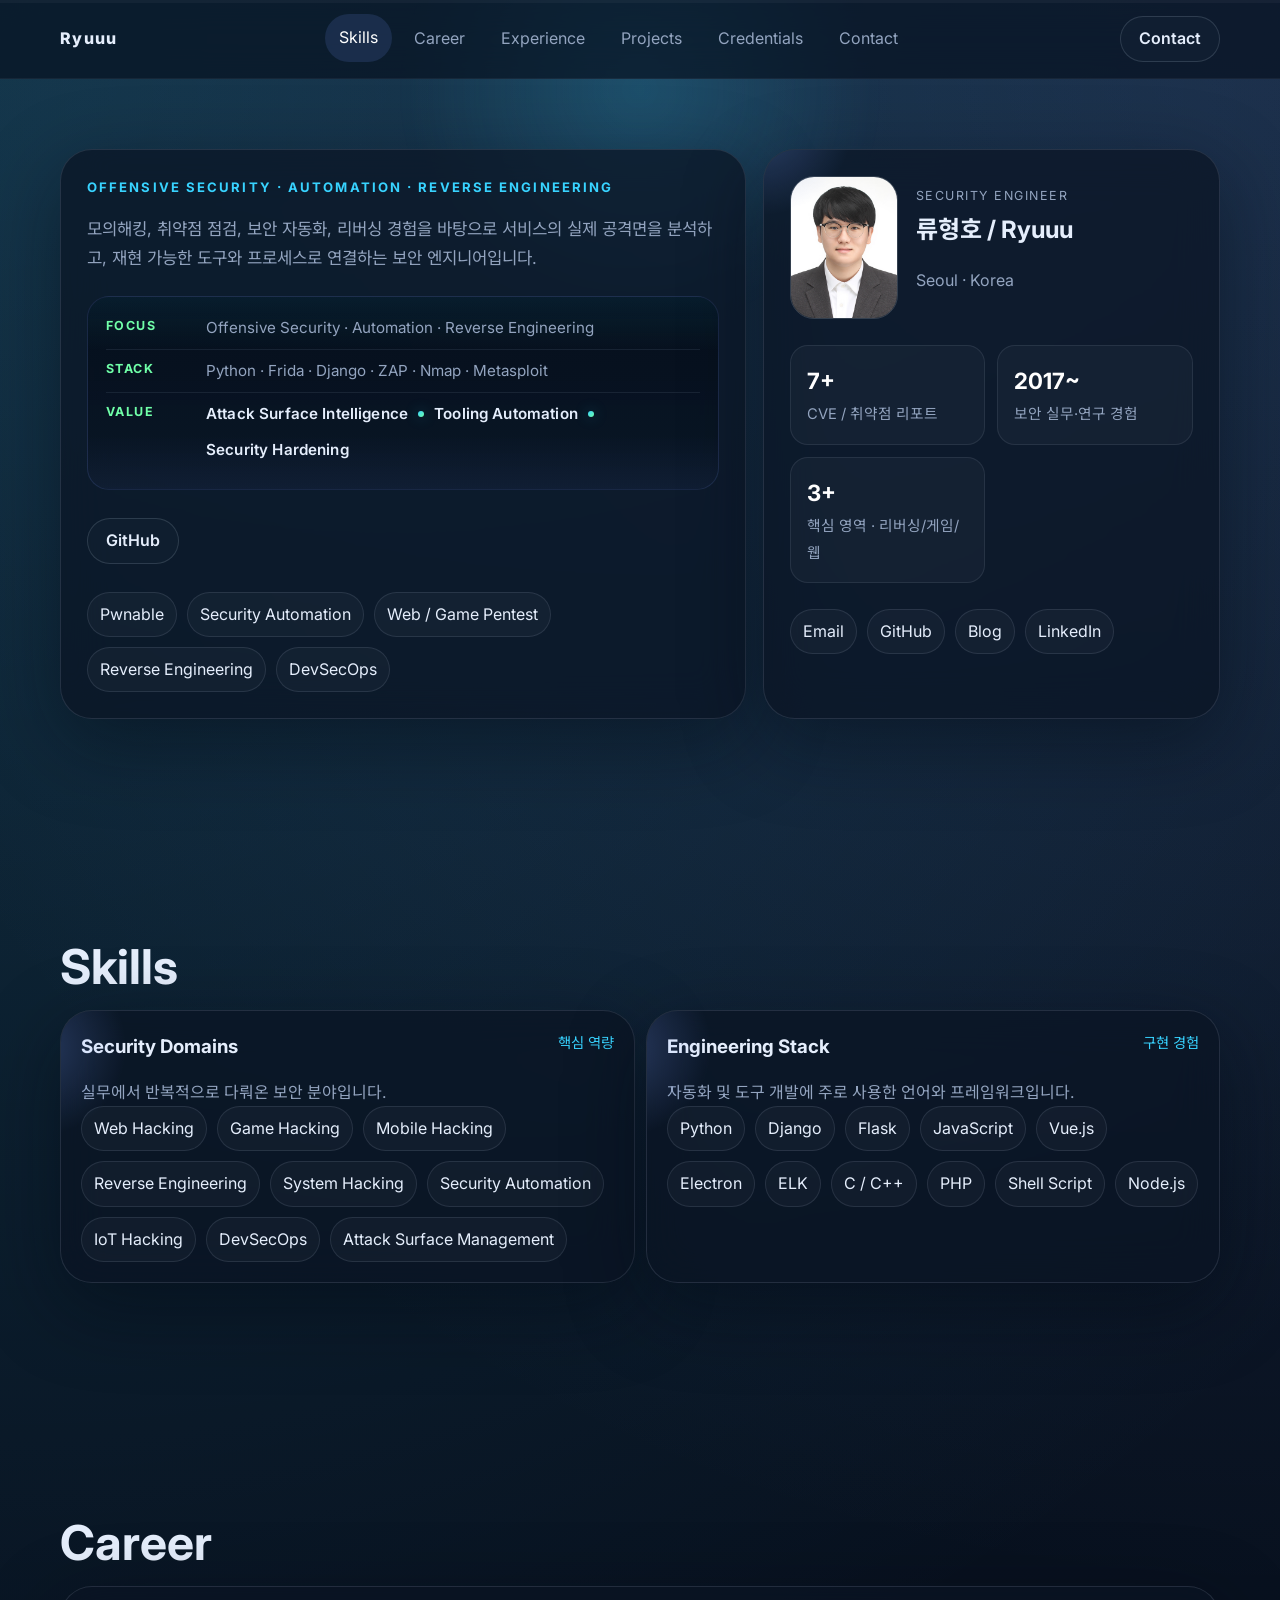
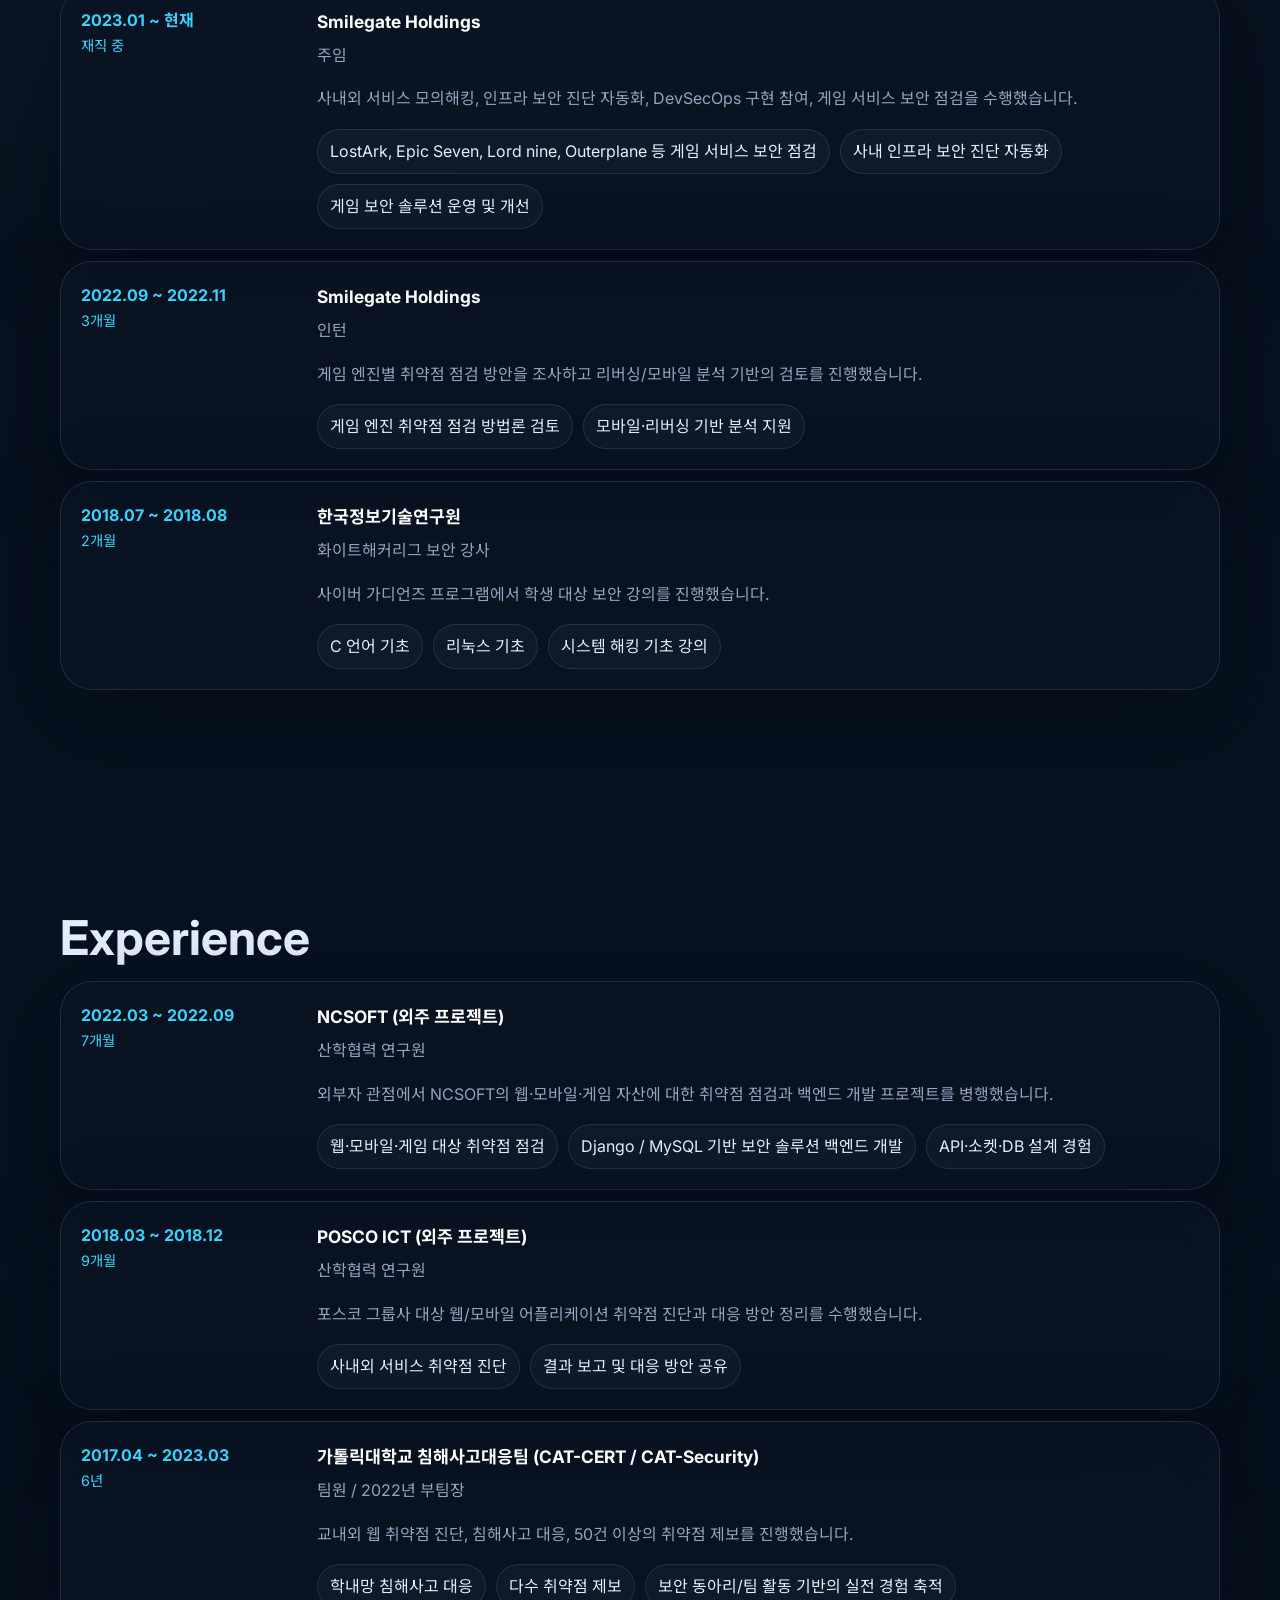
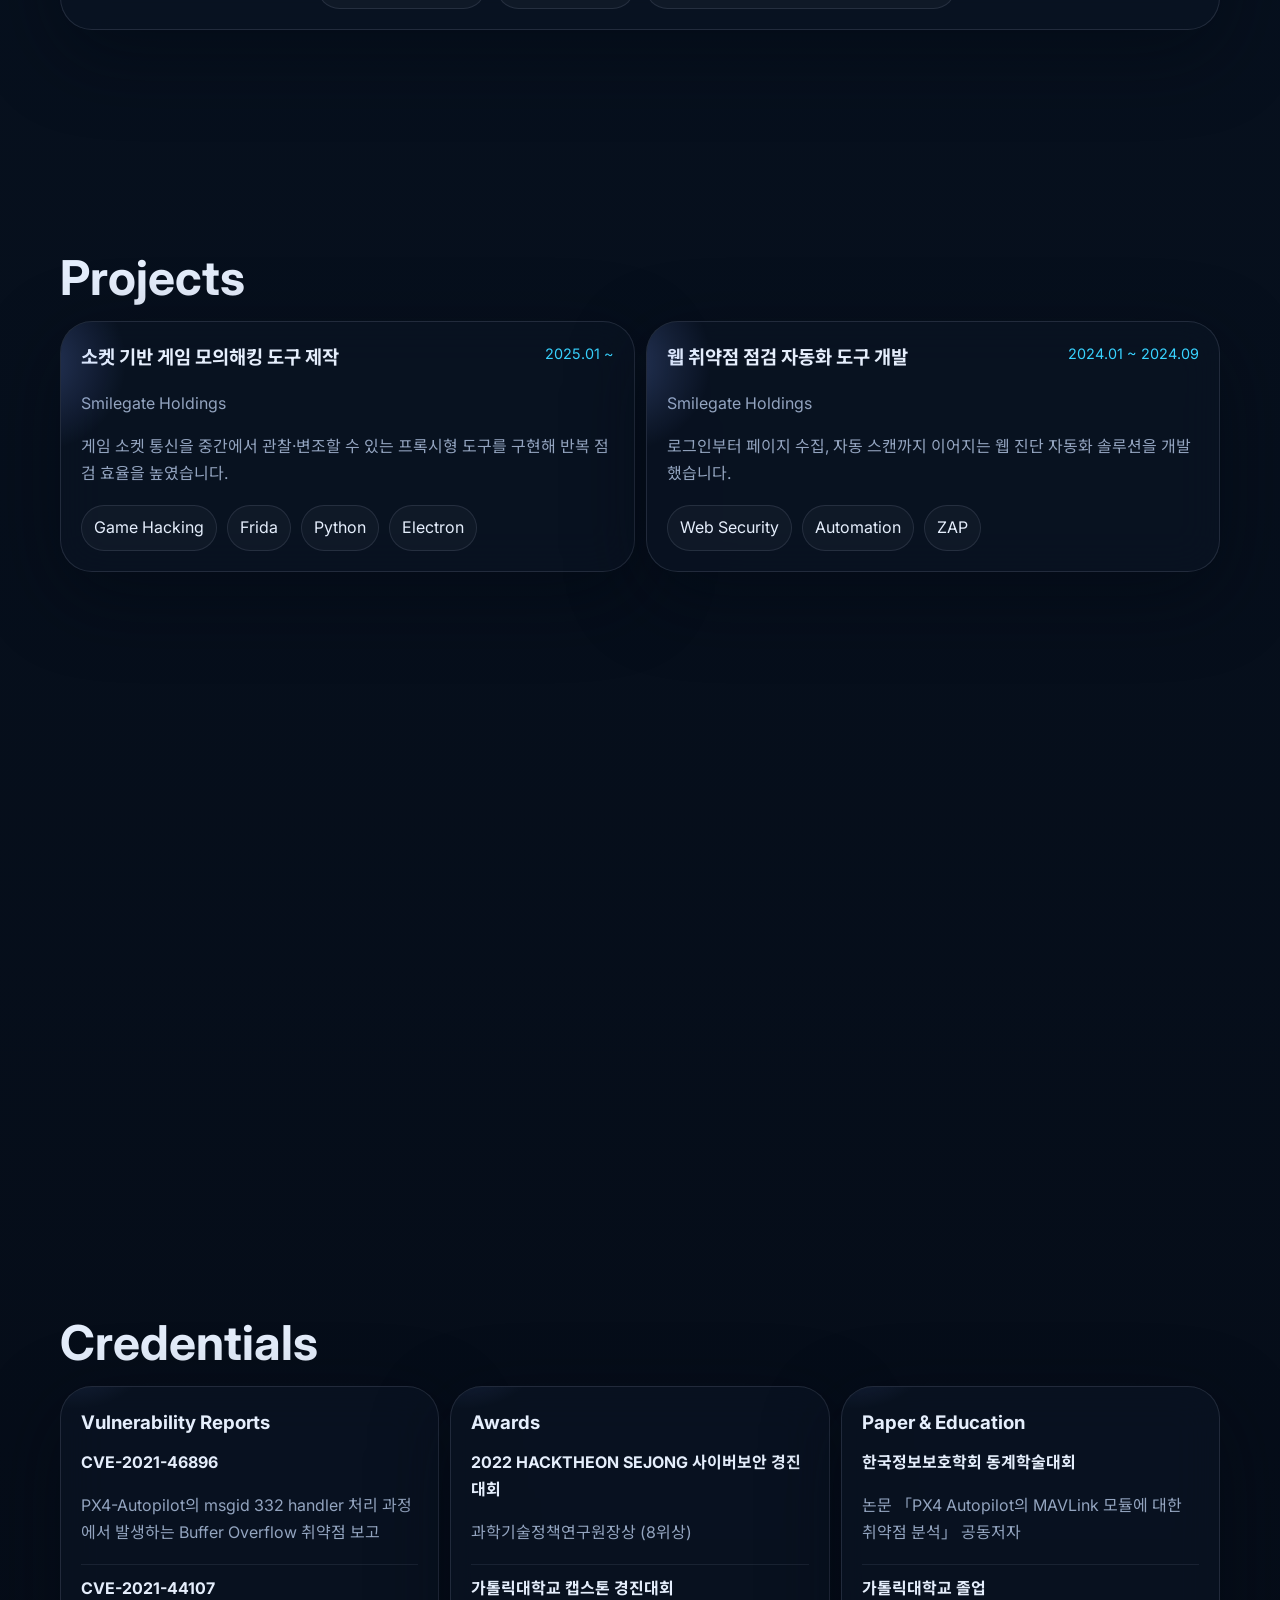
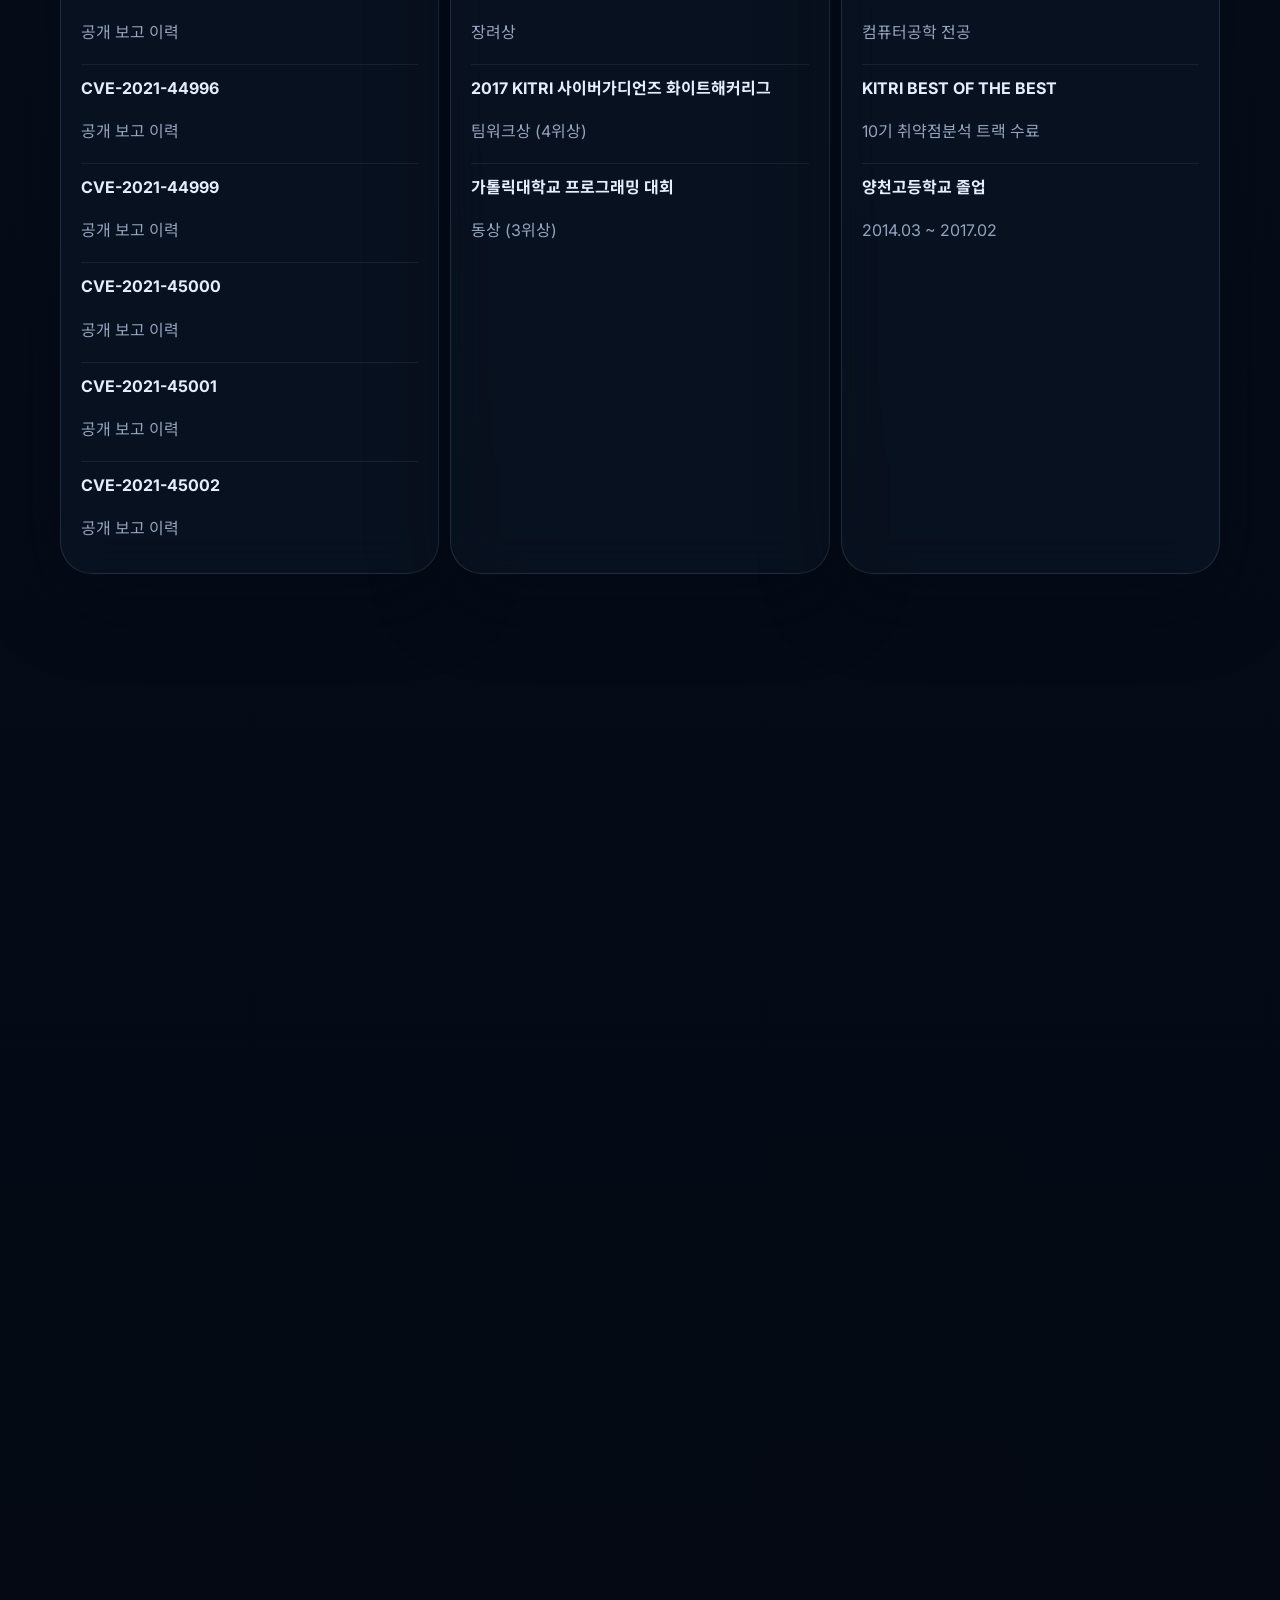
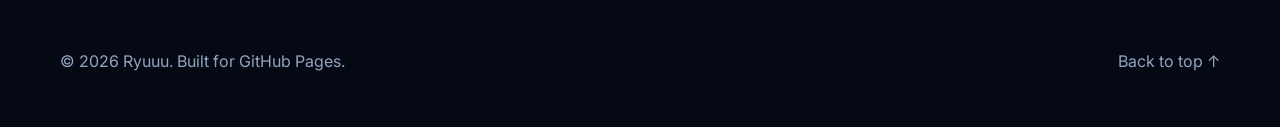
==== commit af5c65e5: "blog 수정" ====
--- a/index.html
+++ b/index.html
@@ -150,21 +150,18 @@
             <article class="credential-panel reveal">
               <div class="panel-head">
                 <h3>Vulnerability Reports</h3>
-                <span>2021</span>
               </div>
               <div class="credential-list" id="report-list"></div>
             </article>
             <article class="credential-panel reveal">
               <div class="panel-head">
                 <h3>Awards</h3>
-                <span>Selected</span>
               </div>
               <div class="credential-list" id="award-list"></div>
             </article>
             <article class="credential-panel reveal">
               <div class="panel-head">
                 <h3>Paper & Education</h3>
-                <span>Background</span>
               </div>
               <div class="credential-list" id="background-list"></div>
             </article>
@@ -173,14 +170,12 @@
             <article class="credential-panel reveal">
               <div class="panel-head">
                 <h3>CTF Participation</h3>
-                <span>Selected</span>
               </div>
               <div class="credential-list" id="ctf-list"></div>
             </article>
             <article class="credential-panel reveal">
               <div class="panel-head">
                 <h3>Presentation</h3>
-                <span>Talk</span>
               </div>
               <div class="credential-list" id="presentation-list"></div>
             </article>
--- a/styles.css
+++ b/styles.css
@@ -606,8 +606,17 @@
 }
 
 .credentials-grid {
-  grid-template-columns: repeat(4, minmax(0, 1fr));
+  display: grid;
   gap: 11px;
+}
+
+.credentials-grid-primary {
+  grid-template-columns: repeat(3, minmax(0, 1fr));
+  margin-bottom: 11px;
+}
+
+.credentials-grid-secondary {
+  grid-template-columns: repeat(2, minmax(0, 1fr));
 }
 
 .credential-list {
@@ -706,7 +715,8 @@
 @media (max-width: 1080px) {
   .hero-grid,
   .contact-card,
-  .credentials-grid {
+  .credentials-grid-primary,
+  .credentials-grid-secondary {
     grid-template-columns: 1fr;
   }
 
